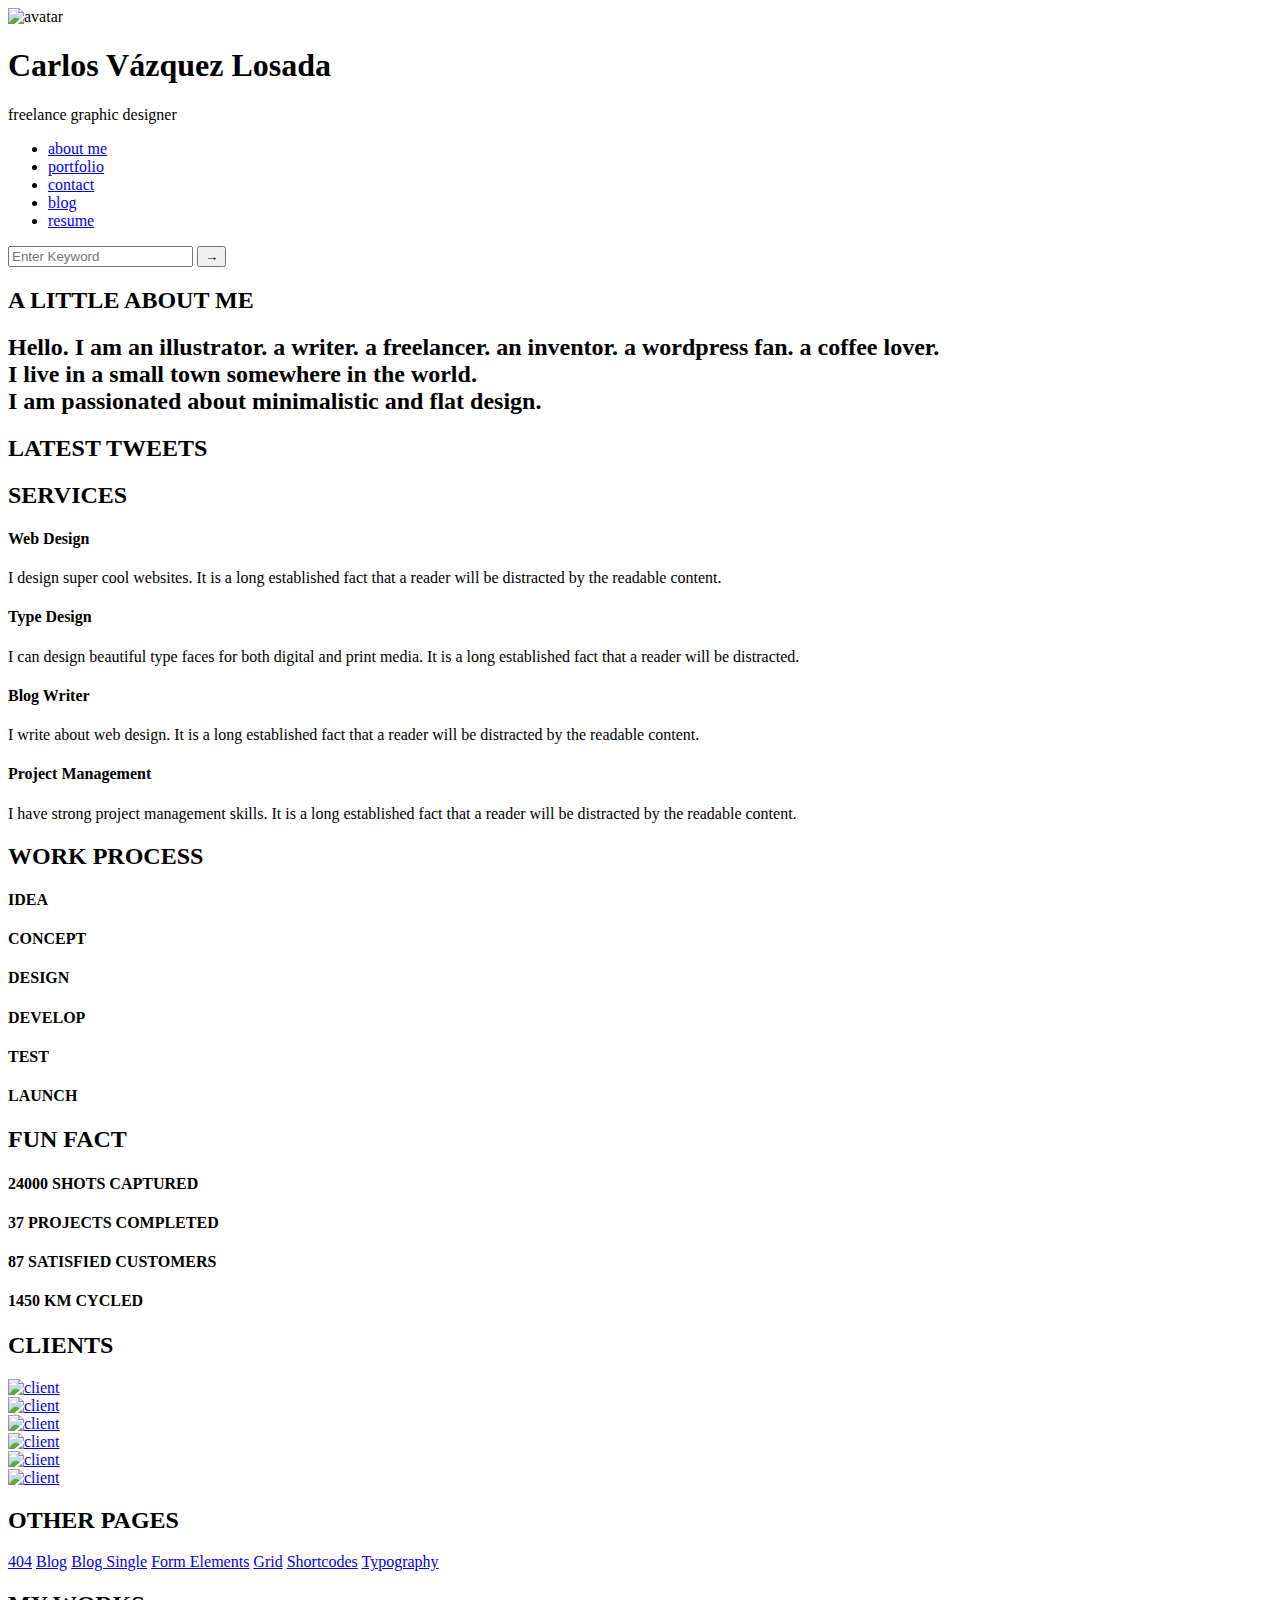
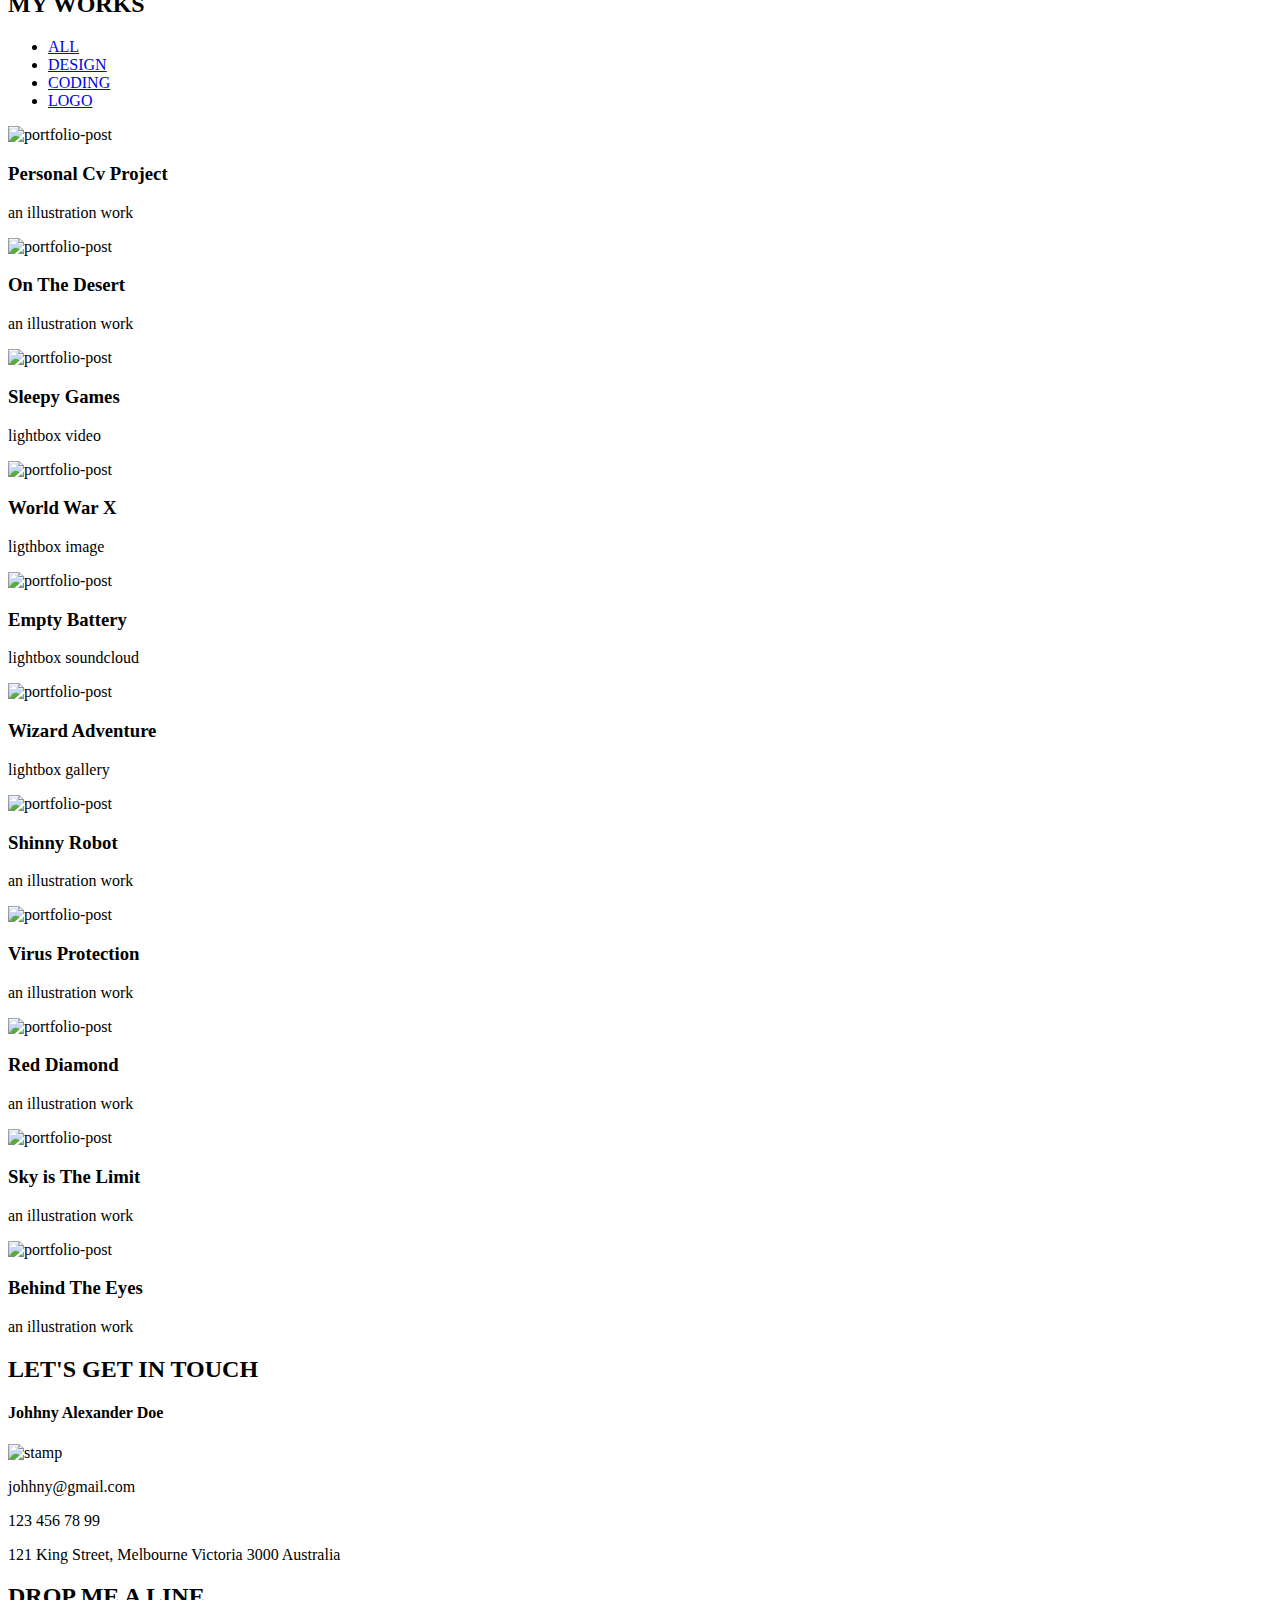
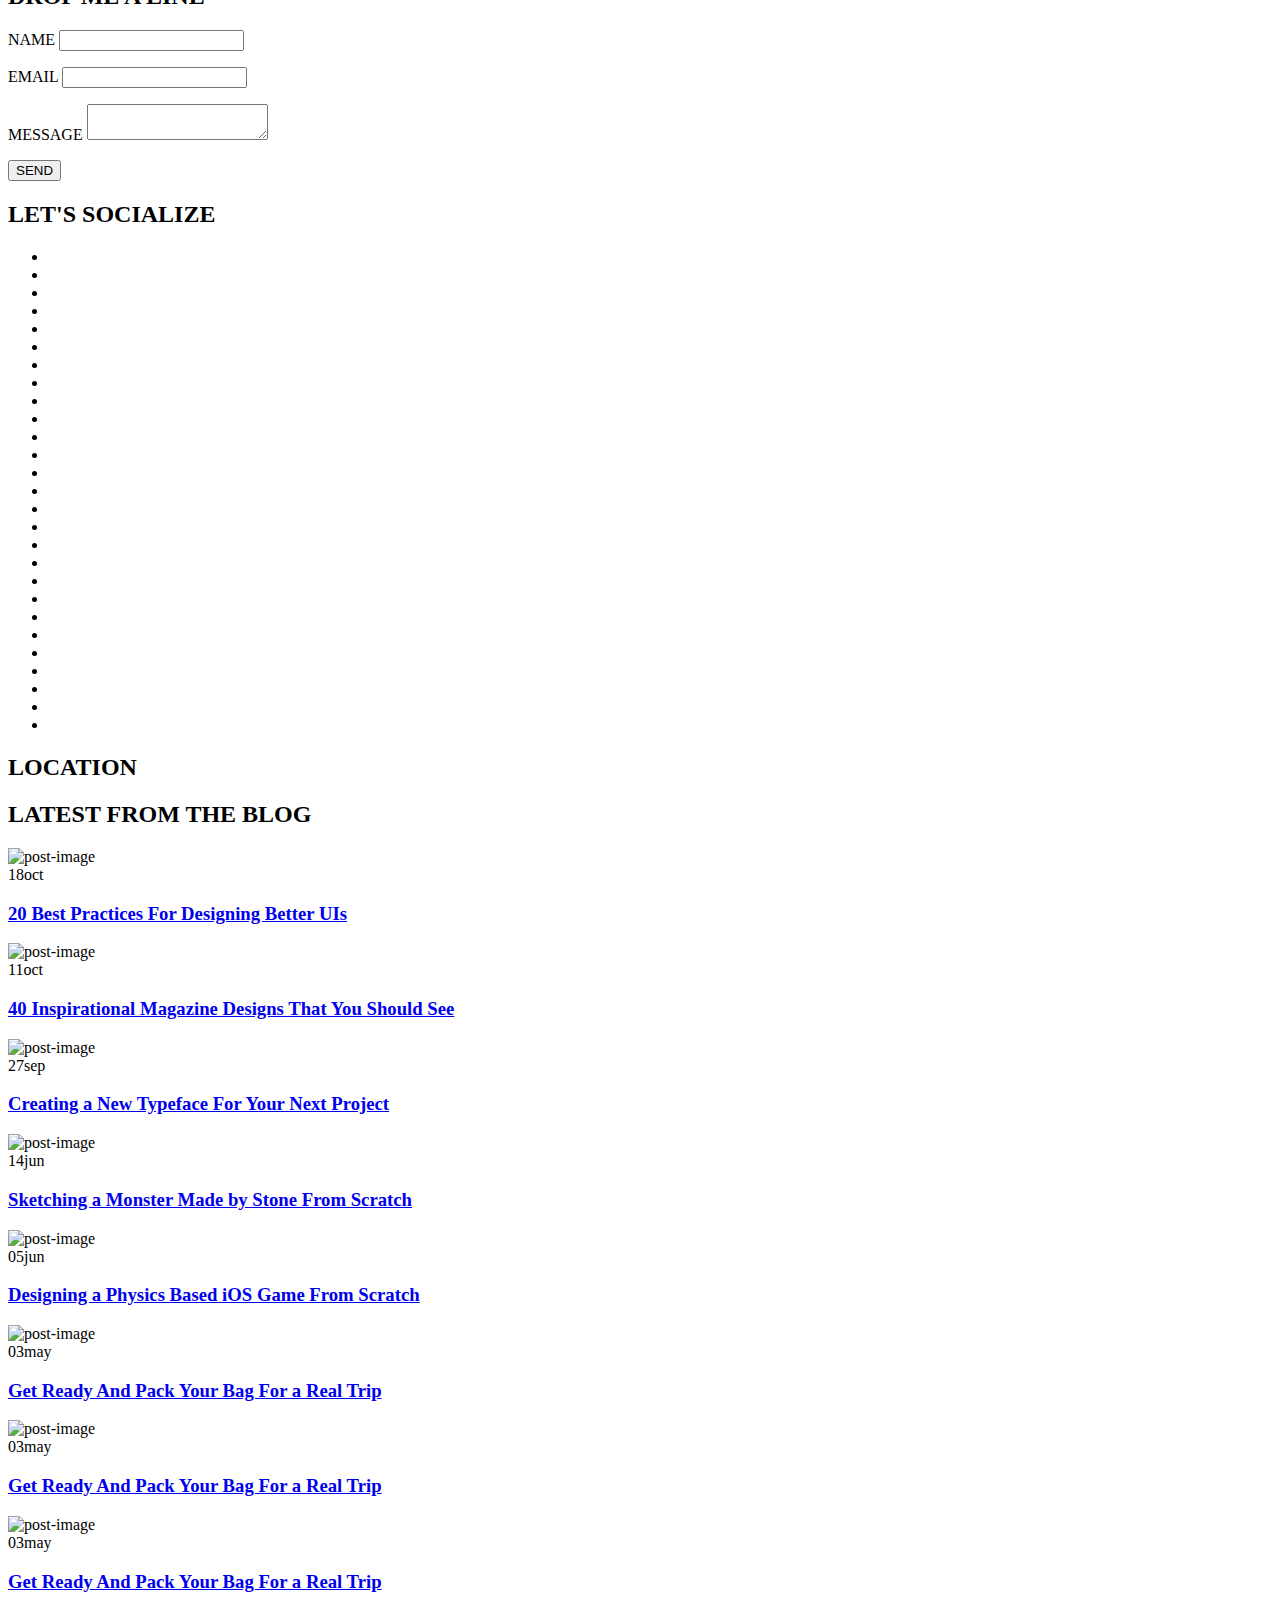
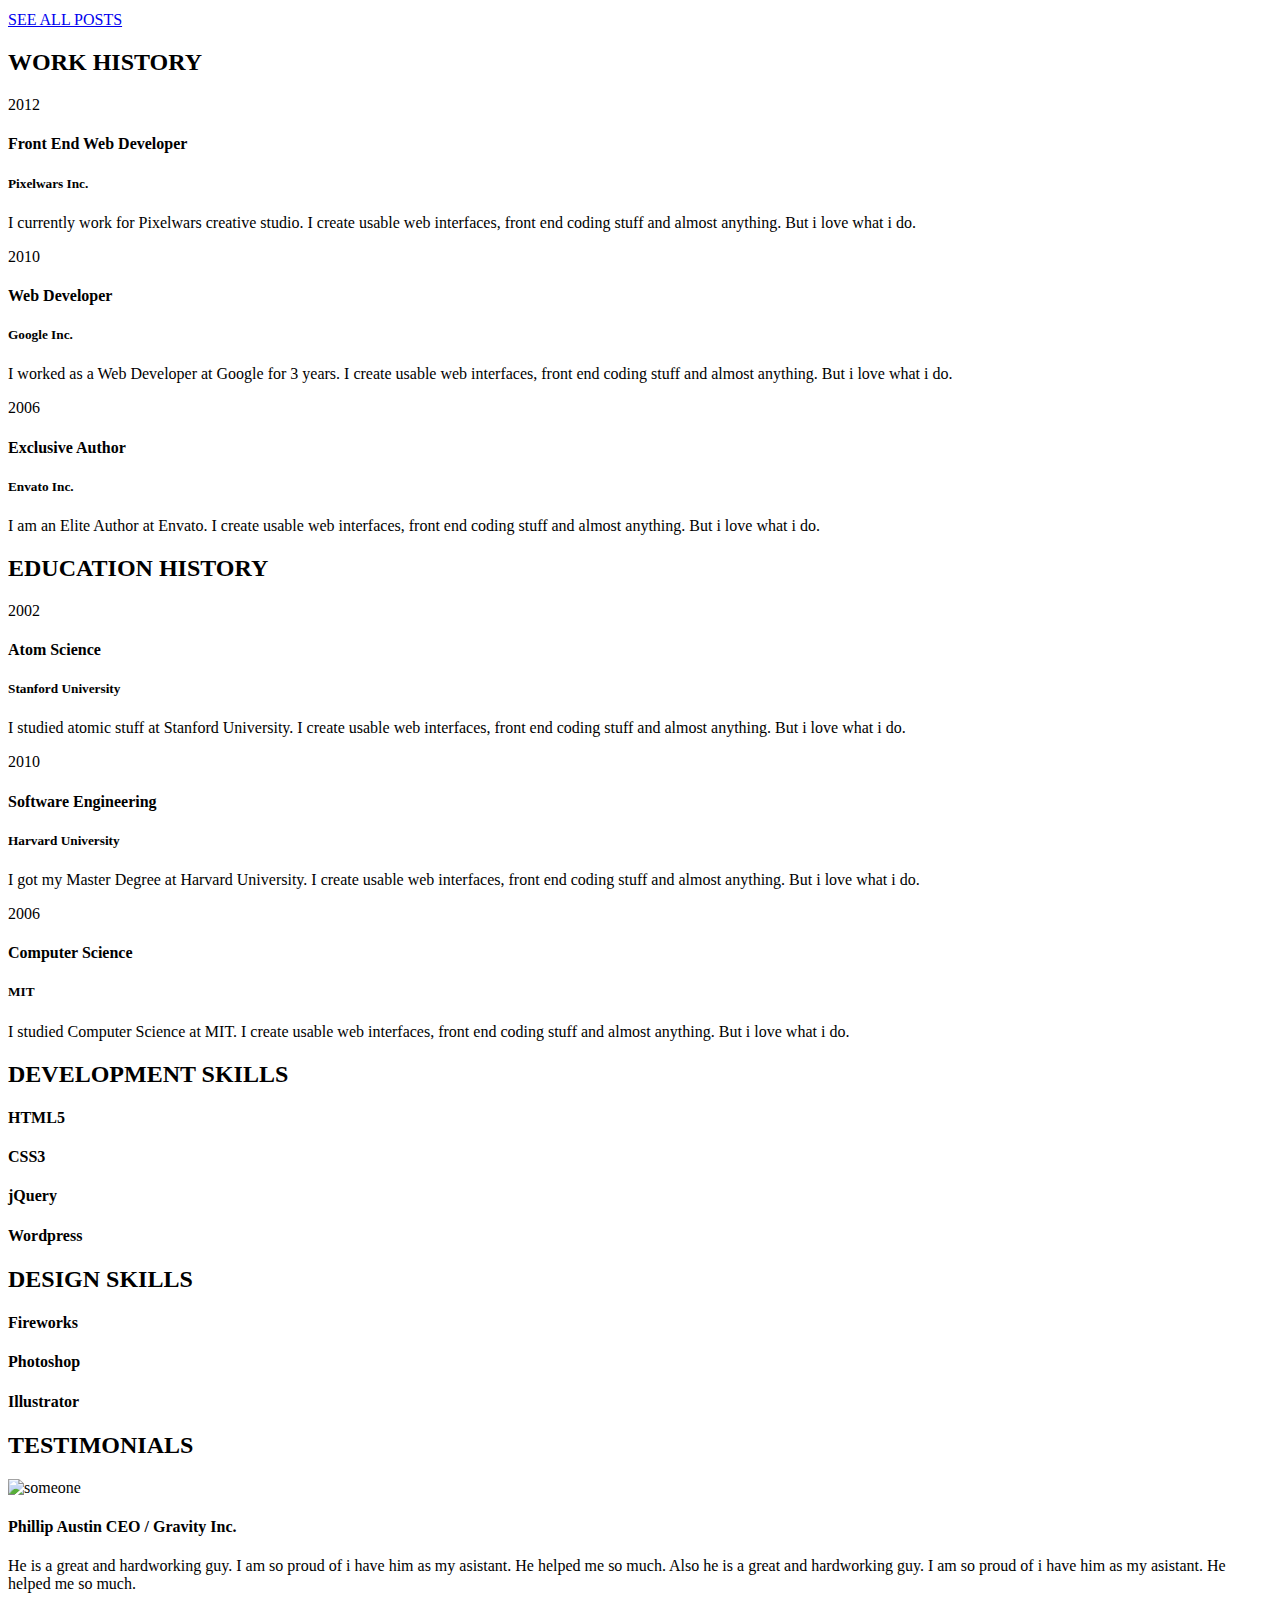
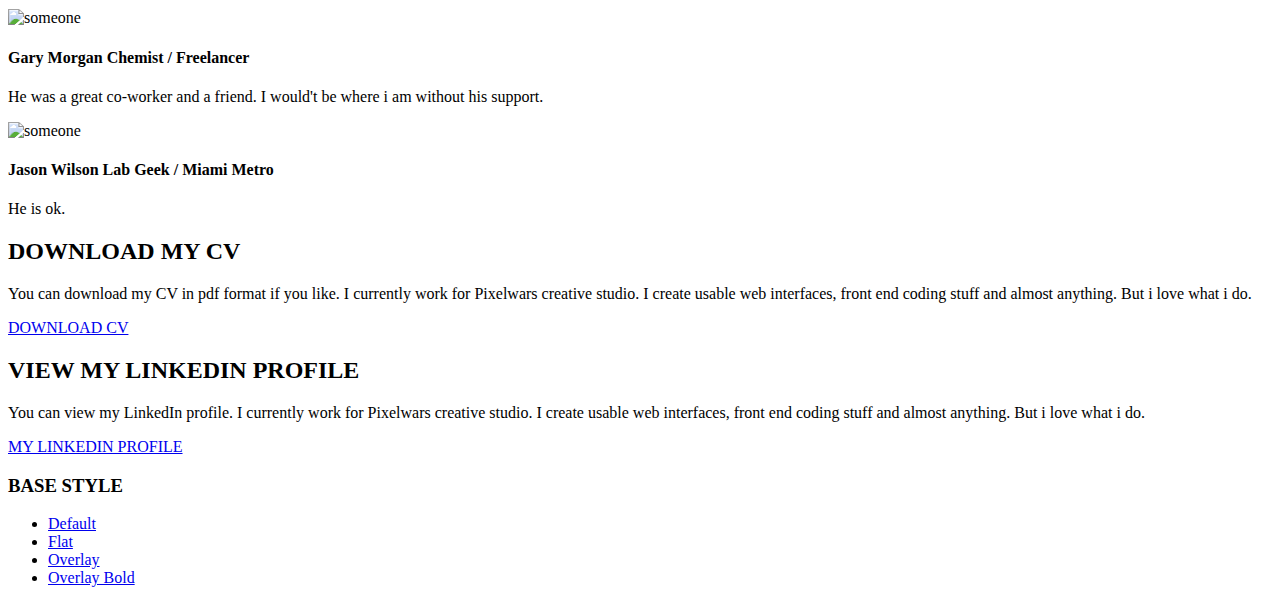
==== main template/index.html @ 18b0e94f "Updated some template values and added main template index." ====
<!DOCTYPE html>
<html lang="en" class="no-js one-page-layout" data-classic-layout="false" data-mobile-only-classic-layout="true" data-inAnimation="fadeInUp" data-outAnimation="fadeOutDownBig">
<!-- InstanceBegin template="/Templates/layout.dwt" codeOutsideHTMLIsLocked="false" -->

<head>

    <meta charset="utf-8" />
    <meta name="viewport" content="width=device-width, initial-scale=1, maximum-scale=1">
    <meta name="description" content="cvCard - Responsive HTML5 vCard Template">
    <meta name="keywords" content="vcard, html5, portfolio">
    <meta name="author" content="Pixelwars">

    <title>cvCard</title>

    <!-- FAV and TOUCH ICONS -->
    <link rel="shortcut icon" href="images/ico/favicon.ico">
    <link rel="apple-touch-icon" href="images/ico/apple-touch-icon.png" />

    <script src="js/modernizr.custom.js"></script>

    <!-- FONTS -->
    <link href='http://fonts.googleapis.com/css?family=Lato:100,300,400,700,900,100italic,300italic,400italic,700italic,900italic' rel='stylesheet' type='text/css'>
    <link href='http://fonts.googleapis.com/css?family=Oswald' rel='stylesheet' type='text/css'>
    <link href='http://fonts.googleapis.com/css?family=Tangerine:400,700' rel='stylesheet' type='text/css'>

    <!-- STYLES -->
    <link rel="stylesheet" type="text/css" media="print" href="css/print.css">
    <link rel="stylesheet" type="text/css" href="css/normalize.css">
    <link rel="stylesheet" type="text/css" href="css/bootstrap.min.css">
    <link rel="stylesheet" type="text/css" href="js/nprogress/nprogress.css">
    <link rel="stylesheet" type="text/css" href="css/animate.css">
    <link rel="stylesheet" type="text/css" href="css/fonts/font-awesome/css/font-awesome.min.css">
    <link rel="stylesheet" type="text/css" href="css/fonts/fontello/css/fontello.css">
    <link rel="stylesheet" type="text/css" href="css/jquery.fancybox-1.3.4.css">
    <link rel="stylesheet" type="text/css" href="js/google-code-prettify/prettify.css">
    <link rel="stylesheet" type="text/css" href="css/uniform.default.css">
    <link rel="stylesheet" type="text/css" href="css/flexslider.css">
    <link rel="stylesheet" type="text/css" href="js/mediaelement/mediaelementplayer.css">
    <link rel="stylesheet" type="text/css" href="css/tooltipster.css">
    <link rel="stylesheet" type="text/css" href="css/style.css">
    <link rel="stylesheet" type="text/css" href="css/main.css">

    <!--[if lte IE 9]>
            <script src="js/html5shiv.js"></script>
            <script src="js/respond.min.js"></script>
            <script src="js/selectivizr-min.js"></script>
        <![endif]-->

    <link rel="stylesheet" type="text/css" href="style-switcher/style.css">
    <link rel="stylesheet" class="base-skin" type="text/css" href="#">


    <!-- InstanceBeginEditable name="head" -->
    <!-- InstanceEndEditable -->

</head>



<body>
    <div class="container" id="container">
        <header class="header">
            <img src="images/site/avatar.png" alt="avatar">
            <h1>Carlos Vázquez Losada</h1>
            <p>freelance graphic designer</p>
            <ul class="vs-nav">
                <!-- InstanceBeginEditable name="Menu-Content" -->
                <li><a href="#/about">about me</a></li>
                <li><a href="#/portfolio">portfolio</a></li>
                <li><a href="#/contact">contact</a></li>
                <li><a href="#/blog">blog</a></li>
                <li><a href="#/resume">resume</a></li>
            </ul>
            <div class="header-search">
                <form role="search" method="get" id="search-form" action="#">
                    <input type="text" value="" name="s" id="search" placeholder="Enter Keyword">
                    <input type="submit" id="search-submit" title="Search" value="→">
                </form>
            </div>
        </header>
        <div class="wrapper">
            <!-- InstanceBeginEditable name="Page-Content" -->
            <!-- PAGE : ABOUT -->
            <section id="about" class="page">
                <div class="content">
                    <!-- row -->
                    <div class="row">
                        <!-- column 8/12 -->
                        <div class="col-md-8">
                            <h2 class="section-title"><span><i class="icon-guest"></i>A LITTLE ABOUT ME</span></h2>
                            <!-- intro -->
                            <div class="intro">
                                <h2>
                                    Hello. I am
                                    <span class="rotate-words">
                                            <span>an illustrator.</span>
                                    <span>a writer.</span>
                                    <span>a freelancer.</span>
                                    <span>an inventor.</span>
                                    <span>a wordpress fan.</span>
                                    <span>a coffee lover.</span>
                                    </span>
                                    <br> I live in a small town somewhere in the world.
                                    <br> I am passionated about <strong>minimalistic</strong> and flat design.
                                </h2>
                            </div>
                            <!-- intro -->
                        </div>
                        <!-- column 8/12 -->
                        <!-- column 4/12 -->
                        <div class="col-md-4">
                            <h2 class="section-title"><span><i class="icon-twitter"></i>LATEST TWEETS</span></h2>
                            <div id="latest-tweets" class="widget-twitter" data-twitter-name="pixelwarsdesign" data-tweet-count="1" data-include-retweets="false"></div>
                        </div>
                        <!-- column 4/12 -->
                    </div>
                    <!-- row -->
                    <h2 class="section-title"><span><i class="fa fa-magic"></i>SERVICES</span></h2>
                    <!-- SERVICES -->
                    <div class="row">
                        <div class="col-sm-6 col-md-3">
                            <!-- service -->
                            <div class="service color1">
                                <i class="fa fa-html5"></i>
                                <h4>Web Design</h4>
                                <p>I design super cool websites. It is a long established fact that a reader will be distracted by the readable content. </p>
                            </div>
                            <!-- service -->
                        </div>
                        <div class="col-sm-6 col-md-3">
                            <!-- service -->
                            <div class="service color2">
                                <i class="fa fa-font"></i>
                                <h4>Type Design</h4>
                                <p>I can design beautiful type faces for both digital and print media. It is a long established fact that a reader will be distracted. </p>
                            </div>
                            <!-- service -->
                        </div>
                        <div class="col-sm-6 col-md-3">
                            <!-- service -->
                            <div class="service color3">
                                <i class="icon-smashmag"></i>
                                <h4>Blog Writer</h4>
                                <p>I write about web design. It is a long established fact that a reader will be distracted by the readable content. </p>
                            </div>
                            <!-- service -->
                        </div>
                        <div class="col-sm-6 col-md-3">
                            <!-- service -->
                            <div class="service color4">
                                <i class="fa fa-rocket"></i>
                                <h4>Project Management</h4>
                                <p>I have strong project management skills. It is a long established fact that a reader will be distracted by the readable content. </p>
                            </div>
                            <!-- service -->
                        </div>
                    </div>
                    <!-- SERVICES -->
                    <h2 class="section-title"><span><i class="icon-layers-alt"></i>WORK PROCESS</span></h2>
                    <!-- PROCESS -->
                    <div class="row">
                        <div class="col-xs-6 col-sm-4 col-md-2">
                            <!-- process -->
                            <div class="process">
                                <div class="process-box">
                                    <i class="icon-lamp"></i>
                                    <h4>IDEA</h4>
                                </div>
                            </div>
                            <!-- process -->
                        </div>
                        <div class="col-xs-6 col-sm-4 col-md-2">
                            <!-- process -->
                            <div class="process">
                                <div class="process-box">
                                    <i class="fa fa-puzzle-piece"></i>
                                    <h4>CONCEPT</h4>
                                </div>
                            </div>
                            <!-- process -->
                        </div>
                        <div class="col-xs-6 col-sm-4 col-md-2">
                            <!-- process -->
                            <div class="process">

                                <div class="process-box">
                                    <i class="icon-brush"></i>
                                    <h4>DESIGN</h4>
                                </div>
                            </div>
                            <!-- process -->
                        </div>
                        <div class="col-xs-6 col-sm-4 col-md-2">
                            <!-- process -->
                            <div class="process">

                                <div class="process-box">
                                    <i class="fa fa-cube"></i>
                                    <h4>DEVELOP</h4>
                                </div>
                            </div>
                            <!-- process -->
                        </div>
                        <div class="col-xs-6 col-sm-4 col-md-2">
                            <!-- process -->
                            <div class="process">

                                <div class="process-box">
                                    <i class="fa fa-bug"></i>
                                    <h4>TEST</h4>
                                </div>
                            </div>
                            <!-- process -->
                        </div>
                        <div class="col-xs-6 col-sm-4 col-md-2">
                            <!-- process -->
                            <div class="process">

                                <div class="process-box">
                                    <i class="fa fa-rocket"></i>
                                    <h4>LAUNCH</h4>
                                </div>
                            </div>
                            <!-- process -->
                        </div>
                    </div>
                    <!-- PROCESS -->
                    <h2 class="section-title"><span>FUN FACT</span></h2>
                    <!-- FUN FACT -->
                    <div class="row">
                        <div class="col-sm-6 col-md-3">
                            <!-- fun-fact -->
                            <div class="fun-fact">
                                <i class="icon-instagram-1"></i>
                                <h4>24000 SHOTS CAPTURED</h4>
                            </div>
                            <!-- fun-fact -->
                        </div>
                        <div class="col-sm-6 col-md-3">
                            <!-- fun-fact -->
                            <div class="fun-fact">
                                <i class="icon-jabber"></i>
                                <h4>37 PROJECTS COMPLETED</h4>
                            </div>
                            <!-- fun-fact -->
                        </div>
                        <div class="col-sm-6 col-md-3">
                            <!-- fun-fact -->
                            <div class="fun-fact">
                                <i class="icon-child"></i>
                                <h4>87 SATISFIED CUSTOMERS</h4>
                            </div>
                            <!-- fun-fact -->
                        </div>
                        <div class="col-sm-6 col-md-3">
                            <!-- fun-fact -->
                            <div class="fun-fact">
                                <i class="icon-bicycle"></i>
                                <h4>1450 KM CYCLED</h4>
                            </div>
                            <!-- fun-fact -->
                        </div>
                    </div>
                    <!-- FUN FACT -->
                    <h2 class="section-title"><span>CLIENTS</span></h2>
                    <!-- CLIENTS -->
                    <div class="row">
                        <div class="col-xs-6 col-sm-4 col-md-2">
                            <!-- client -->
                            <div class="client">
                                <a href="#">
                                    <img src="images/clients/client-01.png" alt="client">
                                </a>
                            </div>
                            <!-- client -->
                        </div>
                        <div class="col-xs-6 col-sm-4 col-md-2">
                            <!-- client -->
                            <div class="client">
                                <a href="#">
                                    <img src="images/clients/client-02.png" alt="client">
                                </a>
                            </div>
                            <!-- client -->
                        </div>
                        <div class="col-xs-6 col-sm-4 col-md-2">
                            <!-- client -->
                            <div class="client">
                                <a href="#">
                                    <img src="images/clients/client-03.png" alt="client">
                                </a>
                            </div>
                            <!-- client -->
                        </div>
                        <div class="col-xs-6 col-sm-4 col-md-2">
                            <!-- client -->
                            <div class="client">
                                <a href="#">
                                    <img src="images/clients/client-04.png" alt="client">
                                </a>
                            </div>
                            <!-- client -->
                        </div>
                        <div class="col-xs-6 col-sm-4 col-md-2">
                            <!-- client -->
                            <div class="client">
                                <a href="#">
                                    <img src="images/clients/client-05.png" alt="client">
                                </a>
                            </div>
                            <!-- client -->
                        </div>
                        <div class="col-xs-6 col-sm-4 col-md-2">
                            <!-- client -->
                            <div class="client">
                                <a href="#">
                                    <img src="images/clients/client-06.png" alt="client">
                                </a>
                            </div>
                            <!-- client -->
                        </div>
                    </div>
                    <!-- CLIENTS -->
                    <h2 class="section-title"><span>OTHER PAGES</span></h2>
                    <p>
                        <a class="button" href="404.html">404</a>
                        <a class="button" href="blog.html">Blog</a>
                        <a class="button" href="blog-single.html">Blog Single</a>
                        <a class="button" href="form-elements.html">Form Elements</a>
                        <a class="button" href="grid.html">Grid</a>
                        <a class="button" href="shortcodes.html">Shortcodes</a>
                        <a class="button" href="typography.html">Typography</a>
                    </p>
                </div>
            </section>
            <!-- PAGE : ABOUT -->
            <!-- PAGE : PORTFOLIO -->
            <section id="portfolio" class="portfolio page">
                <div class="content">
                    <h2 class="section-title center"><span><i class="icon-leaf"></i>MY WORKS</span></h2>
                    <!--FILTERS-->
                    <ul id="filters" class="filters">
                        <li class="current"><a href="#" data-filter="*">ALL</a></li>
                        <li><a href="#" data-filter=".design">DESIGN</a></li>
                        <li><a href="#" data-filter=".coding">CODING</a></li>
                        <li><a href="#" data-filter=".logo">LOGO</a></li>
                    </ul>
                    <!--FILTERS-->
                    <!-- PORTFOLIO -->
                    <div class="portfolio-items media-grid" data-layout="masonry">
                        <!-- portfolio-item -->
                        <div class="media-cell design hentry">
                            <div class="media-box">
                                <img src="images/portfolio/01.jpg" alt="portfolio-post">
                                <div class="mask"></div>
                                <a href="portfolio-item-01.html" class="ajax"></a>
                            </div>
                            <div class="media-cell-desc">
                                <h3>Personal Cv Project</h3>
                                <p class="category">an illustration work</p>
                            </div>
                        </div>
                        <!-- portfolio-item -->
                        <!-- portfolio-item -->
                        <div class="media-cell coding hentry">
                            <div class="media-box">
                                <img src="images/portfolio/02.jpg" alt="portfolio-post">
                                <div class="mask"></div>
                                <a href="portfolio-item-02.html" class="ajax"></a>
                            </div>
                            <div class="media-cell-desc">
                                <h3>On The Desert</h3>
                                <p class="category">an illustration work</p>
                            </div>
                        </div>
                        <!-- portfolio-item -->
                        <!-- portfolio-item - lightbox video -->
                        <div class="media-cell coding video hentry">
                            <div class="media-box">
                                <img src="images/portfolio/03.jpg" alt="portfolio-post">
                                <div class="mask"></div>
                                <!-- lightbox - video -->
                                <a href="http://player.vimeo.com/video/79380715?title=0&amp;byline=0&amp;portrait=0&amp;color=009966" title="Paper by FiftyThree" data-lightbox-gallery="fancybox-item-03" class="lightbox iframe"></a>
                                <!-- lightbox - video -->
                            </div>
                            <div class="media-cell-desc">
                                <h3>Sleepy Games</h3>
                                <p class="category">lightbox video</p>
                            </div>
                        </div>
                        <!-- portfolio-item - lightbox video -->
                        <!-- portfolio-item - lightbox image -->
                        <div class="media-cell design image hentry">
                            <div class="media-box">
                                <img src="images/portfolio/04.jpg" alt="portfolio-post">
                                <div class="mask"></div>
                                <!-- lightbox - image -->
                                <a href="images/portfolio/lightbox-01.jpg" title="an illustration by Vasili Tkach" data-lightbox-gallery="fancybox-item-01" class="lightbox"></a>
                                <!-- lightbox - image -->
                            </div>
                            <div class="media-cell-desc">
                                <h3>World War X</h3>
                                <p class="category">ligthbox image</p>
                            </div>
                        </div>
                        <!-- portfolio-item - lightbox image -->
                        <!-- portfolio-item - lightbox soundcloud -->
                        <div class="media-cell coding audio hentry">
                            <div class="media-box">
                                <img src="images/portfolio/05.jpg" alt="portfolio-post">
                                <div class="mask"></div>
                                <!-- lightbox - soundcloud -->
                                <a href="https://w.soundcloud.com/player/?url=https%3A//api.soundcloud.com/tracks/129829419&amp;color=009966&amp;auto_play=false&amp;show_artwork=true" title="Soundcloud embed" data-lightbox-gallery="fancybox-item-04" class="lightbox iframe"></a>
                                <!-- lightbox - soundcloud -->
                            </div>
                            <div class="media-cell-desc">
                                <h3>Empty Battery</h3>
                                <p class="category">lightbox soundcloud</p>
                            </div>
                        </div>
                        <!-- portfolio-item - lightbox soundcloud -->
                        <!-- portfolio-item - lightbox gallery -->
                        <div class="media-cell logo image hentry">
                            <div class="media-box">
                                <img src="images/portfolio/06.jpg" alt="portfolio-post">
                                <div class="mask"></div>
                                <!-- lightbox - gallery -->
                                <a href="images/portfolio/lightbox-02.jpg" data-lightbox-gallery="fancybox-item-02" class="lightbox" title="Octopus is dangerous!"></a>
                                <a href="images/portfolio/lightbox-03.jpg" data-lightbox-gallery="fancybox-item-02" class="hidden lightbox"></a>
                                <a href="images/portfolio/lightbox-04.jpg" data-lightbox-gallery="fancybox-item-02" class="hidden lightbox" title="Dog have dreams"></a>
                                <!-- lightbox - gallery -->
                            </div>
                            <div class="media-cell-desc">
                                <h3>Wizard Adventure</h3>
                                <p class="category">lightbox gallery</p>
                            </div>
                        </div>
                        <!-- portfolio-item - lightbox gallery -->
                        <!-- portfolio-item - custom url -->
                        <div class="media-cell logo url hentry">
                            <div class="media-box">
                                <img src="images/portfolio/07.jpg" alt="portfolio-post">
                                <div class="mask"></div>
                                <a href="http://themeforest.net/user/pixelwars" target="_blank"></a>
                            </div>
                            <div class="media-cell-desc">
                                <h3>Shinny Robot</h3>
                                <p class="category">an illustration work</p>
                            </div>
                        </div>
                        <!-- portfolio-item - custom url -->
                        <!-- portfolio-item -->
                        <div class="media-cell coding hentry">
                            <div class="media-box">
                                <img src="images/portfolio/08.jpg" alt="portfolio-post">
                                <div class="mask"></div>
                                <a href="portfolio-item-03.html" class="ajax"></a>
                            </div>
                            <div class="media-cell-desc">
                                <h3>Virus Protection</h3>
                                <p class="category">an illustration work</p>
                            </div>
                        </div>
                        <!-- portfolio-item -->
                        <!-- portfolio-item -->
                        <div class="media-cell design hentry">
                            <div class="media-box">
                                <img src="images/portfolio/09.jpg" alt="portfolio-post">
                                <div class="mask"></div>
                                <a href="portfolio-item-01.html" class="ajax"></a>
                            </div>
                            <div class="media-cell-desc">
                                <h3>Red Diamond</h3>
                                <p class="category">an illustration work</p>
                            </div>
                        </div>
                        <!-- portfolio-item -->
                        <!-- portfolio-item -->
                        <div class="media-cell design hentry">
                            <div class="media-box">
                                <img src="images/portfolio/10.jpg" alt="portfolio-post">
                                <div class="mask"></div>
                                <a href="portfolio-item-02.html" class="ajax"></a>
                            </div>
                            <div class="media-cell-desc">
                                <h3>Sky is The Limit</h3>
                                <p class="category">an illustration work</p>
                            </div>
                        </div>
                        <!-- portfolio-item -->
                        <!-- portfolio-item -->
                        <div class="media-cell logo hentry x2">
                            <div class="media-box">
                                <img src="images/portfolio/11.jpg" alt="portfolio-post">
                                <div class="mask"></div>
                                <a href="portfolio-item-03.html" class="ajax"></a>
                            </div>
                            <div class="media-cell-desc">
                                <h3>Behind The Eyes</h3>
                                <p class="category">an illustration work</p>
                            </div>
                        </div>
                        <!-- portfolio-item -->
                    </div>
                    <!-- PORTFOLIO -->
                </div>
                <!-- CONTENT -->
            </section>
            <!-- PAGE : PORTFOLIO -->
            <!-- PAGE : CONTACT -->
            <section id="contact" class="page">
                <div class="content">
                    <!-- row -->
                    <div class="row">
                        <!-- column 6/12 -->
                        <div class="col-md-6">
                            <h2 class="section-title"><span><i class="icon-address-book"></i>LET'S GET IN TOUCH</span></h2>
                            <!-- LETTER -->
                            <div class="letter">
                                <h4 class="letter-title">Johhny Alexander Doe</h4>
                                <div class="stamp">
                                    <img src="images/site/stamp-image.png" alt="stamp">
                                </div>
                                <div class="letter-info">
                                    <p><i class="icon-at"></i>johhny@gmail.com</p>
                                    <p><i class="icon-phone"></i>123 456 78 99</p>
                                    <p><i class="icon-location"></i>121 King Street, Melbourne Victoria 3000 Australia</p>
                                </div>
                            </div>
                            <!-- LETTER -->
                            <h2 class="section-title"><span><i class="icon-paper-plane"></i>DROP ME A LINE</span></h2>
                            <!-- .contact-form -->
                            <div class="contact-form">
                                <form id="contact-form" action="send-mail.php" method="post">
                                    <!-- enter mail subject here -->
                                    <input type="hidden" name="subject" id="subject" value="You have a new message from cvCard!">
                                    <p>
                                        <label for="name">NAME</label>
                                        <input type="text" name="name" id="name" class="required">
                                    </p>
                                    <p>
                                        <label for="email">EMAIL</label>
                                        <input type="text" name="email" id="email" class="required email">
                                    </p>
                                    <p>
                                        <label for="message">MESSAGE</label>
                                        <textarea name="message" id="message" class="required"></textarea>
                                    </p>
                                    <p>
                                        <input type="submit" class="submit button primary" value="SEND">
                                    </p>
                                </form>
                            </div>
                            <!-- .contact-form -->
                        </div>
                        <!-- column 6/12 -->
                        <!-- column 6/12 -->
                        <div class="col-md-6">
                            <h2 class="section-title"><span><i class="icon-chat"></i>LET'S SOCIALIZE</span></h2>
                            <!-- SOCIAL -->
                            <ul class="social">
                                <li>
                                    <a class="facebook" href="#"></a>
                                </li>
                                <li>
                                    <a class="twitter" href="#"></a>
                                </li>
                                <li>
                                    <a class="linkedin" href="#"></a>
                                </li>
                                <li>
                                    <a class="google-plus" href="#"></a>
                                </li>
                                <li>
                                    <a class="pinterest" href="#"></a>
                                </li>
                                <li>
                                    <a class="github" href="#"></a>
                                </li>
                                <li>
                                    <a class="behance" href="#"></a>
                                </li>
                                <li>
                                    <a class="dribbble" href="#"></a>
                                </li>
                                <li>
                                    <a class="instagram" href="#"></a>
                                </li>
                                <li>
                                    <a class="lastfm" href="#"></a>
                                </li>
                                <li>
                                    <a class="rss" href="#"></a>
                                </li>
                                <li>
                                    <a class="vimeo" href="#"></a>
                                </li>
                                <li>
                                    <a class="forrst" href="#"></a>
                                </li>
                                <li>
                                    <a class="skype" href="#"></a>
                                </li>
                                <li>
                                    <a class="picasa" href="#"></a>
                                </li>
                                <li>
                                    <a class="youtube" href="#"></a>
                                </li>
                                <li>
                                    <a class="flickr" href="#"></a>
                                </li>
                                <li>
                                    <a class="tumblr" href="#"></a>
                                </li>
                                <li>
                                    <a class="blogger" href="#"></a>
                                </li>
                                <li>
                                    <a class="delicious" href="#"></a>
                                </li>
                                <li>
                                    <a class="digg" href="#"></a>
                                </li>
                                <li>
                                    <a class="friendfeed" href="#"></a>
                                </li>
                                <li>
                                    <a class="wordpress" href="#"></a>
                                </li>
                                <li>
                                    <a class="stack-overflow" href="#"></a>
                                </li>
                                <li>
                                    <a class="foursquare" href="#"></a>
                                </li>
                                <li>
                                    <a class="xing" href="#"></a>
                                </li>
                                <li>
                                    <a class="weibo" href="#"></a>
                                </li>
                                <!--<li><a class="deviantart" href="#"></a></li>
                                    <li><a class="soundcloud" href="#"></a></li>
                                    <li><a class="fivehundredpx" href="#"></a></li>
                                    <li><a class="slideshare" href="#"></a></li>-->
                            </ul>
                            <!-- SOCIAL -->
                            <h2 class="section-title"><span><i class="icon-location"></i>LOCATION</span></h2>
                            <!-- GOOGLE MAP -->
                            <div class="map">
                                <div data-latitude="-25.363882" data-longitude="131.044922" data-zoom="4" id="map-canvas" class="map-canvas"></div>
                            </div>
                            <!-- GOOGLE MAP -->
                        </div>
                        <!-- column 6/12 -->
                        <!-- column 6/12 -->
                    </div>
                    <!-- row -->
                </div>
            </section>
            <!-- PAGE : CONTACT -->
            <!-- PAGE : BLOG -->
            <section id="blog" class="page">
                <div class="content">
                    <h2 class="section-title center"><span><i class="icon-book-open"></i>LATEST FROM THE BLOG</span></h2>
                    <!-- LATEST POSTS -->
                    <div class="latest-posts media-grid" data-layout="fitRows">
                        <!-- post -->
                        <article class="hentry media-cell">
                            <div class="media-box">
                                <img src="images/blog/blog-01.png" alt="post-image">
                                <div class="mask"></div>
                                <a href="blog-single.html"></a>
                            </div>
                            <header class="media-cell-desc">
                                <span title="2013" class="date"><span class="day">18</span>oct</span>
                                <h3><a href="blog-single.html">20 Best Practices For Designing Better UIs</a></h3>
                            </header>
                        </article>
                        <!-- post -->
                        <!-- post -->
                        <article class="hentry media-cell">
                            <div class="media-box">
                                <img src="images/blog/blog-07.png" alt="post-image">
                                <div class="mask"></div>
                                <a href="blog-single.html"></a>
                            </div>
                            <header class="media-cell-desc">
                                <span title="2013" class="date"><span class="day">11</span>oct</span>
                                <h3><a href="blog-single.html">40 Inspirational Magazine Designs That You Should See</a></h3>
                            </header>
                        </article>
                        <!-- post -->
                        <!-- post -->
                        <article class="hentry media-cell">
                            <div class="media-box">
                                <img src="images/blog/blog-03.png" alt="post-image">
                                <div class="mask"></div>
                                <a href="blog-single.html"></a>
                            </div>
                            <header class="media-cell-desc">
                                <span title="2013" class="date"><span class="day">27</span>sep</span>
                                <h3><a href="blog-single.html">Creating a New Typeface For Your Next Project</a></h3>
                            </header>
                        </article>
                        <!-- post -->
                        <!-- post -->
                        <article class="hentry media-cell">
                            <div class="media-box">
                                <img src="images/blog/blog-04.png" alt="post-image">
                                <div class="mask"></div>
                                <a href="blog-single.html"></a>
                            </div>
                            <header class="media-cell-desc">
                                <span title="2013" class="date"><span class="day">14</span>jun</span>
                                <h3><a href="blog-single.html">Sketching a Monster Made by Stone From Scratch</a></h3>
                            </header>
                        </article>
                        <!-- post -->
                        <!-- post -->
                        <article class="hentry media-cell">
                            <div class="media-box">
                                <img src="images/blog/blog-05.png" alt="post-image">
                                <div class="mask"></div>
                                <a href="blog-single.html"></a>
                            </div>
                            <header class="media-cell-desc">
                                <span title="2013" class="date"><span class="day">05</span>jun</span>
                                <h3><a href="blog-single.html">Designing a Physics Based iOS Game From Scratch</a></h3>
                            </header>
                        </article>
                        <!-- post -->
                        <!-- post -->
                        <article class="hentry media-cell">
                            <div class="media-box">
                                <img src="images/blog/blog-06.png" alt="post-image">
                                <div class="mask"></div>
                                <a href="blog-single.html"></a>
                            </div>
                            <header class="media-cell-desc">
                                <span title="2013" class="date"><span class="day">03</span>may</span>
                                <h3><a href="blog-single.html">Get Ready And Pack Your Bag For a Real Trip</a></h3>
                            </header>
                        </article>
                        <!-- post -->
                        <!-- post -->
                        <article class="hentry media-cell">
                            <div class="media-box">
                                <img src="images/blog/blog-02.png" alt="post-image">
                                <div class="mask"></div>
                                <a href="blog-single.html"></a>
                            </div>
                            <header class="media-cell-desc">
                                <span title="2013" class="date"><span class="day">03</span>may</span>
                                <h3><a href="blog-single.html">Get Ready And Pack Your Bag For a Real Trip</a></h3>
                            </header>
                        </article>
                        <!-- post -->
                        <!-- post -->
                        <article class="hentry media-cell">
                            <div class="media-box">
                                <img src="images/blog/blog-08.png" alt="post-image">
                                <div class="mask"></div>
                                <a href="blog-single.html"></a>
                            </div>
                            <header class="media-cell-desc">
                                <span title="2013" class="date"><span class="day">03</span>may</span>
                                <h3><a href="blog-single.html">Get Ready And Pack Your Bag For a Real Trip</a></h3>
                            </header>
                        </article>
                        <!-- post -->
                    </div>
                    <!-- LATEST POSTS -->
                    <p class="launch"><a class="button primary" href="blog.html">SEE ALL POSTS</a></p>
                </div>
            </section>
            <!-- PAGE : BLOG -->
            <!-- PAGE : RESUME -->
            <section id="resume" class="page">
                <div class="content">
                    <!-- CONTENT -->
                    <!-- row -->
                    <div class="row">
                        <!-- col 6/12 -->
                        <div class="col-md-6">
                            <!-- timeline -->
                            <div class="timeline">
                                <h2><i class="fa fa-flask"></i>WORK HISTORY</h2>
                                <div class="event current">
                                    <span class="date">2012</span>
                                    <h4>Front End Web Developer</h4>
                                    <h5>Pixelwars Inc.</h5>
                                    <p>I currently work for Pixelwars creative studio. I create usable web interfaces, front end coding stuff and almost anything. But i love what i do.</p>
                                </div>
                                <div class="event">
                                    <span class="date">2010</span>
                                    <h4>Web Developer</h4>
                                    <h5>Google Inc.</h5>
                                    <p>I worked as a Web Developer at Google for 3 years. I create usable web interfaces, front end coding stuff and almost anything. But i love what i do.</p>
                                </div>
                                <div class="event">
                                    <span class="date">2006</span>
                                    <h4>Exclusive Author</h4>
                                    <h5>Envato Inc.</h5>
                                    <p>I am an Elite Author at Envato. I create usable web interfaces, front end coding stuff and almost anything. But i love what i do.</p>
                                </div>
                            </div>
                            <!-- timeline -->
                            <!-- timeline -->
                            <div class="timeline">
                                <h2><i class="icon-college"></i>EDUCATION HISTORY</h2>
                                <div class="event">
                                    <span class="date">2002</span>
                                    <h4>Atom Science</h4>
                                    <h5>Stanford University</h5>
                                    <p>I studied atomic stuff at Stanford University. I create usable web interfaces, front end coding stuff and almost anything. But i love what i do.</p>
                                </div>
                                <div class="event">
                                    <span class="date">2010</span>
                                    <h4>Software Engineering</h4>
                                    <h5>Harvard University</h5>
                                    <p>I got my Master Degree at Harvard University. I create usable web interfaces, front end coding stuff and almost anything. But i love what i do.</p>
                                </div>
                                <div class="event">
                                    <span class="date">2006</span>
                                    <h4>Computer Science</h4>
                                    <h5>MIT</h5>
                                    <p>I studied Computer Science at MIT. I create usable web interfaces, front end coding stuff and almost anything. But i love what i do.</p>
                                </div>
                            </div>
                            <!-- timeline -->
                        </div>
                        <!-- col 6/12 -->
                        <!-- col 6/12 -->
                        <div class="col-md-6">
                            <h2 class="section-title"><span><i class="icon-cog-1"></i>DEVELOPMENT SKILLS</span></h2>
                            <!-- DEV SKILLS -->
                            <div class="skillset">
                                <!-- .skill-unit -->
                                <div class="skill-unit">
                                    <h4>HTML5</h4>
                                    <div class="bar" data-percent="100">
                                        <div class="progress"></div>
                                    </div>
                                </div>
                                <!-- .skill-unit -->
                                <!-- .skill-unit -->
                                <div class="skill-unit">
                                    <h4>CSS3</h4>
                                    <div class="bar" data-percent="50">
                                        <div class="progress"></div>
                                    </div>
                                </div>
                                <!-- .skill-unit -->
                                <!-- .skill-unit -->
                                <div class="skill-unit">
                                    <h4>jQuery</h4>
                                    <div class="bar" data-percent="70">
                                        <div class="progress"></div>
                                    </div>
                                </div>
                                <!-- .skill-unit -->
                                <!-- .skill-unit -->
                                <div class="skill-unit">
                                    <h4>Wordpress</h4>
                                    <div class="bar" data-percent="100">
                                        <div class="progress"></div>
                                    </div>
                                </div>
                                <!-- .skill-unit -->
                            </div>
                            <!-- DEV SKILLS -->
                            <h2 class="section-title"><span><i class="icon-brush"></i>DESIGN SKILLS</span></h2>
                            <!-- DESIGN SKILLS -->
                            <div class="skillset">
                                <!-- .skill-unit -->
                                <div class="skill-unit">
                                    <h4>Fireworks</h4>
                                    <div class="bar" data-percent="90">
                                        <div class="progress"></div>
                                    </div>
                                </div>
                                <!-- .skill-unit -->
                                <!-- .skill-unit -->
                                <div class="skill-unit">
                                    <h4>Photoshop</h4>
                                    <div class="bar" data-percent="60">
                                        <div class="progress"></div>
                                    </div>
                                </div>
                                <!-- .skill-unit -->
                                <!-- .skill-unit -->
                                <div class="skill-unit">
                                    <h4>Illustrator</h4>
                                    <div class="bar" data-percent="40">
                                        <div class="progress"></div>
                                    </div>
                                </div>
                                <!-- .skill-unit -->
                            </div>
                            <!-- DESIGN SKILLS -->
                            <h2 class="section-title"><span><i class="icon-comment"></i>TESTIMONIALS</span></h2>
                            <!-- testo-group -->
                            <div class="testo-group">
                                <!-- Testimonial -->
                                <div class="testo">
                                    <img src="images/site/testo-01.jpg" alt="someone">
                                    <h4>Phillip Austin <span>CEO / Gravity Inc.</span></h4>
                                    <p>He is a great and hardworking guy. I am so proud of i have him as my asistant. He helped me so much. Also he is a great and hardworking guy. I am so proud of i have him as my asistant. He helped me so much.</p>
                                </div>
                                <!-- Testimonial -->
                                <!-- Testimonial -->
                                <div class="testo">
                                    <img src="images/site/testo-02.jpg" alt="someone">
                                    <h4>Gary Morgan <span>Chemist / Freelancer</span></h4>
                                    <p>He was a great co-worker and a friend. I would't be where i am without his support.</p>
                                </div>
                                <!-- Testimonial -->
                                <!-- Testimonial -->
                                <div class="testo">
                                    <img src="images/site/testo-03.jpg" alt="someone">
                                    <h4>Jason Wilson <span>Lab Geek / Miami Metro</span></h4>
                                    <p>He is ok.</p>
                                </div>
                                <!-- Testimonial -->
                            </div>
                            <!-- testo-group -->
                            <h2 class="section-title"><span><i class="icon-doc-alt"></i>DOWNLOAD MY CV</span></h2>
                            <p>You can download my CV in pdf format if you like. I currently work for Pixelwars creative studio. I create usable web interfaces, front end coding stuff and almost anything. But i love what i do.</p>
                            <!-- DOWNLOAD BUTTON -->
                            <div class="download-button">
                                <a href="#" class="button primary">DOWNLOAD CV</a>
                            </div>
                            <!-- DOWNLOAD BUTTON -->
                            <h2 class="section-title"><span><i class="icon-linkedin"></i>VIEW MY LINKEDIN PROFILE</span></h2>
                            <p>You can view my LinkedIn profile. I currently work for Pixelwars creative studio. I create usable web interfaces, front end coding stuff and almost anything. But i love what i do.</p>
                            <!-- DOWNLOAD BUTTON -->
                            <div class="download-button">
                                <a href="#" class="button primary">MY LINKEDIN PROFILE</a>
                            </div>
                            <!-- DOWNLOAD BUTTON -->
                        </div>
                        <!-- col 6/12 -->
                    </div>
                    <!-- row -->
                </div>
                <!-- CONTENT -->
            </section>
            <!-- PAGE : RESUME -->
            <!-- InstanceEndEditable -->
        </div>
        <!-- WRAPPER -->
    </div>
    <!-- CONTAINER -->
    <!-- InstanceBeginEditable name="Body-End-Content" -->
    <!-- PORTFOLIO SINGLE AJAX CONTENT CONTAINER -->
    <div class="p-overlay"></div>
    <div class="p-overlay"></div>
    <!-- ALERT : used for contact form mail delivery alert -->
    <div class="site-alert animated"></div>
    <!-- InstanceEndEditable -->
    <!-- SCRIPTS -->
    <script src="js/jquery-1.10.2.min.js"></script>
    <script src="js/jquery-migrate-1.2.1.min.js"></script>
    <script src="js/jquery.address-1.5.min.js"></script>
    <script src="js/triple.layout.js"></script>
    <script src="js/smoothscroll.js"></script>
    <script src="js/nprogress/nprogress.js"></script>
    <script src="js/fastclick.js"></script>
    <script src="js/jquery.imagesloaded.min.js"></script>
    <script src="js/jquery.isotope.min.js"></script>
    <script src="js/jquery.flexslider-min.js"></script>
    <script src="js/jquery.fitvids.js"></script>
    <script src="js/jquery.validate.min.js"></script>
    <script src="js/jquery.uniform.min.js"></script>
    <script src="js/jquery.fancybox-1.3.4.pack.js"></script>
    <script src="js/jquery.tooltipster.min.js"></script>
    <script src="js/google-code-prettify/prettify.js"></script>
    <script src="js/twitterFetcher_v10_min.js"></script>
    <script src="js/mediaelement/mediaelement-and-player.min.js"></script>
    <script src="js/send-mail.js"></script>
    <script src="js/classie.js"></script>
    <script src="https://maps.googleapis.com/maps/api/js?v=3.exp&amp;sensor=false"></script>
    <script src="js/main.js"></script>
    <!--************************** STYLE SWITCHER -->
    <script src="style-switcher/jquery.cookie.js"></script>
    <script src="style-switcher/style.switcher.js"></script>
    <div id="skin-select">
        <a id="toggle"></a>
        <div class="skin-part" data-linkClass="base-skin">
            <h3>BASE STYLE</h3>
            <ul>
                <li><a href="#" class="active">Default</a></li>
                <li><a href="css/skins/flat.css">Flat</a></li>
                <li><a href="css/skins/overlay.css">Overlay</a></li>
                <li><a href="css/skins/overlay-bold.css">Overlay Bold</a></li>
            </ul>
        </div>
    </div>
    <!--************************** STYLE SWITCHER -->
</body>
<!-- InstanceEnd -->
</html>
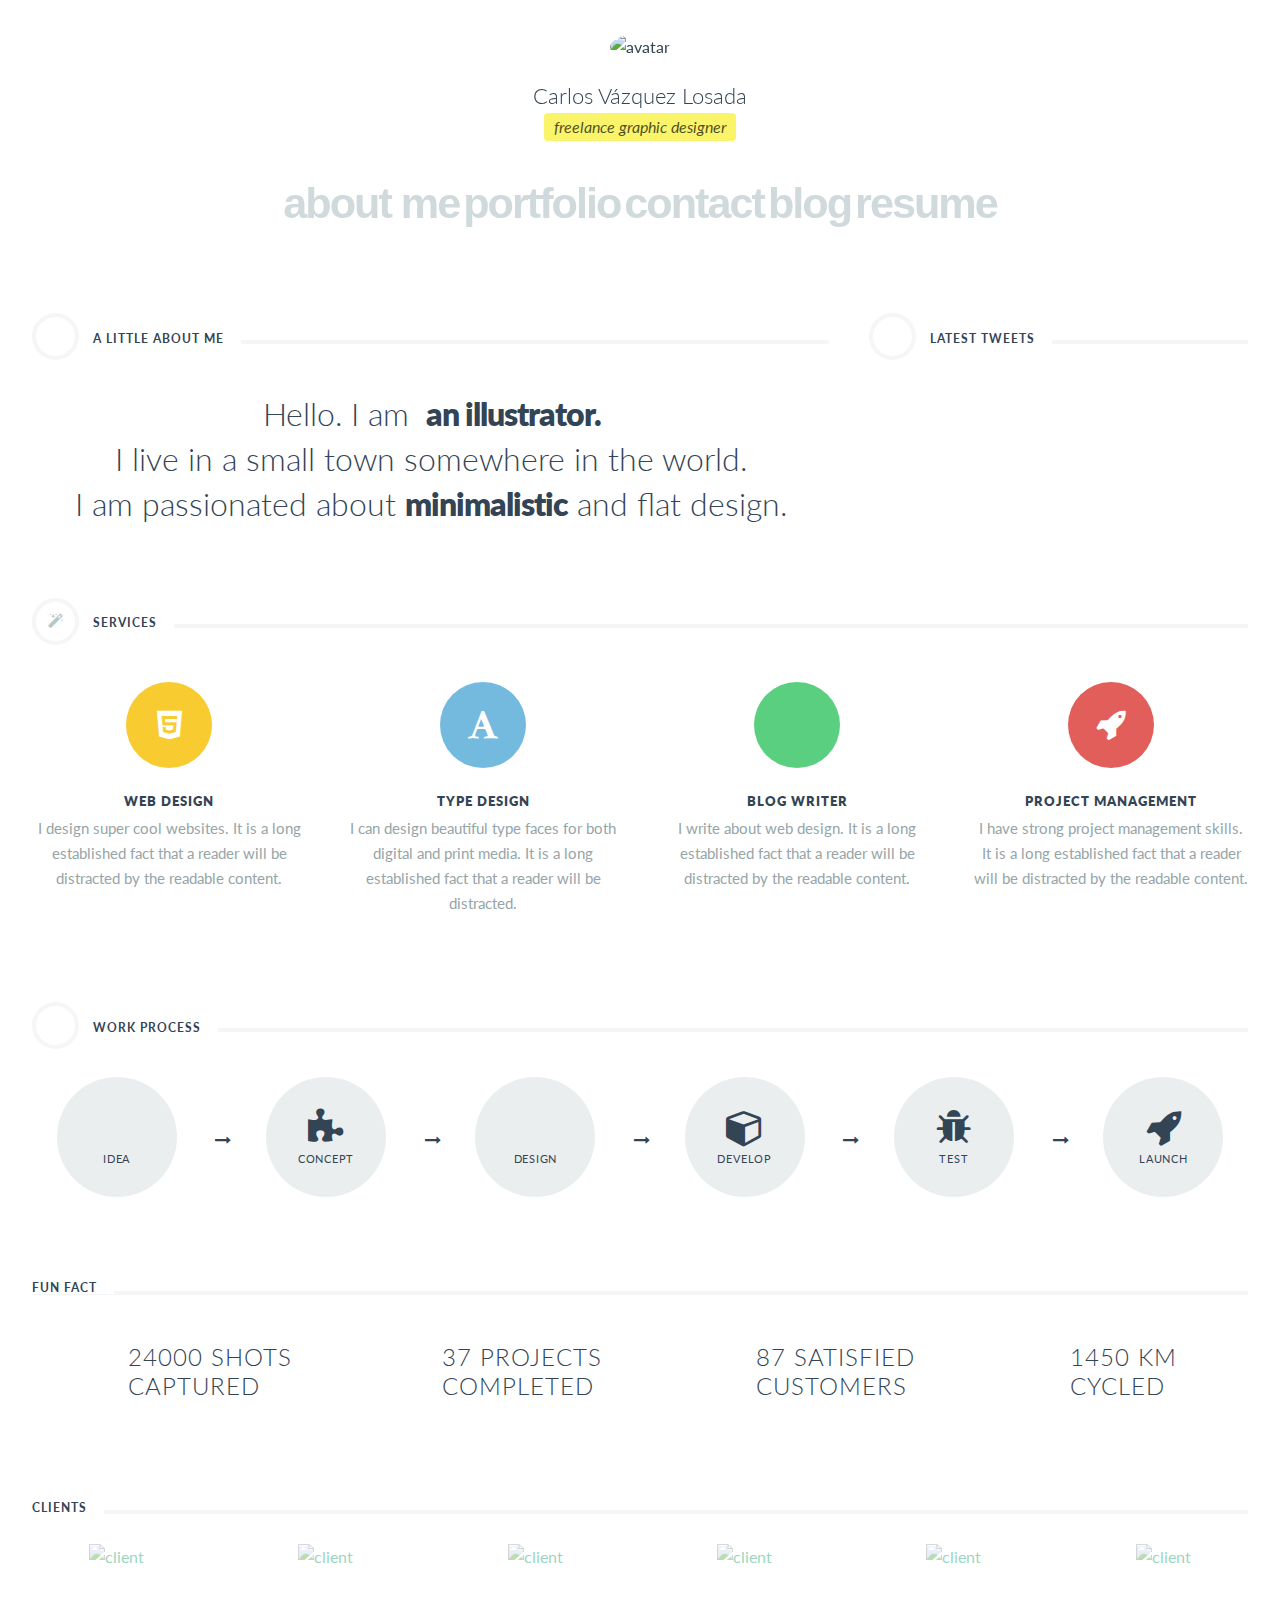
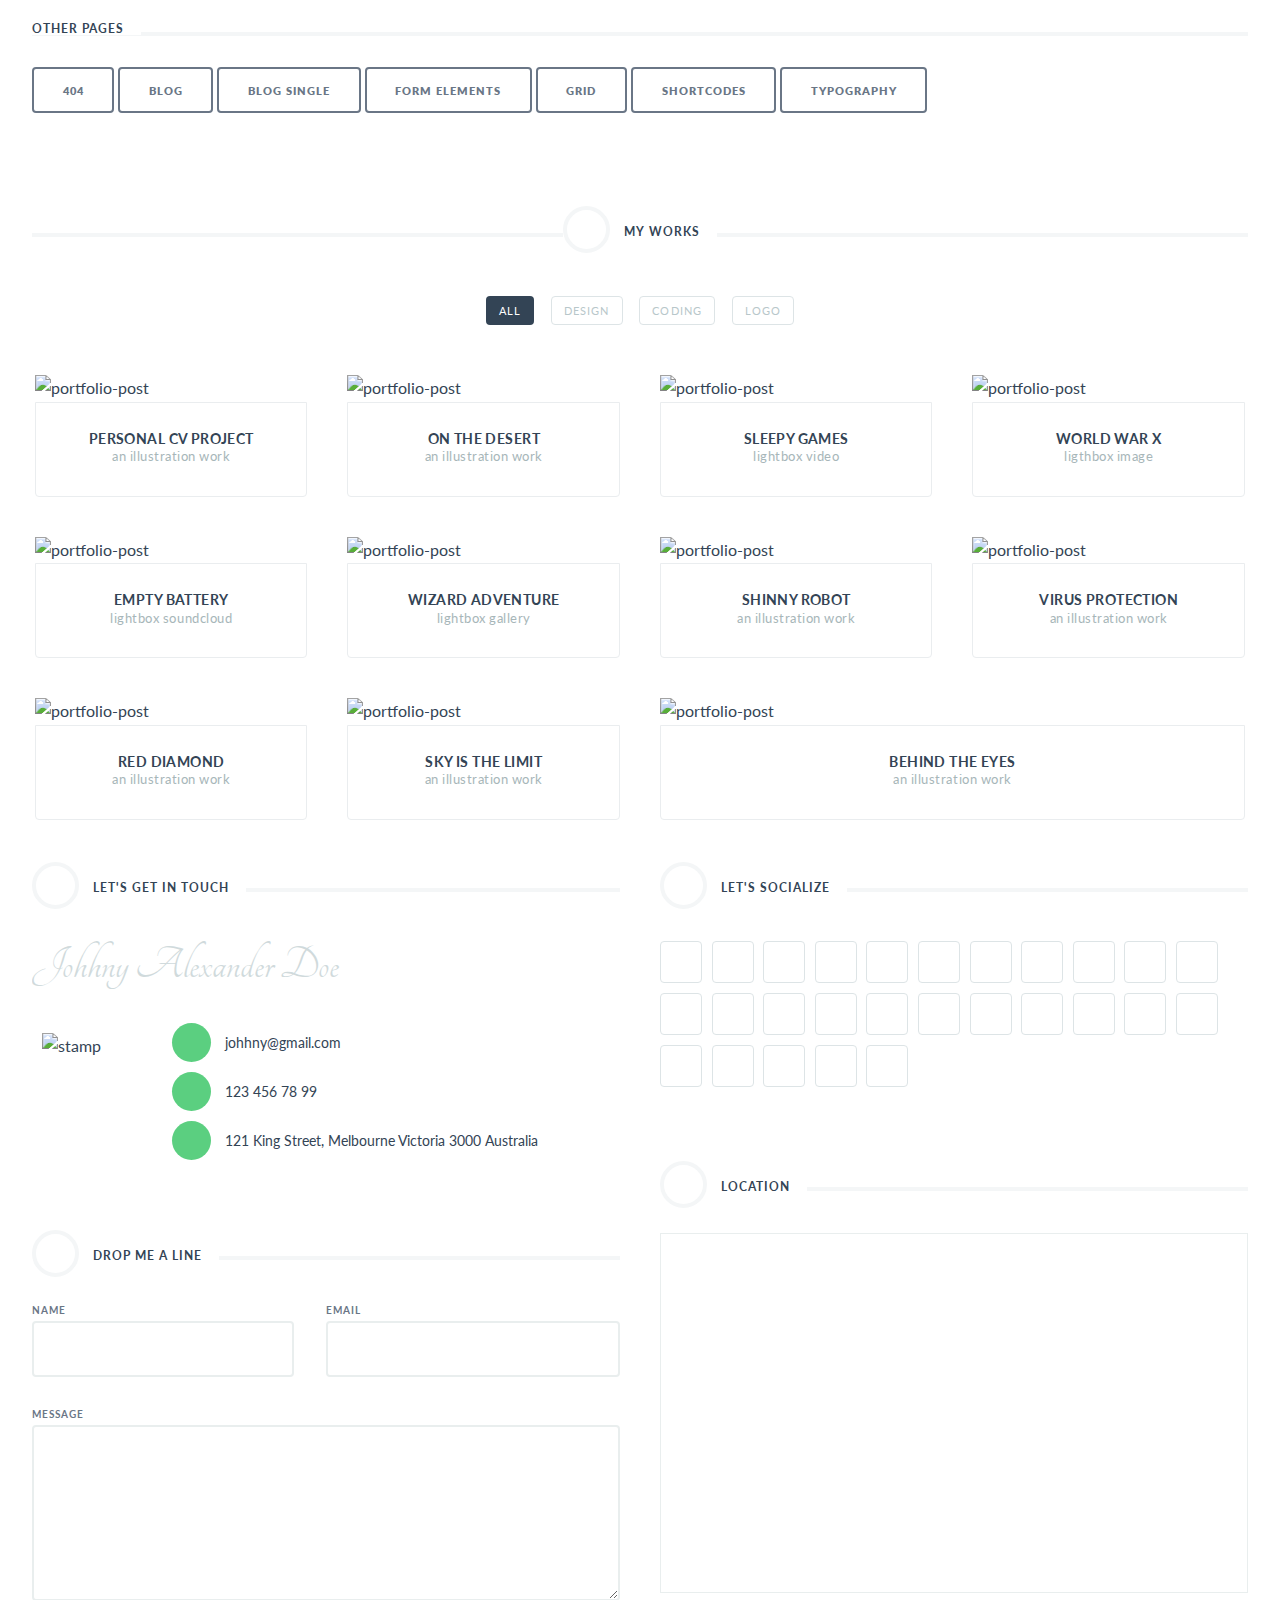
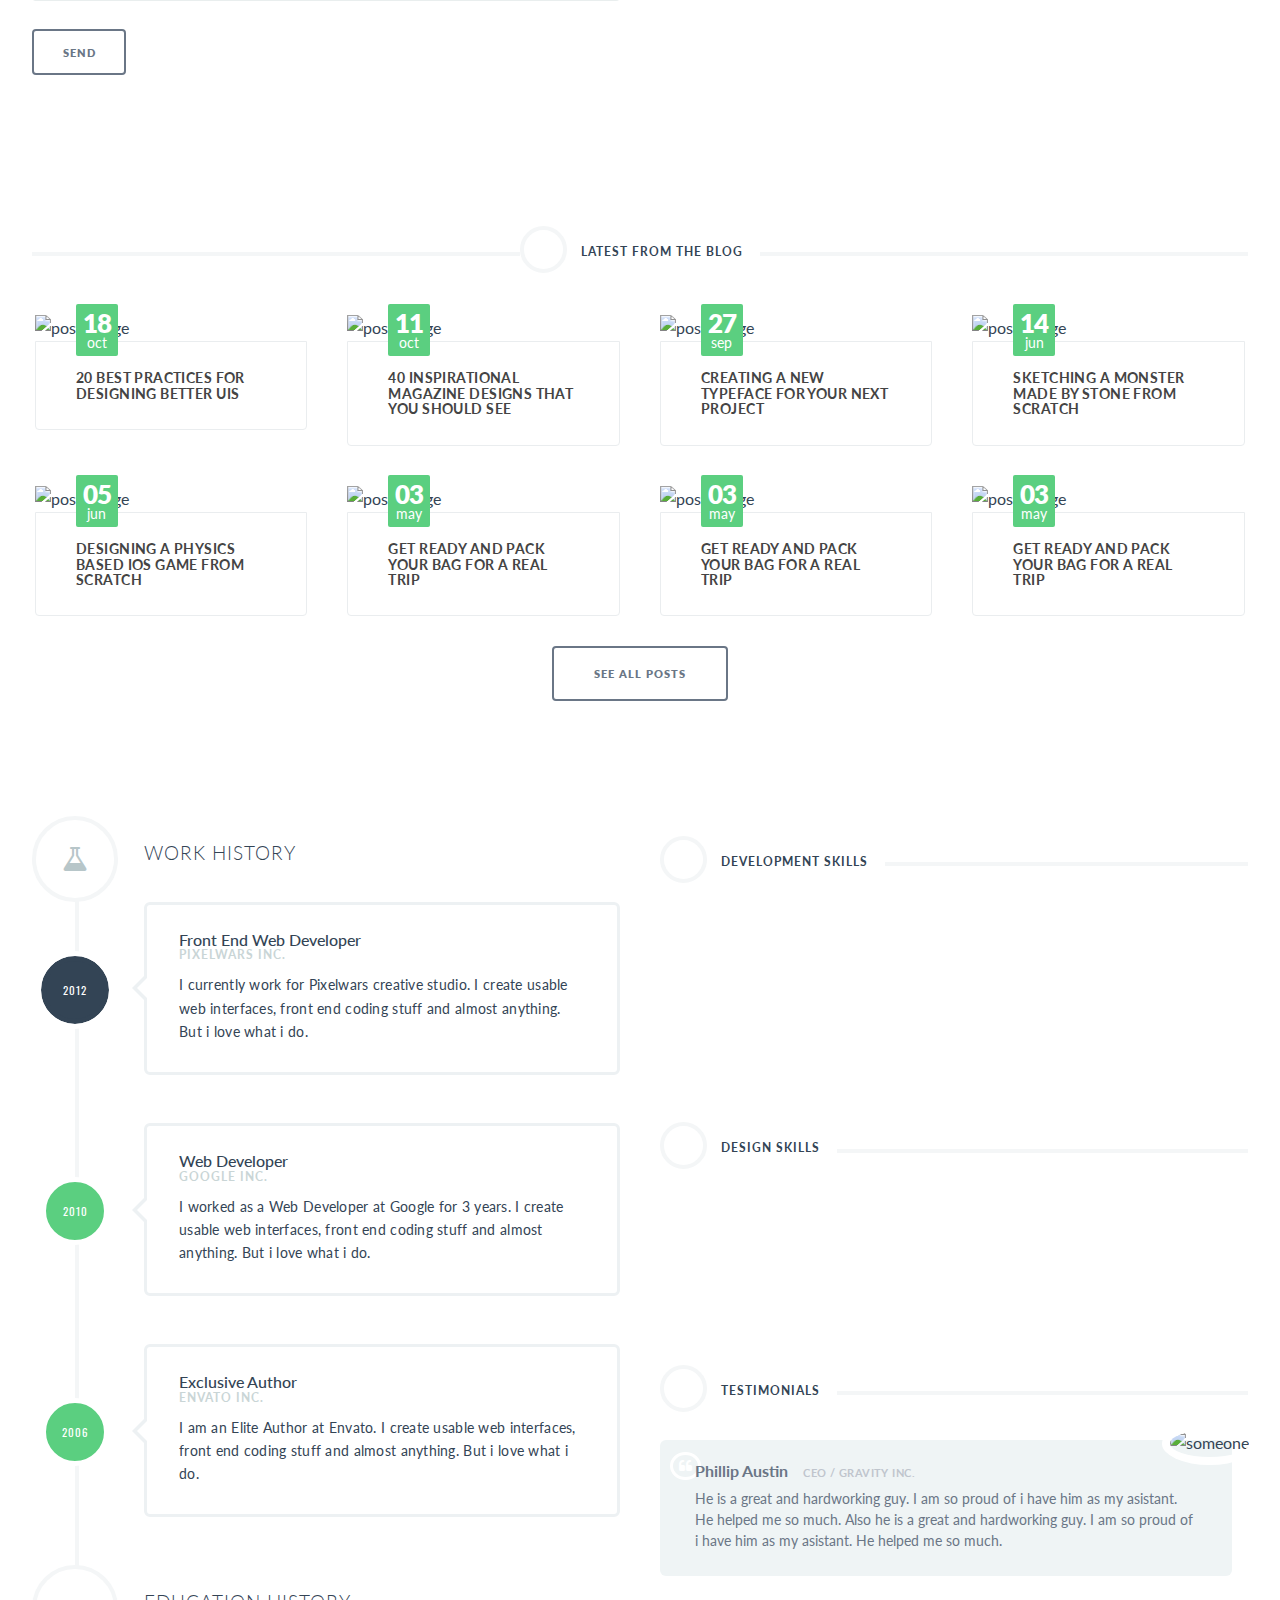
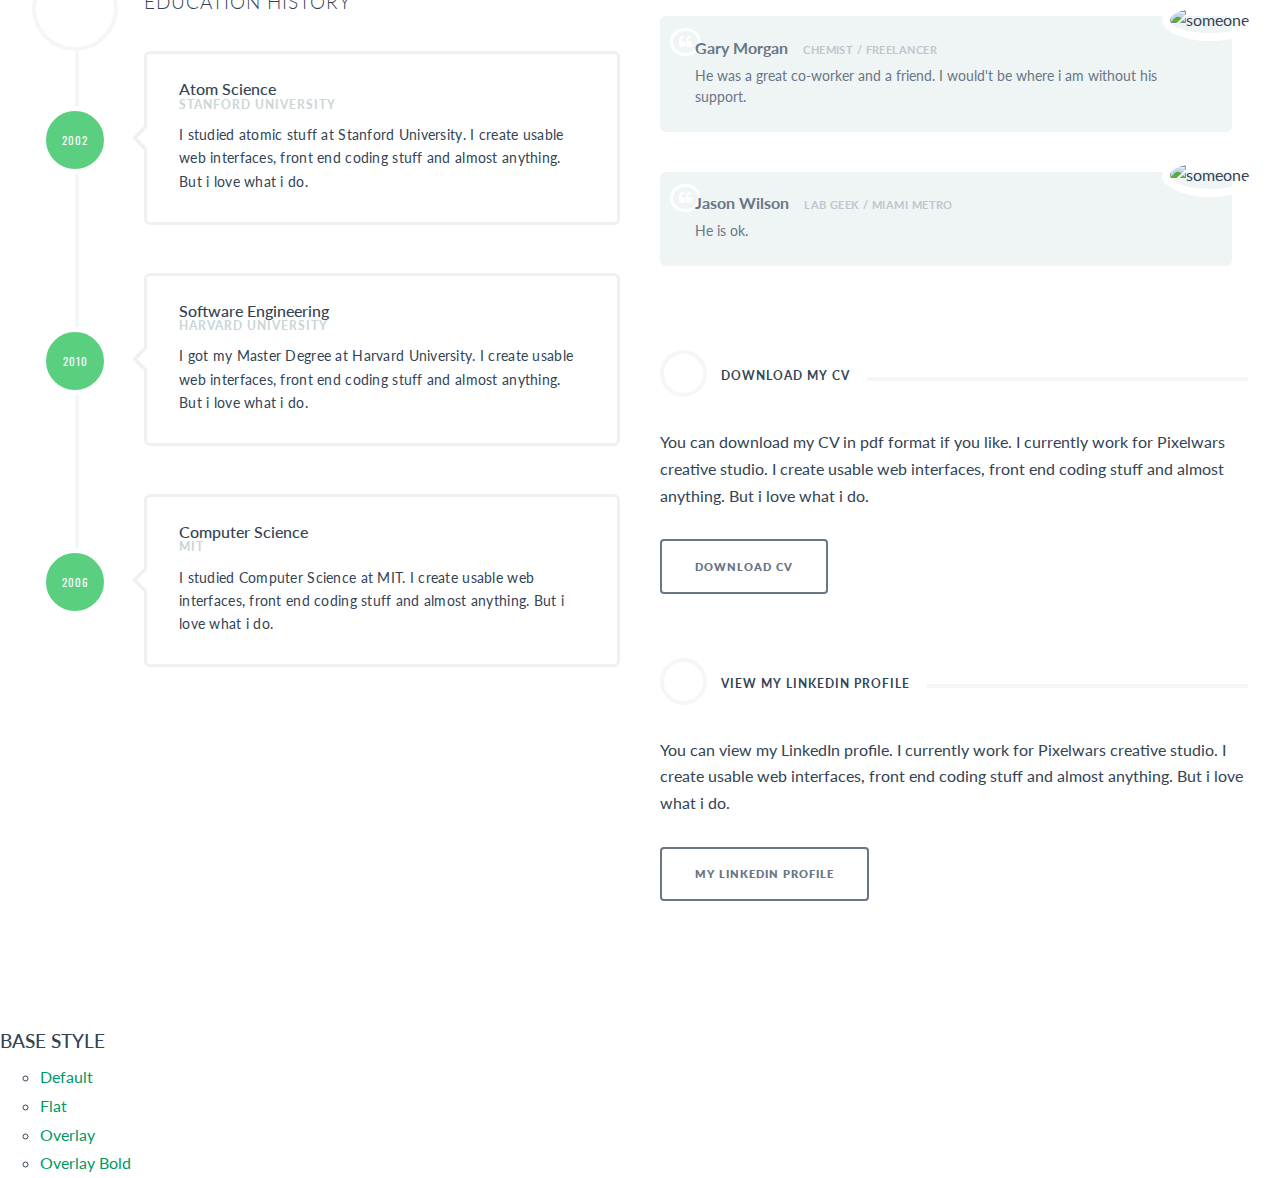
==== commit 6e4f1a1c: "Added some style sheets." ====
--- a/main template/index.html
+++ b/main template/index.html
@@ -25,16 +25,16 @@
 
     <!-- STYLES -->
     <link rel="stylesheet" type="text/css" media="print" href="css/print.css">
-    <link rel="stylesheet" type="text/css" href="css/normalize.css">
-    <link rel="stylesheet" type="text/css" href="css/bootstrap.min.css">
+    <link rel="stylesheet" type="text/css" href="https://cdn.bootcss.com/normalize/2.1.3/normalize.css">
+    <link rel="stylesheet" type="text/css" href="https://maxcdn.bootstrapcdn.com/bootstrap/3.0.3/css/bootstrap.min.css">
     <link rel="stylesheet" type="text/css" href="js/nprogress/nprogress.css">
-    <link rel="stylesheet" type="text/css" href="css/animate.css">
-    <link rel="stylesheet" type="text/css" href="css/fonts/font-awesome/css/font-awesome.min.css">
+    <link rel="stylesheet" type="text/css" href="https://cdnjs.cloudflare.com/ajax/libs/animate.css/3.5.2/animate.css">
+    <link rel="stylesheet" type="text/css" href="https://cdnjs.cloudflare.com/ajax/libs/font-awesome/4.6.1/css/font-awesome.min.css">
     <link rel="stylesheet" type="text/css" href="css/fonts/fontello/css/fontello.css">
-    <link rel="stylesheet" type="text/css" href="css/jquery.fancybox-1.3.4.css">
+    <link rel="stylesheet" type="text/css" href="https://cdnjs.cloudflare.com/ajax/libs/fancybox/1.3.4/jquery.fancybox-1.3.4.css">
     <link rel="stylesheet" type="text/css" href="js/google-code-prettify/prettify.css">
     <link rel="stylesheet" type="text/css" href="css/uniform.default.css">
-    <link rel="stylesheet" type="text/css" href="css/flexslider.css">
+    <link rel="stylesheet" type="text/css" href="https://cdnjs.cloudflare.com/ajax/libs/flexslider/2.1/flexslider.css">
     <link rel="stylesheet" type="text/css" href="js/mediaelement/mediaelementplayer.css">
     <link rel="stylesheet" type="text/css" href="css/tooltipster.css">
     <link rel="stylesheet" type="text/css" href="css/style.css">
--- a/main template/css/print.css
+++ b/main template/css/print.css
@@ -0,0 +1,8 @@
+@media print {
+	body { background:white; font-size:10pt; margin:0 }
+	h1, h2, h3, h4, h5, h6 { page-break-after:avoid; page-break-inside:avoid }
+	blockquote, table, pre { page-break-inside:avoid }
+	ul, ol, dl  { page-break-before:avoid }
+	img { page-break-inside:avoid; page-break-after:avoid; }
+	.vs-triplelayout .vs-nav .vs-nav-left, .vs-triplelayout .vs-nav .vs-nav-right { display: none; }
+}--- a/main template/js/nprogress/nprogress.css
+++ b/main template/js/nprogress/nprogress.css
@@ -0,0 +1,73 @@
+/* Make clicks pass-through */
+
+#nprogress {
+    pointer-events: none;
+    position: relative;
+    z-index: 1000;
+}
+
+#nprogress .bar {
+    background: #5BCF80;
+    position: fixed;
+    z-index: 100;
+    top: 0;
+    left: 0;
+    width: 100%;
+    height: 3px;
+}
+
+
+/* Fancy blur effect */
+
+#nprogress .peg {
+    display: block;
+    position: absolute;
+    right: 0px;
+    width: 100px;
+    height: 100%;
+    opacity: 1.0;
+    -webkit-transform: rotate(3deg) translate(0px, -6px);
+    -ms-transform: rotate(3deg) translate(0px, -6px);
+    transform: rotate(3deg) translate(0px, -6px);
+}
+
+
+/* Remove these to get rid of the spinner */
+
+#nprogress .spinner {
+    display: block;
+    position: fixed;
+    z-index: 10000;
+    top: 15px;
+    left: 15px;
+}
+
+#nprogress .spinner-icon {
+    width: 20px;
+    height: 20px;
+    box-sizing: border-box;
+    border: solid 3px transparent;
+    border-top-color: #5BCF80;
+    border-left-color: #5BCF80;
+    border-radius: 50%;
+    -webkit-animation: nprogress-spinner 400ms linear infinite;
+    animation: nprogress-spinner 400ms linear infinite;
+}
+
+@-webkit-keyframes nprogress-spinner {
+    0% {
+        -webkit-transform: rotate(0deg);
+    }
+    100% {
+        -webkit-transform: rotate(360deg);
+    }
+}
+
+@keyframes nprogress-spinner {
+    0% {
+        transform: rotate(0deg);
+    }
+    100% {
+        transform: rotate(360deg);
+    }
+}--- a/main template/css/fonts/fontello/css/fontello.css
+++ b/main template/css/fonts/fontello/css/fontello.css
@@ -0,0 +1,281 @@
+@font-face {
+    font-family: 'fontello';
+    src: url('../font/fontello.eot?63985987');
+    src: url('../font/fontello.eot?63985987#iefix') format('embedded-opentype'), url('../font/fontello.woff?63985987') format('woff'), url('../font/fontello.ttf?63985987') format('truetype'), url('../font/fontello.svg?63985987#fontello') format('svg');
+    font-weight: normal;
+    font-style: normal;
+}
+
+
+/* Chrome hack: SVG is rendered more smooth in Windozze. 100% magic, uncomment if you need it. */
+
+
+/* Note, that will break hinting! In other OS-es font will be not as sharp as it could be */
+
+
+/*
+@media screen and (-webkit-min-device-pixel-ratio:0) {
+  @font-face {
+    font-family: 'fontello';
+    src: url('../font/fontello.svg?63985987#fontello') format('svg');
+  }
+}
+*/
+
+[class^="icon-"]:before,
+[class*=" icon-"]:before {
+    font-family: "fontello";
+    font-style: normal;
+    font-weight: normal;
+    speak: none;
+    display: inline-block;
+    text-decoration: inherit;
+    width: 1em;
+    margin-right: .2em;
+    text-align: center;
+    /* opacity: .8; */
+    /* For safety - reset parent styles, that can break glyph codes*/
+    font-variant: normal;
+    text-transform: none;
+    /* fix buttons height, for twitter bootstrap */
+    line-height: 1em;
+    /* Animation center compensation - margins should be symmetric */
+    /* remove if not needed */
+    margin-left: .2em;
+    /* you can be more comfortable with increased icons size */
+    /* font-size: 120%; */
+    /* Uncomment for 3D effect */
+    /* text-shadow: 1px 1px 1px rgba(127, 127, 127, 0.3); */
+}
+ 
+.icon-facebook:before { content: '\e800'; } /* 'î €' */
+.icon-twitter:before { content: '\e801'; } /* 'î ' */
+.icon-linkedin:before { content: '\e802'; } /* 'î ‚' */
+.icon-gplus:before { content: '\e803'; } /* 'î ƒ' */
+.icon-pinterest:before { content: '\e804'; } /* 'î „' */
+.icon-github-circled:before { content: '\e805'; } /* 'î …' */
+.icon-dribbble:before { content: '\e806'; } /* 'î †' */
+.icon-digg:before { content: '\e807'; } /* 'î ‡' */
+.icon-instagram:before { content: '\e808'; } /* 'î ˆ' */
+.icon-xing:before { content: '\e809'; } /* 'î ‰' */
+.icon-lastfm:before { content: '\e80a'; } /* 'î Š' */
+.icon-rss:before { content: '\e80b'; } /* 'î ‹' */
+.icon-vimeo:before { content: '\e80c'; } /* 'î Œ' */
+.icon-forrst:before { content: '\e80d'; } /* 'î ' */
+.icon-foursquare:before { content: '\e80e'; } /* 'î Ž' */
+.icon-blogger:before { content: '\e80f'; } /* 'î ' */
+.icon-flickr:before { content: '\e810'; } /* 'î ' */
+.icon-weibo:before { content: '\e811'; } /* 'î ‘' */
+.icon-skype:before { content: '\e812'; } /* 'î ’' */
+.icon-youtube:before { content: '\e813'; } /* 'î “' */
+.icon-soundcloud:before { content: '\e814'; } /* 'î ”' */
+.icon-tumblr:before { content: '\e815'; } /* 'î •' */
+.icon-wordpress:before { content: '\e816'; } /* 'î –' */
+.icon-stackoverflow:before { content: '\e817'; } /* 'î —' */
+.icon-delicious:before { content: '\e818'; } /* 'î ˜' */
+.icon-grooveshark:before { content: '\e819'; } /* 'î ™' */
+.icon-lkdto:before { content: '\e81a'; } /* 'î š' */
+.icon-hackernews:before { content: '\e81b'; } /* 'î ›' */
+.icon-login:before { content: '\e81c'; } /* 'î œ' */
+.icon-lego:before { content: '\e81d'; } /* 'î ' */
+.icon-bitbucket:before { content: '\e81e'; } /* 'î ž' */
+.icon-pocket:before { content: '\e81f'; } /* 'î Ÿ' */
+.icon-buffer:before { content: '\e820'; } /* 'î  ' */
+.icon-acrobat:before { content: '\e821'; } /* 'î ¡' */
+.icon-drupal:before { content: '\e822'; } /* 'î ¢' */
+.icon-statusnet:before { content: '\e823'; } /* 'î £' */
+.icon-appnet:before { content: '\e824'; } /* 'î ¤' */
+.icon-dwolla:before { content: '\e825'; } /* 'î ¥' */
+.icon-angellist:before { content: '\e826'; } /* 'î ¦' */
+.icon-print:before { content: '\e827'; } /* 'î §' */
+.icon-cart:before { content: '\e828'; } /* 'î ¨' */
+.icon-opentable:before { content: '\e829'; } /* 'î ©' */
+.icon-stripe:before { content: '\e82a'; } /* 'î ª' */
+.icon-posterous:before { content: '\e82b'; } /* 'î «' */
+.icon-scribd:before { content: '\e82c'; } /* 'î ¬' */
+.icon-eventbrite:before { content: '\e82d'; } /* 'î ­' */
+.icon-intensedebate:before { content: '\e82e'; } /* 'î ®' */
+.icon-yelp:before { content: '\e82f'; } /* 'î ¯' */
+.icon-eventasaurus:before { content: '\e830'; } /* 'î °' */
+.icon-quora:before { content: '\e831'; } /* 'î ±' */
+.icon-openid:before { content: '\e832'; } /* 'î ²' */
+.icon-pinboard:before { content: '\e833'; } /* 'î ³' */
+.icon-gmail:before { content: '\e834'; } /* 'î ´' */
+.icon-songkick:before { content: '\e835'; } /* 'î µ' */
+.icon-plurk:before { content: '\e836'; } /* 'î ¶' */
+.icon-itunes:before { content: '\e837'; } /* 'î ·' */
+.icon-googleplay:before { content: '\e838'; } /* 'î ¸' */
+.icon-github:before { content: '\e839'; } /* 'î ¹' */
+.icon-ebay:before { content: '\e83a'; } /* 'î º' */
+.icon-dropbox:before { content: '\e83b'; } /* 'î »' */
+.icon-cloudapp:before { content: '\e83c'; } /* 'î ¼' */
+.icon-steam:before { content: '\e83d'; } /* 'î ½' */
+.icon-amazon:before { content: '\e83e'; } /* 'î ¾' */
+.icon-podcast:before { content: '\e83f'; } /* 'î ¿' */
+.icon-myspace:before { content: '\e840'; } /* 'î¡€' */
+.icon-macstore:before { content: '\e841'; } /* 'î¡' */
+.icon-email:before { content: '\e842'; } /* 'î¡‚' */
+.icon-chrome:before { content: '\e843'; } /* 'î¡ƒ' */
+.icon-yahoo:before { content: '\e844'; } /* 'î¡„' */
+.icon-windows:before { content: '\e845'; } /* 'î¡…' */
+.icon-viadeo:before { content: '\e846'; } /* 'î¡†' */
+.icon-instapaper:before { content: '\e847'; } /* 'î¡‡' */
+.icon-meetup:before { content: '\e848'; } /* 'î¡ˆ' */
+.icon-vk:before { content: '\e849'; } /* 'î¡‰' */
+.icon-klout:before { content: '\e84a'; } /* 'î¡Š' */
+.icon-plancast:before { content: '\e84b'; } /* 'î¡‹' */
+.icon-disqus:before { content: '\e84c'; } /* 'î¡Œ' */
+.icon-google:before { content: '\e84d'; } /* 'î¡' */
+.icon-evernote:before { content: '\e84e'; } /* 'î¡Ž' */
+.icon-cc:before { content: '\e84f'; } /* 'î¡' */
+.icon-appstore:before { content: '\e850'; } /* 'î¡' */
+.icon-gowalla:before { content: '\e851'; } /* 'î¡‘' */
+.icon-guest:before { content: '\e852'; } /* 'î¡’' */
+.icon-reddit:before { content: '\e853'; } /* 'î¡“' */
+.icon-spotify:before { content: '\e854'; } /* 'î¡”' */
+.icon-stumbleupon:before { content: '\e855'; } /* 'î¡•' */
+.icon-fivehundredpx:before { content: '\e856'; } /* 'î¡–' */
+.icon-bitcoin:before { content: '\e857'; } /* 'î¡—' */
+.icon-w3c:before { content: '\e858'; } /* 'î¡˜' */
+.icon-html5:before { content: '\e859'; } /* 'î¡™' */
+.icon-ie:before { content: '\e85a'; } /* 'î¡š' */
+.icon-call:before { content: '\e85b'; } /* 'î¡›' */
+.icon-ninetyninedesigns:before { content: '\e85c'; } /* 'î¡œ' */
+.icon-calendar:before { content: '\e85d'; } /* 'î¡' */
+.icon-lanyrd:before { content: '\e85e'; } /* 'î¡ž' */
+.icon-wikipedia:before { content: '\e85f'; } /* 'î¡Ÿ' */
+.icon-smashmag:before { content: '\e860'; } /* 'î¡ ' */
+.icon-eventful:before { content: '\e861'; } /* 'î¡¡' */
+.icon-android:before { content: '\e862'; } /* 'î¡¢' */
+.icon-flattr:before { content: '\e863'; } /* 'î¡£' */
+.icon-paypal:before { content: '\e864'; } /* 'î¡¤' */
+.icon-aim:before { content: '\e865'; } /* 'î¡¥' */
+.icon-duckduckgo:before { content: '\e866'; } /* 'î¡¦' */
+.icon-friendfeed:before { content: '\e867'; } /* 'î¡§' */
+.icon-behance:before { content: '\e868'; } /* 'î¡¨' */
+.icon-picture:before { content: '\e869'; } /* 'î¡©' */
+.icon-camera:before { content: '\e86a'; } /* 'î¡ª' */
+.icon-info:before { content: '\e86b'; } /* 'î¡«' */
+.icon-link:before { content: '\e86c'; } /* 'î¡¬' */
+.icon-attach:before { content: '\e86d'; } /* 'î¡­' */
+.icon-pin:before { content: '\e86e'; } /* 'î¡®' */
+.icon-tag:before { content: '\e86f'; } /* 'î¡¯' */
+.icon-tag-empty:before { content: '\e870'; } /* 'î¡°' */
+.icon-quote-left:before { content: '\e871'; } /* 'î¡±' */
+.icon-quote-right:before { content: '\e872'; } /* 'î¡²' */
+.icon-pencil:before { content: '\e873'; } /* 'î¡³' */
+.icon-pencil-neg:before { content: '\e874'; } /* 'î¡´' */
+.icon-comment:before { content: '\e875'; } /* 'î¡µ' */
+.icon-comment-inv:before { content: '\e876'; } /* 'î¡¶' */
+.icon-comment-alt:before { content: '\e877'; } /* 'î¡·' */
+.icon-comment-inv-alt:before { content: '\e878'; } /* 'î¡¸' */
+.icon-comment-alt2:before { content: '\e879'; } /* 'î¡¹' */
+.icon-comment-inv-alt2:before { content: '\e87a'; } /* 'î¡º' */
+.icon-chat:before { content: '\e87b'; } /* 'î¡»' */
+.icon-chat-inv:before { content: '\e87c'; } /* 'î¡¼' */
+.icon-location:before { content: '\e87d'; } /* 'î¡½' */
+.icon-location-inv:before { content: '\e87e'; } /* 'î¡¾' */
+.icon-location-alt:before { content: '\e87f'; } /* 'î¡¿' */
+.icon-compass:before { content: '\e880'; } /* 'î¢€' */
+.icon-doc:before { content: '\e881'; } /* 'î¢' */
+.icon-doc-inv:before { content: '\e882'; } /* 'î¢‚' */
+.icon-doc-alt:before { content: '\e883'; } /* 'î¢ƒ' */
+.icon-doc-inv-alt:before { content: '\e884'; } /* 'î¢„' */
+.icon-book-open:before { content: '\e885'; } /* 'î¢…' */
+.icon-cog:before { content: '\e886'; } /* 'î¢†' */
+.icon-share:before { content: '\e887'; } /* 'î¢‡' */
+.icon-mic:before { content: '\e888'; } /* 'î¢ˆ' */
+.icon-headphones:before { content: '\e889'; } /* 'î¢‰' */
+.icon-clock:before { content: '\e88a'; } /* 'î¢Š' */
+.icon-lamp:before { content: '\e88b'; } /* 'î¢‹' */
+.icon-resize-full:before { content: '\e88c'; } /* 'î¢Œ' */
+.icon-resize-full-alt:before { content: '\e88d'; } /* 'î¢' */
+.icon-resize-small:before { content: '\e88e'; } /* 'î¢Ž' */
+.icon-resize-small-alt:before { content: '\e88f'; } /* 'î¢' */
+.icon-play:before { content: '\e890'; } /* 'î¢' */
+.icon-play-circle2:before { content: '\e891'; } /* 'î¢‘' */
+.icon-stop:before { content: '\e892'; } /* 'î¢’' */
+.icon-pause:before { content: '\e893'; } /* 'î¢“' */
+.icon-award:before { content: '\e894'; } /* 'î¢”' */
+.icon-award-empty:before { content: '\e895'; } /* 'î¢•' */
+.icon-mobile:before { content: '\e896'; } /* 'î¢–' */
+.icon-cd:before { content: '\e897'; } /* 'î¢—' */
+.icon-equalizer:before { content: '\e898'; } /* 'î¢˜' */
+.icon-aperture:before { content: '\e899'; } /* 'î¢™' */
+.icon-aperture-alt:before { content: '\e89a'; } /* 'î¢š' */
+.icon-book:before { content: '\e89b'; } /* 'î¢›' */
+.icon-book-alt:before { content: '\e89c'; } /* 'î¢œ' */
+.icon-brush:before { content: '\e89d'; } /* 'î¢' */
+.icon-brush-alt:before { content: '\e89e'; } /* 'î¢ž' */
+.icon-layers:before { content: '\e89f'; } /* 'î¢Ÿ' */
+.icon-layers-alt:before { content: '\e8a0'; } /* 'î¢ ' */
+.icon-flash:before { content: '\e8a1'; } /* 'î¢¡' */
+.icon-chart-bar:before { content: '\e8a2'; } /* 'î¢¢' */
+.icon-chart-pie:before { content: '\e8a3'; } /* 'î¢£' */
+.icon-key:before { content: '\e8a4'; } /* 'î¢¤' */
+.icon-key-inv:before { content: '\e8a5'; } /* 'î¢¥' */
+.icon-hash:before { content: '\e8a6'; } /* 'î¢¦' */
+.icon-at:before { content: '\e8a7'; } /* 'î¢§' */
+.icon-pilcrow:before { content: '\e8a8'; } /* 'î¢¨' */
+.icon-article-alt:before { content: '\e8a9'; } /* 'î¢©' */
+.icon-doc-1:before { content: '\e8aa'; } /* 'î¢ª' */
+.icon-award-1:before { content: '\e8ab'; } /* 'î¢«' */
+.icon-tablet:before { content: '\e8ac'; } /* 'î¢¬' */
+.icon-cd-1:before { content: '\e8ad'; } /* 'î¢­' */
+.icon-book-1:before { content: '\e8ae'; } /* 'î¢®' */
+.icon-easel:before { content: '\e8af'; } /* 'î¢¯' */
+.icon-globe:before { content: '\e8b0'; } /* 'î¢°' */
+.icon-dollar:before { content: '\e8b1'; } /* 'î¢±' */
+.icon-cloud:before { content: '\e8b2'; } /* 'î¢²' */
+.icon-camera-1:before { content: '\e8b3'; } /* 'î¢³' */
+.icon-trophy:before { content: '\e8b4'; } /* 'î¢´' */
+.icon-flash-1:before { content: '\e8b5'; } /* 'î¢µ' */
+.icon-paper-plane:before { content: '\e8b6'; } /* 'î¢¶' */
+.icon-fontsize:before { content: '\e8b7'; } /* 'î¢·' */
+.icon-color-adjust:before { content: '\e8b8'; } /* 'î¢¸' */
+.icon-vector-pencil:before { content: '\e8b9'; } /* 'î¢¹' */
+.icon-spread:before { content: '\e8ba'; } /* 'î¢º' */
+.icon-art-gallery:before { content: '\e8bb'; } /* 'î¢»' */
+.icon-bicycle:before { content: '\e8bc'; } /* 'î¢¼' */
+.icon-cafe:before { content: '\e8bd'; } /* 'î¢½' */
+.icon-college:before { content: '\e8be'; } /* 'î¢¾' */
+.icon-embassy:before { content: '\e8bf'; } /* 'î¢¿' */
+.icon-fast-food:before { content: '\e8c0'; } /* 'î£€' */
+.icon-jabber:before { content: '\e8c1'; } /* 'î£' */
+.icon-instagram-1:before { content: '\e8c2'; } /* 'î£‚' */
+.icon-instagram-filled:before { content: '\e8c3'; } /* 'î£ƒ' */
+.icon-camera-2:before { content: '\e8c4'; } /* 'î£„' */
+.icon-phone:before { content: '\e8c5'; } /* 'î£…' */
+.icon-cog-1:before { content: '\e8c6'; } /* 'î£†' */
+.icon-lightbulb:before { content: '\e8c7'; } /* 'î£‡' */
+.icon-play-1:before { content: '\e8c8'; } /* 'î£ˆ' */
+.icon-pause-1:before { content: '\e8c9'; } /* 'î£‰' */
+.icon-stop-1:before { content: '\e8ca'; } /* 'î£Š' */
+.icon-play-circled:before { content: '\e8cb'; } /* 'î£‹' */
+.icon-play-circled2:before { content: '\e8cc'; } /* 'î£Œ' */
+.icon-stop-circled:before { content: '\e8cd'; } /* 'î£' */
+.icon-pause-circled:before { content: '\e8ce'; } /* 'î£Ž' */
+.icon-desktop:before { content: '\e8cf'; } /* 'î£' */
+.icon-laptop:before { content: '\e8d0'; } /* 'î£' */
+.icon-globe-1:before { content: '\e8d1'; } /* 'î£‘' */
+.icon-leaf:before { content: '\e8d2'; } /* 'î£’' */
+.icon-qrcode:before { content: '\e8d3'; } /* 'î£“' */
+.icon-book-2:before { content: '\e8d4'; } /* 'î£”' */
+.icon-gauge:before { content: '\e8d5'; } /* 'î£•' */
+.icon-address-book:before { content: '\e8d6'; } /* 'î£–' */
+.icon-person:before { content: '\e8d7'; } /* 'î£—' */
+.icon-adult:before { content: '\e8d8'; } /* 'î£˜' */
+.icon-child:before { content: '\e8d9'; } /* 'î£™' */
+.icon-css:before { content: '\e8da'; } /* 'î£š' */
+.icon-slideshare:before { content: '\e8db'; } /* 'î£›' */
+.icon-paper-plane-1:before { content: '\e8dc'; } /* 'î£œ' */
+.icon-volume-off:before { content: '\e8dd'; } /* 'î£' */
+.icon-volume-down:before { content: '\e8de'; } /* 'î£ž' */
+.icon-volume-up:before { content: '\e8df'; } /* 'î£Ÿ' */
+.icon-picasa:before { content: '\e8e0'; } /* 'î£ ' */
+.icon-left-open:before { content: '\e8e1'; } /* 'î£¡' */
+.icon-right-open:before { content: '\e8e2'; } /* 'î£¢' */
+.icon-home:before { content: '\e8e3'; } /* 'î££' */
+.icon-home-1:before { content: '\e8e4'; } /* 'î£¤' */
+.icon-home-2:before { content: '\e8e5'; } /* 'î£¥' */
+.icon-deviantart:before { content: '\e8e6'; } /* 'î£¦' */--- a/main template/js/google-code-prettify/prettify.css
+++ b/main template/js/google-code-prettify/prettify.css
@@ -0,0 +1,71 @@
+.com {
+    color: #93a1a1;
+}
+
+.lit {
+    color: #195f91;
+}
+
+.pun,
+.opn,
+.clo {
+    color: #93a1a1;
+}
+
+.fun {
+    color: #dc322f;
+}
+
+.str,
+.atv {
+    color: #D14;
+}
+
+.kwd,
+.prettyprint .tag {
+    color: #1e347b;
+}
+
+.typ,
+.atn,
+.dec,
+.var {
+    color: teal;
+}
+
+.pln {
+    color: #48484c;
+}
+
+.prettyprint {
+    padding: 22px;
+    border: 1px solid #DDE4E6;
+    box-shadow: inset 0 1px 0 #fff, 1px 1px 0 #fff, 2px 2px 0 #DDE4E6, 3px 3px 0 #fff, 4px 4px 0 #DDE4E6;
+    background-color: #fff;
+    background-image: -webkit-linear-gradient(#EAEEEF .1em, transparent .1em);
+    background-image: -o-linear-gradient(#EAEEEF .1em, transparent .1em);
+    background-image: linear-gradient(#EAEEEF .1em, transparent .1em);
+    background-size: 100% 1.6em;
+}
+
+.prettyprint.linenums {
+    padding: 22px 8px;
+    background-size: 100% 1.7em;
+    box-shadow: inset 40px 0 0 #fbfbfc, inset 41px 0 0 #ececf0, inset 0 1px 0 #fff, 1px 1px 0 #fff, 2px 2px 0 #ddd, 3px 3px 0 #fff, 4px 4px 0 #ddd;
+}
+
+
+/* Specify class=linenums on a pre to get line numbering */
+
+ol.linenums {
+    margin: 0 0 0 33px;
+    /* IE indents via margin-left */
+    padding-left: 0;
+}
+
+ol.linenums li {
+    padding-left: 16px;
+    color: #bebec5;
+    line-height: 20px;
+    text-shadow: 0 1px 0 #fff;
+}--- a/main template/css/uniform.default.css
+++ b/main template/css/uniform.default.css
@@ -0,0 +1,625 @@
+/* Global Declaration */
+
+div.selector, 
+div.selector span, 
+div.checker span,
+div.radio span, 
+div.uploader, 
+div.uploader span.action,
+div.button,
+div.button span {
+  /*background-image: url(images/sprite.png);*/
+  background-repeat: no-repeat;
+  -webkit-font-smoothing: antialiased;
+}
+
+.selector, 
+.radio, 
+.checker, 
+.uploader,
+.button, 
+.selector *, 
+.radio *, 
+.checker *, 
+.uploader *,
+.button *{
+  margin: 0;
+  padding: 0;
+}
+
+/* INPUT & TEXTAREA */
+
+input.text,
+input.email,
+input.search,
+input.tel,
+input.url,
+input.datetime,
+input.date,
+input.month,
+input.week,
+input.time,
+input.datetime-local,
+input.number,
+input.color,
+input.password,
+select.uniform-multiselect,
+textarea.uniform {
+  font-size: 12px;
+  font-weight: normal;
+  padding: 3px;
+  color: #777;
+  /*background: url('images/bg-input.png') repeat-x 0px 0px;*/
+  border-top: solid 1px #aaa;
+  border-left: solid 1px #aaa;
+  border-bottom: solid 1px #ccc;
+  border-right: solid 1px #ccc;
+  -webkit-border-radius: 3px;
+  -moz-border-radius: 3px;
+  border-radius: 3px;
+  outline: 0;
+}
+
+/* remove default webkit and possible mozilla .search styles */
+input.search, input.search:active  {
+  -moz-appearance: none;
+  -webkit-appearance: none;
+}
+
+/*input.text:focus,
+input.email:focus,
+input.search:focus,
+input.tel:focus,
+input.url:focus,
+input.datetime:focus,
+input.date:focus,
+input.month:focus,
+input.week:focus,
+input.time:focus,
+input.datetime-local:focus,
+input.number:focus,
+input.color:focus,
+input.password:focus,
+select.uniform-multiselect:focus,
+textarea.uniform:focus {
+  -webkit-box-shadow: 0px 0px 4px rgba(0,0,0,0.3);
+  -moz-box-shadow: 0px 0px 4px rgba(0,0,0,0.3);
+  box-shadow: 0px 0px 4px rgba(0,0,0,0.3);
+  border-color: #999;
+  background: url('images/bg-input-focus.png') repeat-x 0px 0px;
+}*/
+
+/* SPRITES */
+
+/* Select */
+
+div.selector {
+  background-position: -483px -130px;
+  line-height: 45px;
+  height: 45px;
+}
+
+div.selector span {
+  background-position: right 0px;
+  height: 26px;
+  line-height: 26px;
+}
+
+div.selector select {
+  /* change these to adjust positioning of select element */
+  top: 0px;
+  left: 0px;
+}
+
+div.selector:active, 
+div.selector.active {
+  background-position: -483px -156px;
+}
+
+div.selector:active span, 
+div.selector.active span {
+  background-position: right -26px;
+}
+
+div.selector.focus, div.selector.hover, div.selector:hover {
+  background-position: -483px -182px;
+}
+
+div.selector.focus span, div.selector.hover span, div.selector:hover span {
+  background-position: right -52px;
+}
+
+div.selector.focus:active,
+div.selector.focus.active,
+div.selector:hover:active,
+div.selector.active:hover {
+  background-position: -483px -208px;
+}
+
+div.selector.focus:active span,
+div.selector:hover:active span,
+div.selector.active:hover span,
+div.selector.focus.active span {
+  background-position: right -78px;
+}
+
+div.selector.disabled {
+  background-position: -483px -234px;
+}
+
+div.selector.disabled span {
+  background-position: right -104px;
+}
+
+/* Checkbox */
+
+div.checker {
+  width: 19px;
+  height: 19px;
+}
+
+div.checker input {
+  width: 19px;
+  height: 19px;
+}
+
+div.checker span {
+  background-position: 0px -260px;
+  height: 19px;
+  width: 19px;
+}
+
+div.checker:active span, 
+div.checker.active span {
+  background-position: -19px -260px;
+}
+
+div.checker.focus span,
+div.checker:hover span {
+  background-position: -38px -260px;
+}
+
+div.checker.focus:active span,
+div.checker:active:hover span,
+div.checker.active:hover span,
+div.checker.focus.active span {
+  background-position: -57px -260px;
+}
+
+div.checker span.checked {
+  background-position: -76px -260px;
+}
+
+div.checker:active span.checked, 
+div.checker.active span.checked {
+  background-position: -95px -260px;
+}
+
+div.checker.focus span.checked,
+div.checker:hover span.checked {
+  background-position: -114px -260px;
+}
+
+div.checker.focus:active span.checked,
+div.checker:hover:active span.checked,
+div.checker.active:hover span.checked,
+div.checker.active.focus span.checked {
+  background-position: -133px -260px;
+}
+
+div.checker.disabled span,
+div.checker.disabled:active span,
+div.checker.disabled.active span {
+  background-position: -152px -260px;
+}
+
+div.checker.disabled span.checked,
+div.checker.disabled:active span.checked,
+div.checker.disabled.active span.checked {
+  background-position: -171px -260px;
+}
+
+/* Radio */
+
+div.radio {
+  width: 18px;
+  height: 18px;
+}
+
+div.radio input {
+  width: 18px;
+  height: 18px;
+}
+
+div.radio span {
+  height: 18px;
+  width: 18px;
+  background-position: 0px -279px;
+}
+
+div.radio:active span, 
+div.radio.active span {
+  background-position: -18px -279px;
+}
+
+div.radio.focus span, 
+div.radio:hover span {
+  background-position: -36px -279px;
+}
+
+div.radio.focus:active span,
+div.radio:active:hover span,
+div.radio.active:hover span,
+div.radio.active.focus span {
+  background-position: -54px -279px;
+}
+
+div.radio span.checked {
+  background-position: -72px -279px;
+}
+
+div.radio:active span.checked,
+div.radio.active span.checked {
+  background-position: -90px -279px;
+}
+
+div.radio.focus span.checked, div.radio:hover span.checked {
+  background-position: -108px -279px;
+}
+
+div.radio.focus:active span.checked, 
+div.radio:hover:active span.checked,
+div.radio.focus.active span.checked,
+div.radio.active:hover span.checked {
+  background-position: -126px -279px;
+}
+
+div.radio.disabled span,
+div.radio.disabled:active span,
+div.radio.disabled.active span {
+  background-position: -144px -279px;
+}
+
+div.radio.disabled span.checked,
+div.radio.disabled:active span.checked,
+div.radio.disabled.active span.checked {
+  background-position: -162px -279px;
+}
+
+/* Uploader */
+
+div.uploader {
+  background-position: 0px -297px;
+  height: 28px;
+}
+
+div.uploader span.action {
+  background-position: right -409px;
+  height: 24px;
+  line-height: 24px;
+}
+
+div.uploader span.filename {
+  height: 24px;
+  /* change this line to adjust positioning of filename area */
+  margin: 2px 0px 2px 2px;
+  line-height: 24px;
+}
+
+div.uploader.focus,
+div.uploader.hover,
+div.uploader:hover {
+  background-position: 0px -353px;
+}
+
+div.uploader.focus span.action,
+div.uploader.hover span.action,
+div.uploader:hover span.action {
+  background-position: right -437px;
+}
+
+div.uploader.active span.action,
+div.uploader:active span.action {
+  background-position: right -465px;
+}
+
+div.uploader.focus.active span.action,
+div.uploader:focus.active span.action,
+div.uploader.focus:active span.action,
+div.uploader:focus:active span.action {
+  background-position: right -493px;
+}
+
+div.uploader.disabled {
+  background-position: 0px -325px;
+}
+
+div.uploader.disabled span.action {
+  background-position: right -381px;
+}
+
+div.button {
+  background-position: 0px -523px;
+}
+
+div.button span {
+  background-position: right -643px;
+}
+
+div.button.focus,
+div.button:focus,
+div.button:hover,
+div.button.hover {
+  background-position: 0px -553px;
+}
+
+div.button.focus span,
+div.button:focus span,
+div.button:hover span,
+div.button.hover span {
+  background-position: right -673px; 
+}
+
+div.button.active,
+div.button:active {
+  background-position: 0px -583px;
+}
+
+div.button.active span,
+div.button:active span {
+  background-position: right -703px;
+  color: #555;
+}
+
+div.button.disabled,
+div.button:disabled {
+  background-position: 0px -613px;
+}
+
+div.button.disabled span,
+div.button:disabled span {
+  background-position: right -733px;
+  color: #bbb;
+  cursor: default;
+}
+
+/* PRESENTATION */
+
+/* Button */
+
+div.button {
+  height: 30px;
+}
+
+div.button span {
+  margin-left: 13px;
+  height: 22px;
+  padding-top: 8px;
+  font-weight: bold;
+  font-size: 12px;
+  letter-spacing: 1px;
+  text-transform: uppercase;
+  padding-left: 2px;
+  padding-right: 15px;
+}
+
+/* Select */
+div.selector {
+  width: 190px;
+  font-size: 12px;
+}
+
+div.selector select {
+  min-width: 190px;
+  font-size: 12px;
+  border: solid 1px #fff;
+}
+
+div.selector span {
+  padding: 0px 25px 0px 2px;
+  cursor: pointer;
+}
+
+div.selector span {
+  color: #666;
+  width: 158px;
+  text-shadow: 0 1px 0 #fff;
+}
+
+div.selector.disabled span {
+  color: #bbb;
+}
+
+/* Checker */
+div.checker {
+  margin-right: 5px;
+}
+
+/* Radio */
+div.radio {
+  margin-right: 3px;
+}
+
+/* Uploader */
+div.uploader {
+  width: 190px;
+  cursor: pointer;
+}
+
+div.uploader span.action {
+  width: 85px;
+  text-align: center;
+  text-shadow: #fff 0px 1px 0px;
+  background-color: #fff;
+  font-size: 11px;
+  font-weight: bold;
+}
+
+div.uploader span.filename {
+  color: #777;
+  width: 82px;
+  border-right: solid 1px #bbb;
+  font-size: 11px;
+}
+
+div.uploader input {
+  width: 190px;
+}
+
+div.uploader.disabled span.action {
+  color: #aaa;
+}
+
+div.uploader.disabled span.filename {
+  border-color: #ddd;
+  color: #aaa;
+}
+/*
+
+CORE FUNCTIONALITY 
+
+Not advised to edit stuff below this line
+-----------------------------------------------------
+*/
+
+.selector, 
+.checker, 
+.button, 
+.radio, 
+.uploader {
+  display: -moz-inline-box;
+  display: inline-block;
+  vertical-align: middle;
+  zoom: 1;
+  *display: inline;
+}
+
+.selector select:focus, .radio input:focus, .checker input:focus, .uploader input:focus {
+  outline: 0;
+}
+
+/* Button */
+
+div.button a,
+div.button button,
+div.button input {
+  position: absolute;
+}
+
+div.button {
+  cursor: pointer;
+  position: relative;
+}
+
+div.button span {
+  display: -moz-inline-box;
+  display: inline-block;
+  line-height: 1;
+  text-align: center;
+}
+
+/* Select */
+
+div.selector {
+  position: relative;
+  padding-left: 10px;
+  overflow: hidden;
+}
+
+div.selector span {
+  display: block;
+  overflow: hidden;
+  text-overflow: ellipsis;
+  white-space: nowrap;
+}
+
+div.selector select {
+  position: absolute;
+  opacity: 0;
+  filter: alpha(opacity=0);
+  -moz-opacity: 0;
+  height: 25px;
+  border: none;
+  background: none;
+}
+
+/* Checker */
+
+div.checker {
+  position: relative;
+}
+
+div.checker span {
+  display: -moz-inline-box;
+  display: inline-block;
+  text-align: center;
+}
+
+div.checker input {
+  opacity: 0;
+  filter: alpha(opacity=0);
+  -moz-opacity: 0;
+  display: inline-block;
+  background: none;
+}
+
+/* Radio */
+
+div.radio {
+  position: relative;
+}
+
+div.radio span {
+  display: -moz-inline-box;
+  display: inline-block;
+  text-align: center;
+}
+
+div.radio input {
+  opacity: 0;
+  filter: alpha(opacity=0);
+  -moz-opacity: 0;
+  text-align: center;
+  display: inline-block;
+  background: none;
+}
+
+/* Uploader */
+
+div.uploader {
+  position: relative;
+  overflow: hidden;
+  cursor: default;
+}
+
+div.uploader span.action {
+  float: left;
+  display: inline;
+  padding: 2px 0px;
+  overflow: hidden;
+  cursor: pointer;
+}
+
+div.uploader span.filename {
+  padding: 0px 10px;
+  float: left;
+  display: block;
+  overflow: hidden;
+  text-overflow: ellipsis;
+  white-space: nowrap;
+  cursor: default;
+}
+
+div.uploader input {
+  opacity: 0;
+  filter: alpha(opacity=0);
+  -moz-opacity: 0;
+  position: absolute;
+  top: 0;
+  right: 0;
+  bottom: 0;
+  float: right;
+  height: 25px;
+  border: none;
+  cursor: default;
+}--- a/main template/js/mediaelement/mediaelementplayer.css
+++ b/main template/js/mediaelement/mediaelementplayer.css
@@ -0,0 +1 @@
+.mejs-container{position:relative;background:#000;font-family:Helvetica,Arial;text-align:left;vertical-align:top;text-indent:0;}.me-plugin{position:absolute;}.mejs-embed,.mejs-embed body{width:100%;height:100%;margin:0;padding:0;background:#000;overflow:hidden;}.mejs-fullscreen{overflow:hidden!important;}.mejs-container-fullscreen{position:fixed;left:0;top:0;right:0;bottom:0;overflow:hidden;z-index:1000;}.mejs-container-fullscreen .mejs-mediaelement,.mejs-container-fullscreen video{width:100%;height:100%;}.mejs-clear{clear:both;}.mejs-background{position:absolute;top:0;left:0;}.mejs-mediaelement{position:absolute;top:0;left:0;width:100%;height:100%;}.mejs-poster{position:absolute;top:0;left:0;background-size:contain;background-position:50% 50%;background-repeat:no-repeat;}:root .mejs-poster img{display:none;}.mejs-poster img{border:0;padding:0;border:0;}.mejs-overlay{position:absolute;top:0;left:0;}.mejs-overlay-play{cursor:pointer;}.mejs-overlay-button{position:absolute;top:50%;left:50%;width:100px;height:100px;margin:-50px 0 0 -50px;background:url(images/bigplay.svg) no-repeat;}.no-svg .mejs-overlay-button{background-image:url(images/bigplay.png);}.mejs-overlay:hover .mejs-overlay-button{background-position:0 -100px;}.mejs-overlay-loading{position:absolute;top:50%;left:50%;width:80px;height:80px;margin:-40px 0 0 -40px;background:#333;background:url(images/background.png);background:rgba(0,0,0,0.9);background:-webkit-gradient(linear,0% 0,0% 100%,from(rgba(50,50,50,0.9)),to(rgba(0,0,0,0.9)));background:-webkit-linear-gradient(top,rgba(50,50,50,0.9),rgba(0,0,0,0.9));background:-moz-linear-gradient(top,rgba(50,50,50,0.9),rgba(0,0,0,0.9));background:-o-linear-gradient(top,rgba(50,50,50,0.9),rgba(0,0,0,0.9));background:-ms-linear-gradient(top,rgba(50,50,50,0.9),rgba(0,0,0,0.9));background:linear-gradient(rgba(50,50,50,0.9),rgba(0,0,0,0.9));}.mejs-overlay-loading span{display:block;width:80px;height:80px;background:transparent url(images/loading.gif) 50% 50% no-repeat;}.mejs-container .mejs-controls{position:absolute;list-style-type:none;margin:0;padding:0;bottom:0;left:0;background:url(images/background.png);background:rgba(0,0,0,0.7);background:-webkit-gradient(linear,0% 0,0% 100%,from(rgba(50,50,50,0.7)),to(rgba(0,0,0,0.7)));background:-webkit-linear-gradient(top,rgba(50,50,50,0.7),rgba(0,0,0,0.7));background:-moz-linear-gradient(top,rgba(50,50,50,0.7),rgba(0,0,0,0.7));background:-o-linear-gradient(top,rgba(50,50,50,0.7),rgba(0,0,0,0.7));background:-ms-linear-gradient(top,rgba(50,50,50,0.7),rgba(0,0,0,0.7));background:linear-gradient(rgba(50,50,50,0.7),rgba(0,0,0,0.7));height:30px;width:100%;}.mejs-container .mejs-controls div{list-style-type:none;background-image:none;display:block;float:left;margin:0;padding:0;width:26px;height:26px;font-size:11px;line-height:11px;font-family:Helvetica,Arial;border:0;}.mejs-controls .mejs-button button{cursor:pointer;display:block;font-size:0;line-height:0;text-decoration:none;margin:7px 5px;padding:0;position:absolute;height:16px;width:16px;border:0;background:transparent url(images/controls.svg) no-repeat;}.no-svg .mejs-controls .mejs-button button{background-image:url(images/controls.png);}.mejs-controls .mejs-button button:focus{outline:solid 1px yellow;}.mejs-container .mejs-controls .mejs-time{color:#fff;display:block;height:17px;width:auto;padding:8px 3px 0 3px;overflow:hidden;text-align:center;-moz-box-sizing:content-box;-webkit-box-sizing:content-box;box-sizing:content-box;}.mejs-container .mejs-controls .mejs-time span{color:#fff;font-size:11px;line-height:12px;display:block;float:left;margin:1px 2px 0 0;width:auto;}.mejs-controls .mejs-play button{background-position:0 0;}.mejs-controls .mejs-pause button{background-position:0 -16px;}.mejs-controls .mejs-stop button{background-position:-112px 0;}.mejs-controls div.mejs-time-rail{direction:ltr;width:200px;padding-top:5px;}.mejs-controls .mejs-time-rail span{display:block;position:absolute;width:180px;height:10px;-webkit-border-radius:2px;-moz-border-radius:2px;border-radius:2px;cursor:pointer;}.mejs-controls .mejs-time-rail .mejs-time-total{margin:5px;background:#333;background:rgba(50,50,50,0.8);background:-webkit-gradient(linear,0% 0,0% 100%,from(rgba(30,30,30,0.8)),to(rgba(60,60,60,0.8)));background:-webkit-linear-gradient(top,rgba(30,30,30,0.8),rgba(60,60,60,0.8));background:-moz-linear-gradient(top,rgba(30,30,30,0.8),rgba(60,60,60,0.8));background:-o-linear-gradient(top,rgba(30,30,30,0.8),rgba(60,60,60,0.8));background:-ms-linear-gradient(top,rgba(30,30,30,0.8),rgba(60,60,60,0.8));background:linear-gradient(rgba(30,30,30,0.8),rgba(60,60,60,0.8));}.mejs-controls .mejs-time-rail .mejs-time-buffering{width:100%;background-image:-o-linear-gradient(-45deg,rgba(255,255,255,0.15) 25%,transparent 25%,transparent 50%,rgba(255,255,255,0.15) 50%,rgba(255,255,255,0.15) 75%,transparent 75%,transparent);background-image:-webkit-gradient(linear,0 100%,100% 0,color-stop(0.25,rgba(255,255,255,0.15)),color-stop(0.25,transparent),color-stop(0.5,transparent),color-stop(0.5,rgba(255,255,255,0.15)),color-stop(0.75,rgba(255,255,255,0.15)),color-stop(0.75,transparent),to(transparent));background-image:-webkit-linear-gradient(-45deg,rgba(255,255,255,0.15) 25%,transparent 25%,transparent 50%,rgba(255,255,255,0.15) 50%,rgba(255,255,255,0.15) 75%,transparent 75%,transparent);background-image:-moz-linear-gradient(-45deg,rgba(255,255,255,0.15) 25%,transparent 25%,transparent 50%,rgba(255,255,255,0.15) 50%,rgba(255,255,255,0.15) 75%,transparent 75%,transparent);background-image:-ms-linear-gradient(-45deg,rgba(255,255,255,0.15) 25%,transparent 25%,transparent 50%,rgba(255,255,255,0.15) 50%,rgba(255,255,255,0.15) 75%,transparent 75%,transparent);background-image:linear-gradient(-45deg,rgba(255,255,255,0.15) 25%,transparent 25%,transparent 50%,rgba(255,255,255,0.15) 50%,rgba(255,255,255,0.15) 75%,transparent 75%,transparent);-webkit-background-size:15px 15px;-moz-background-size:15px 15px;-o-background-size:15px 15px;background-size:15px 15px;-webkit-animation:buffering-stripes 2s linear infinite;-moz-animation:buffering-stripes 2s linear infinite;-ms-animation:buffering-stripes 2s linear infinite;-o-animation:buffering-stripes 2s linear infinite;animation:buffering-stripes 2s linear infinite;}@-webkit-keyframes buffering-stripes{from{background-position:0 0;}to{background-position:30px 0;}}@-moz-keyframes buffering-stripes{from{background-position:0 0;}to{background-position:30px 0;}}@-ms-keyframes buffering-stripes{from{background-position:0 0;}to{background-position:30px 0;}}@-o-keyframes buffering-stripes{from{background-position:0 0;}to{background-position:30px 0;}}@keyframes buffering-stripes{from{background-position:0 0;}to{background-position:30px 0;}}.mejs-controls .mejs-time-rail .mejs-time-loaded{background:#3caac8;background:rgba(60,170,200,0.8);background:-webkit-gradient(linear,0% 0,0% 100%,from(rgba(44,124,145,0.8)),to(rgba(78,183,212,0.8)));background:-webkit-linear-gradient(top,rgba(44,124,145,0.8),rgba(78,183,212,0.8));background:-moz-linear-gradient(top,rgba(44,124,145,0.8),rgba(78,183,212,0.8));background:-o-linear-gradient(top,rgba(44,124,145,0.8),rgba(78,183,212,0.8));background:-ms-linear-gradient(top,rgba(44,124,145,0.8),rgba(78,183,212,0.8));background:linear-gradient(rgba(44,124,145,0.8),rgba(78,183,212,0.8));width:0;}.mejs-controls .mejs-time-rail .mejs-time-current{background:#fff;background:rgba(255,255,255,0.8);background:-webkit-gradient(linear,0% 0,0% 100%,from(rgba(255,255,255,0.9)),to(rgba(200,200,200,0.8)));background:-webkit-linear-gradient(top,rgba(255,255,255,0.9),rgba(200,200,200,0.8));background:-moz-linear-gradient(top,rgba(255,255,255,0.9),rgba(200,200,200,0.8));background:-o-linear-gradient(top,rgba(255,255,255,0.9),rgba(200,200,200,0.8));background:-ms-linear-gradient(top,rgba(255,255,255,0.9),rgba(200,200,200,0.8));background:linear-gradient(rgba(255,255,255,0.9),rgba(200,200,200,0.8));width:0;}.mejs-controls .mejs-time-rail .mejs-time-handle{display:none;position:absolute;margin:0;width:10px;background:#fff;-webkit-border-radius:5px;-moz-border-radius:5px;border-radius:5px;cursor:pointer;border:solid 2px #333;top:-2px;text-align:center;}.mejs-controls .mejs-time-rail .mejs-time-float{position:absolute;display:none;background:#eee;width:36px;height:17px;border:solid 1px #333;top:-26px;margin-left:-18px;text-align:center;color:#111;}.mejs-controls .mejs-time-rail .mejs-time-float-current{margin:2px;width:30px;display:block;text-align:center;left:0;}.mejs-controls .mejs-time-rail .mejs-time-float-corner{position:absolute;display:block;width:0;height:0;line-height:0;border:solid 5px #eee;border-color:#eee transparent transparent transparent;-webkit-border-radius:0;-moz-border-radius:0;border-radius:0;top:15px;left:13px;}.mejs-long-video .mejs-controls .mejs-time-rail .mejs-time-float{width:48px;}.mejs-long-video .mejs-controls .mejs-time-rail .mejs-time-float-current{width:44px;}.mejs-long-video .mejs-controls .mejs-time-rail .mejs-time-float-corner{left:18px;}.mejs-controls .mejs-fullscreen-button button{background-position:-32px 0;}.mejs-controls .mejs-unfullscreen button{background-position:-32px -16px;}.mejs-controls .mejs-mute button{background-position:-16px -16px;}.mejs-controls .mejs-unmute button{background-position:-16px 0;}.mejs-controls .mejs-volume-button{position:relative;}.mejs-controls .mejs-volume-button .mejs-volume-slider{display:none;height:115px;width:25px;background:url(images/background.png);background:rgba(50,50,50,0.7);-webkit-border-radius:0;-moz-border-radius:0;border-radius:0;top:-115px;left:0;z-index:1;position:absolute;margin:0;}.mejs-controls .mejs-volume-button:hover{-webkit-border-radius:0 0 4px 4px;-moz-border-radius:0 0 4px 4px;border-radius:0 0 4px 4px;}.mejs-controls .mejs-volume-button .mejs-volume-slider .mejs-volume-total{position:absolute;left:11px;top:8px;width:2px;height:100px;background:#ddd;background:rgba(255,255,255,0.5);margin:0;}.mejs-controls .mejs-volume-button .mejs-volume-slider .mejs-volume-current{position:absolute;left:11px;top:8px;width:2px;height:100px;background:#ddd;background:rgba(255,255,255,0.9);margin:0;}.mejs-controls .mejs-volume-button .mejs-volume-slider .mejs-volume-handle{position:absolute;left:4px;top:-3px;width:16px;height:6px;background:#ddd;background:rgba(255,255,255,0.9);cursor:N-resize;-webkit-border-radius:1px;-moz-border-radius:1px;border-radius:1px;margin:0;}.mejs-controls div.mejs-horizontal-volume-slider{height:26px;width:60px;position:relative;}.mejs-controls .mejs-horizontal-volume-slider .mejs-horizontal-volume-total{position:absolute;left:0;top:11px;width:50px;height:8px;margin:0;padding:0;font-size:1px;-webkit-border-radius:2px;-moz-border-radius:2px;border-radius:2px;background:#333;background:rgba(50,50,50,0.8);background:-webkit-gradient(linear,0% 0,0% 100%,from(rgba(30,30,30,0.8)),to(rgba(60,60,60,0.8)));background:-webkit-linear-gradient(top,rgba(30,30,30,0.8),rgba(60,60,60,0.8));background:-moz-linear-gradient(top,rgba(30,30,30,0.8),rgba(60,60,60,0.8));background:-o-linear-gradient(top,rgba(30,30,30,0.8),rgba(60,60,60,0.8));background:-ms-linear-gradient(top,rgba(30,30,30,0.8),rgba(60,60,60,0.8));background:linear-gradient(rgba(30,30,30,0.8),rgba(60,60,60,0.8));}.mejs-controls .mejs-horizontal-volume-slider .mejs-horizontal-volume-current{position:absolute;left:0;top:11px;width:50px;height:8px;margin:0;padding:0;font-size:1px;-webkit-border-radius:2px;-moz-border-radius:2px;border-radius:2px;background:#fff;background:rgba(255,255,255,0.8);background:-webkit-gradient(linear,0% 0,0% 100%,from(rgba(255,255,255,0.9)),to(rgba(200,200,200,0.8)));background:-webkit-linear-gradient(top,rgba(255,255,255,0.9),rgba(200,200,200,0.8));background:-moz-linear-gradient(top,rgba(255,255,255,0.9),rgba(200,200,200,0.8));background:-o-linear-gradient(top,rgba(255,255,255,0.9),rgba(200,200,200,0.8));background:-ms-linear-gradient(top,rgba(255,255,255,0.9),rgba(200,200,200,0.8));background:linear-gradient(rgba(255,255,255,0.9),rgba(200,200,200,0.8));}.mejs-controls .mejs-horizontal-volume-slider .mejs-horizontal-volume-handle{display:none;}.mejs-controls .mejs-captions-button{position:relative;}.mejs-controls .mejs-captions-button button{background-position:-48px 0;}.mejs-controls .mejs-captions-button .mejs-captions-selector{visibility:hidden;position:absolute;bottom:26px;right:-10px;width:130px;height:100px;background:url(images/background.png);background:rgba(50,50,50,0.7);border:solid 1px transparent;padding:10px;overflow:hidden;-webkit-border-radius:0;-moz-border-radius:0;border-radius:0;}.mejs-controls .mejs-captions-button .mejs-captions-selector ul{margin:0;padding:0;display:block;list-style-type:none!important;overflow:hidden;}.mejs-controls .mejs-captions-button .mejs-captions-selector ul li{margin:0 0 6px 0;padding:0;list-style-type:none!important;display:block;color:#fff;overflow:hidden;}.mejs-controls .mejs-captions-button .mejs-captions-selector ul li input{clear:both;float:left;margin:3px 3px 0 5px;}.mejs-controls .mejs-captions-button .mejs-captions-selector ul li label{width:100px;float:left;padding:4px 0 0 0;line-height:15px;font-family:helvetica,arial;font-size:10px;}.mejs-controls .mejs-captions-button .mejs-captions-translations{font-size:10px;margin:0 0 5px 0;}.mejs-chapters{position:absolute;top:0;left:0;-xborder-right:solid 1px #fff;width:10000px;z-index:1;}.mejs-chapters .mejs-chapter{position:absolute;float:left;background:#222;background:rgba(0,0,0,0.7);background:-webkit-gradient(linear,0% 0,0% 100%,from(rgba(50,50,50,0.7)),to(rgba(0,0,0,0.7)));background:-webkit-linear-gradient(top,rgba(50,50,50,0.7),rgba(0,0,0,0.7));background:-moz-linear-gradient(top,rgba(50,50,50,0.7),rgba(0,0,0,0.7));background:-o-linear-gradient(top,rgba(50,50,50,0.7),rgba(0,0,0,0.7));background:-ms-linear-gradient(top,rgba(50,50,50,0.7),rgba(0,0,0,0.7));background:linear-gradient(rgba(50,50,50,0.7),rgba(0,0,0,0.7));filter:progid:DXImageTransform.Microsoft.Gradient(GradientType=0,startColorstr=#323232,endColorstr=#000000);overflow:hidden;border:0;}.mejs-chapters .mejs-chapter .mejs-chapter-block{font-size:11px;color:#fff;padding:5px;display:block;border-right:solid 1px #333;border-bottom:solid 1px #333;cursor:pointer;}.mejs-chapters .mejs-chapter .mejs-chapter-block-last{border-right:none;}.mejs-chapters .mejs-chapter .mejs-chapter-block:hover{background:#666;background:rgba(102,102,102,0.7);background:-webkit-gradient(linear,0% 0,0% 100%,from(rgba(102,102,102,0.7)),to(rgba(50,50,50,0.6)));background:-webkit-linear-gradient(top,rgba(102,102,102,0.7),rgba(50,50,50,0.6));background:-moz-linear-gradient(top,rgba(102,102,102,0.7),rgba(50,50,50,0.6));background:-o-linear-gradient(top,rgba(102,102,102,0.7),rgba(50,50,50,0.6));background:-ms-linear-gradient(top,rgba(102,102,102,0.7),rgba(50,50,50,0.6));background:linear-gradient(rgba(102,102,102,0.7),rgba(50,50,50,0.6));filter:progid:DXImageTransform.Microsoft.Gradient(GradientType=0,startColorstr=#666666,endColorstr=#323232);}.mejs-chapters .mejs-chapter .mejs-chapter-block .ch-title{font-size:12px;font-weight:bold;display:block;white-space:nowrap;text-overflow:ellipsis;margin:0 0 3px 0;line-height:12px;}.mejs-chapters .mejs-chapter .mejs-chapter-block .ch-timespan{font-size:12px;line-height:12px;margin:3px 0 4px 0;display:block;white-space:nowrap;text-overflow:ellipsis;}.mejs-captions-layer{position:absolute;bottom:0;left:0;text-align:center;line-height:22px;font-size:12px;color:#fff;}.mejs-captions-layer a{color:#fff;text-decoration:underline;}.mejs-captions-layer[lang=ar]{font-size:20px;font-weight:normal;}.mejs-captions-position{position:absolute;width:100%;bottom:15px;left:0;}.mejs-captions-position-hover{bottom:45px;}.mejs-captions-text{padding:3px 5px;background:url(images/background.png);background:rgba(20,20,20,0.8);}.me-cannotplay a{color:#fff;font-weight:bold;}.me-cannotplay span{padding:15px;display:block;}.mejs-controls .mejs-loop-off button{background-position:-64px -16px;}.mejs-controls .mejs-loop-on button{background-position:-64px 0;}.mejs-controls .mejs-backlight-off button{background-position:-80px -16px;}.mejs-controls .mejs-backlight-on button{background-position:-80px 0;}.mejs-controls .mejs-picturecontrols-button{background-position:-96px 0;}.mejs-contextmenu{position:absolute;width:150px;padding:10px;border-radius:4px;top:0;left:0;background:#fff;border:solid 1px #999;z-index:1001;}.mejs-contextmenu .mejs-contextmenu-separator{height:1px;font-size:0;margin:5px 6px;background:#333;}.mejs-contextmenu .mejs-contextmenu-item{font-family:Helvetica,Arial;font-size:12px;padding:4px 6px;cursor:pointer;color:#333;}.mejs-contextmenu .mejs-contextmenu-item:hover{background:#2C7C91;color:#fff;}.mejs-controls .mejs-sourcechooser-button{position:relative;}.mejs-controls .mejs-sourcechooser-button button{background-position:-128px 0;}.mejs-controls .mejs-sourcechooser-button .mejs-sourcechooser-selector{visibility:hidden;position:absolute;bottom:26px;right:-10px;width:130px;height:100px;background:url(images/background.png);background:rgba(50,50,50,0.7);border:solid 1px transparent;padding:10px;overflow:hidden;-webkit-border-radius:0;-moz-border-radius:0;border-radius:0;}.mejs-controls .mejs-sourcechooser-button .mejs-sourcechooser-selector ul{margin:0;padding:0;display:block;list-style-type:none!important;overflow:hidden;}.mejs-controls .mejs-sourcechooser-button .mejs-sourcechooser-selector ul li{margin:0 0 6px 0;padding:0;list-style-type:none!important;display:block;color:#fff;overflow:hidden;}.mejs-controls .mejs-sourcechooser-button .mejs-sourcechooser-selector ul li input{clear:both;float:left;margin:3px 3px 0 5px;}.mejs-controls .mejs-sourcechooser-button .mejs-sourcechooser-selector ul li label{width:100px;float:left;padding:4px 0 0 0;line-height:15px;font-family:helvetica,arial;font-size:10px;}.mejs-postroll-layer{position:absolute;bottom:0;left:0;width:100%;height:100%;background:url(images/background.png);background:rgba(50,50,50,0.7);z-index:1000;overflow:hidden;}.mejs-postroll-layer-content{width:100%;height:100%;}.mejs-postroll-close{position:absolute;right:0;top:0;background:url(images/background.png);background:rgba(50,50,50,0.7);color:#fff;padding:4px;z-index:100;cursor:pointer;}--- a/main template/css/tooltipster.css
+++ b/main template/css/tooltipster.css
@@ -0,0 +1,266 @@
+/* This is the default Tooltipster theme (feel free to modify or duplicate and create multiple themes!): */
+.tooltipster-default {
+	border-radius: 4px; 
+	background: #356;
+	color: #fff;
+}
+
+/* Use this next selector to style things like font-size and line-height: */
+.tooltipster-default .tooltipster-content {
+	font-size: 10px;
+	letter-spacing: .1em;
+	text-transform: uppercase;
+	line-height: 14px;
+	padding: 10px;
+	overflow: hidden;
+}
+
+/* This next selector defines the color of the border on the outside of the arrow. This will automatically match the color and size of the border set on the main tooltip styles. Set display: none; if you would like a border around the tooltip but no border around the arrow */
+.tooltipster-default .tooltipster-arrow .tooltipster-arrow-border {
+	/* border-color: ... !important; */
+}
+
+
+/* If you're using the icon option, use this next selector to style them */
+.tooltipster-icon {
+	cursor: help;
+	margin-left: 4px;
+}
+
+/* This is the base styling required to make all Tooltipsters work */
+.tooltipster-base {
+	padding: 0;
+	font-size: 0;
+	line-height: 0;
+	position: absolute;
+	z-index: 9999999;
+	pointer-events: none;
+	width: auto;
+	overflow: visible;
+}
+.tooltipster-base .tooltipster-content {
+	overflow: hidden;
+}
+
+
+/* These next classes handle the styles for the little arrow attached to the tooltip. By default, the arrow will inherit the same colors and border as what is set on the main tooltip itself. */
+.tooltipster-arrow {
+	display: block;
+	text-align: center;
+	width: 100%;
+	height: 100%;
+	position: absolute;
+	top: 0;
+	left: 0;
+	z-index: -1;
+}
+.tooltipster-arrow span, .tooltipster-arrow-border {
+	display: block;
+	width: 0; 
+	height: 0;
+	position: absolute;
+}
+.tooltipster-arrow-top span, .tooltipster-arrow-top-right span, .tooltipster-arrow-top-left span {
+	border-left: 8px solid transparent !important;
+	border-right: 8px solid transparent !important;
+	border-top: 8px solid;
+	bottom: -7px;
+}
+.tooltipster-arrow-top .tooltipster-arrow-border, .tooltipster-arrow-top-right .tooltipster-arrow-border, .tooltipster-arrow-top-left .tooltipster-arrow-border {
+	border-left: 9px solid transparent !important;
+	border-right: 9px solid transparent !important;
+	border-top: 9px solid;
+	bottom: -7px;
+}
+
+.tooltipster-arrow-bottom span, .tooltipster-arrow-bottom-right span, .tooltipster-arrow-bottom-left span {
+	border-left: 8px solid transparent !important;
+	border-right: 8px solid transparent !important;
+	border-bottom: 8px solid;
+	top: -7px;
+}
+.tooltipster-arrow-bottom .tooltipster-arrow-border, .tooltipster-arrow-bottom-right .tooltipster-arrow-border, .tooltipster-arrow-bottom-left .tooltipster-arrow-border {
+	border-left: 9px solid transparent !important;
+	border-right: 9px solid transparent !important;
+	border-bottom: 9px solid;
+	top: -7px;
+}
+.tooltipster-arrow-top span, .tooltipster-arrow-top .tooltipster-arrow-border, .tooltipster-arrow-bottom span, .tooltipster-arrow-bottom .tooltipster-arrow-border {
+	left: 0;
+	right: 0;
+	margin: 0 auto;
+}
+.tooltipster-arrow-top-left span, .tooltipster-arrow-bottom-left span {
+	left: 6px;
+}
+.tooltipster-arrow-top-left .tooltipster-arrow-border, .tooltipster-arrow-bottom-left .tooltipster-arrow-border {
+	left: 5px;
+}
+.tooltipster-arrow-top-right span,  .tooltipster-arrow-bottom-right span {
+	right: 6px;
+}
+.tooltipster-arrow-top-right .tooltipster-arrow-border, .tooltipster-arrow-bottom-right .tooltipster-arrow-border {
+	right: 5px;
+}
+.tooltipster-arrow-left span, .tooltipster-arrow-left .tooltipster-arrow-border {
+	border-top: 8px solid transparent !important;
+	border-bottom: 8px solid transparent !important; 
+	border-left: 8px solid;
+	top: 50%;
+	margin-top: -7px;
+	right: -8px;
+}
+.tooltipster-arrow-left .tooltipster-arrow-border {
+	border-top: 9px solid transparent !important;
+	border-bottom: 9px solid transparent !important; 
+	border-left: 9px solid;
+	margin-top: -8px;
+}
+.tooltipster-arrow-right span, .tooltipster-arrow-right .tooltipster-arrow-border {
+	border-top: 8px solid transparent !important;
+	border-bottom: 8px solid transparent !important; 
+	border-right: 8px solid;
+	top: 50%;
+	margin-top: -7px;
+	left: -7px;
+}
+.tooltipster-arrow-right .tooltipster-arrow-border {
+	border-top: 9px solid transparent !important;
+	border-bottom: 9px solid transparent !important; 
+	border-right: 9px solid;
+	margin-top: -8px;
+}
+
+
+/* Some CSS magic for the awesome animations - feel free to make your own custom animations and reference it in your Tooltipster settings! */
+
+.tooltipster-fade {
+	opacity: 0;
+	-webkit-transition-property: opacity;
+	-moz-transition-property: opacity;
+	-o-transition-property: opacity;
+	-ms-transition-property: opacity;
+	transition-property: opacity;
+}
+.tooltipster-fade-show {
+	opacity: 1;
+}
+
+.tooltipster-grow {
+	-webkit-transform: scale(0,0);
+	-moz-transform: scale(0,0);
+	-o-transform: scale(0,0);
+	-ms-transform: scale(0,0);
+	transform: scale(0,0);
+	-webkit-transition-property: -webkit-transform;
+	-moz-transition-property: -moz-transform;
+	-o-transition-property: -o-transform;
+	-ms-transition-property: -ms-transform;
+	transition-property: transform;
+	-webkit-backface-visibility: hidden;
+}
+.tooltipster-grow-show {
+	-webkit-transform: scale(1,1);
+	-moz-transform: scale(1,1);
+	-o-transform: scale(1,1);
+	-ms-transform: scale(1,1);
+	transform: scale(1,1);
+	-webkit-transition-timing-function: cubic-bezier(0.175, 0.885, 0.320, 1);
+	-webkit-transition-timing-function: cubic-bezier(0.175, 0.885, 0.320, 1.15); 
+	-moz-transition-timing-function: cubic-bezier(0.175, 0.885, 0.320, 1.15); 
+	-ms-transition-timing-function: cubic-bezier(0.175, 0.885, 0.320, 1.15); 
+	-o-transition-timing-function: cubic-bezier(0.175, 0.885, 0.320, 1.15); 
+	transition-timing-function: cubic-bezier(0.175, 0.885, 0.320, 1.15);
+}
+
+.tooltipster-swing {
+	opacity: 0;
+	-webkit-transform: rotateZ(4deg);
+	-moz-transform: rotateZ(4deg);
+	-o-transform: rotateZ(4deg);
+	-ms-transform: rotateZ(4deg);
+	transform: rotateZ(4deg);
+	-webkit-transition-property: -webkit-transform, opacity;
+	-moz-transition-property: -moz-transform;
+	-o-transition-property: -o-transform;
+	-ms-transition-property: -ms-transform;
+	transition-property: transform;
+}
+.tooltipster-swing-show {
+	opacity: 1;
+	-webkit-transform: rotateZ(0deg);
+	-moz-transform: rotateZ(0deg);
+	-o-transform: rotateZ(0deg);
+	-ms-transform: rotateZ(0deg);
+	transform: rotateZ(0deg);
+	-webkit-transition-timing-function: cubic-bezier(0.230, 0.635, 0.495, 1);
+	-webkit-transition-timing-function: cubic-bezier(0.230, 0.635, 0.495, 2.4); 
+	-moz-transition-timing-function: cubic-bezier(0.230, 0.635, 0.495, 2.4); 
+	-ms-transition-timing-function: cubic-bezier(0.230, 0.635, 0.495, 2.4); 
+	-o-transition-timing-function: cubic-bezier(0.230, 0.635, 0.495, 2.4); 
+	transition-timing-function: cubic-bezier(0.230, 0.635, 0.495, 2.4);
+}
+
+.tooltipster-fall {
+	top: 0;
+	-webkit-transition-property: top;
+	-moz-transition-property: top;
+	-o-transition-property: top;
+	-ms-transition-property: top;
+	transition-property: top;
+	-webkit-transition-timing-function: cubic-bezier(0.175, 0.885, 0.320, 1);
+	-webkit-transition-timing-function: cubic-bezier(0.175, 0.885, 0.320, 1.15); 
+	-moz-transition-timing-function: cubic-bezier(0.175, 0.885, 0.320, 1.15); 
+	-ms-transition-timing-function: cubic-bezier(0.175, 0.885, 0.320, 1.15); 
+	-o-transition-timing-function: cubic-bezier(0.175, 0.885, 0.320, 1.15); 
+	transition-timing-function: cubic-bezier(0.175, 0.885, 0.320, 1.15); 
+}
+.tooltipster-fall-show {
+}
+.tooltipster-fall.tooltipster-dying {
+	-webkit-transition-property: all;
+	-moz-transition-property: all;
+	-o-transition-property: all;
+	-ms-transition-property: all;
+	transition-property: all;
+	top: 0px !important;
+	opacity: 0;
+}
+
+.tooltipster-slide {
+	left: -40px;
+	-webkit-transition-property: left;
+	-moz-transition-property: left;
+	-o-transition-property: left;
+	-ms-transition-property: left;
+	transition-property: left;
+	-webkit-transition-timing-function: cubic-bezier(0.175, 0.885, 0.320, 1);
+	-webkit-transition-timing-function: cubic-bezier(0.175, 0.885, 0.320, 1.15); 
+	-moz-transition-timing-function: cubic-bezier(0.175, 0.885, 0.320, 1.15); 
+	-ms-transition-timing-function: cubic-bezier(0.175, 0.885, 0.320, 1.15); 
+	-o-transition-timing-function: cubic-bezier(0.175, 0.885, 0.320, 1.15); 
+	transition-timing-function: cubic-bezier(0.175, 0.885, 0.320, 1.15);
+}
+.tooltipster-slide.tooltipster-slide-show {
+}
+.tooltipster-slide.tooltipster-dying {
+	-webkit-transition-property: all;
+	-moz-transition-property: all;
+	-o-transition-property: all;
+	-ms-transition-property: all;
+	transition-property: all;
+	left: 0px !important;
+	opacity: 0;
+}
+
+
+/* CSS transition for when contenting is changing in a tooltip that is still open. The only properties that will NOT transition are: width, height, top, and left */
+.tooltipster-content-changing {
+	opacity: 0.5;
+	-webkit-transform: scale(1.1, 1.1);
+	-moz-transform: scale(1.1, 1.1);
+	-o-transform: scale(1.1, 1.1);
+	-ms-transform: scale(1.1, 1.1);
+	transform: scale(1.1, 1.1);
+}
+
--- a/main template/css/style.css
+++ b/main template/css/style.css
@@ -0,0 +1,84 @@
+/* =WordPress Core
+-------------------------------------------------------------- */
+.alignnone {
+    margin: .4em 0 1.4em 0;
+}
+
+.aligncenter,
+div.aligncenter {
+    display: block;
+    margin: 1.8em auto;
+}
+
+.alignright {
+    float:right;
+    margin: .3em 0 2em 2em;
+}
+
+.alignleft {
+    float: left;
+    margin: .3em 2em 2em 0;
+}
+
+.aligncenter {
+    display: block;
+    margin: 1.8em auto;
+	clear: both;
+}
+
+a img.alignright {
+    float: right;
+    margin: .3em 0 2em 2em;
+}
+
+a img.alignnone {
+    margin: 1em 0;
+}
+
+a img.alignleft {
+    float: left;
+    margin: .3em 2em 2em 0;
+}
+
+a img.aligncenter {
+    display: block;
+    margin-left: auto;
+    margin-right: auto
+}
+
+.wp-caption {
+	color:#6A7686;
+    background: #fff;
+	border: 1px solid #DDE4E6;
+    max-width: 96%; /* Image does not overflow the content area */
+	padding: 6px 4px 10px;
+    text-align: center;
+	border-radius: 4px;
+}
+
+.wp-caption.alignnone {
+    margin: 1.4em 0;
+}
+
+.wp-caption.alignleft {
+    margin: .3em 1.6em 1em 0;
+}
+
+.wp-caption.alignright {
+    margin: .3em 0 1em 1.5em;
+}
+
+.wp-caption img {
+    border: 0 none;
+    height: auto;
+    margin: 0;
+    max-width: 98.5%;
+    padding: 0;
+}
+
+.wp-caption p.wp-caption-text {
+    font-size: .925em;
+    margin: 0;
+    padding: .4em .4em .2em;
+}
+.alignleft:first-child, .alignright:first-child { margin-top:1.2em; }--- a/main template/css/main.css
+++ b/main template/css/main.css
@@ -0,0 +1,2845 @@
+/* --------------------------------------------
+	
+	main.css : main style file
+	Project : cvCard
+	version : 1.2.1
+	Author : pixelwars 
+	
+	---
+	
+	CONTEXT:
+	
+	1. BASE
+		1.1 ELEMENTS
+		1.2 FONTS
+		1.3 TYPOGRAPHY
+	2. FORMS
+	3. COMMON
+	4. LAYOUT
+	5. MODULES
+	7. MEDIA QUERIES
+	8. THEME
+	
+   -------------------------------------------- */
+   
+   
+   
+/*  --------------------------------------------
+
+	1. BASE (@base) - base html elements
+	
+    -------------------------------------------- */
+
+/* ----- 1.1 ELEMENTS ----- */   
+*,
+*:after,
+*::before {
+	-webkit-box-sizing: border-box; -moz-box-sizing: border-box; box-sizing: border-box;
+	}
+html {
+	font-size: 100%; -webkit-font-smoothing: antialiased;
+	}
+html,
+body {
+ 	position: relative; width: 100%; height: 100%;
+	}
+body {
+ 	 font-size: 1em; line-height: 1.66; -webkit-text-size-adjust: none;
+	}
+a {
+ 	color: #096; text-decoration: none; outline: none;
+	}
+a:hover,
+a:focus {
+	text-decoration: none; outline: none;
+	}
+a:hover {
+ 	color: #5BCF80
+	}
+iframe {
+ 	border: none
+	}
+ul {
+ 	list-style: square
+	}
+img {
+ 	max-width: 100%; height: auto;
+	}
+
+/* ----- 1.2 FONTS ----- */ 
+/* BODY */
+body,
+input,
+textarea,
+select,
+button {
+ 	font-family: Lato, Arial, serif
+	}
+/* FONT AWESOME chrome svg hack for smooth icons : 
+   http://www.adtrak.co.uk/blog/font-face-chrome-rendering/#fix */
+@media screen and (-webkit-min-device-pixel-ratio:0) { 
+	@font-face {
+		font-family: 'FontAwesome'; src: url('fonts/font-awesome/fonts/fontawesome-webfont.svg') format('svg');
+		}
+	}
+/* FONT AWESOME ICONS */
+.fancy-ico:before,
+#fancybox-close:before,
+.icon,
+.icon:before,
+.mask:before,
+.widget-twitter ul:before,
+.widget-twitter ul li:before,
+.alert:before,
+.site-alert:before,
+blockquote:before,
+.testo:before,
+.post-format:before,
+.flex-direction-nav a:before,
+.toggle h4:before,
+dd:before,
+.portfolio-nav .back:before,
+.process:before {
+ 	font-family: FontAwesome; font-weight: normal; text-align: left; font-style: normal; display: inline-block; text-decoration: inherit;
+	}
+	
+/* ----- 1.3 TYPOGRAPHY ----- */
+/* headings and paragraphs  */
+h1 {
+ 	font-size: 2.20em; margin: 0.8em 0 0.4em 0;
+	}
+h2 {
+ 	font-size: 1.50em; margin: 1.0em 0 0.6em 0; font-weight: 800;
+	}
+h3 {
+ 	font-size: 1.20em; margin: 1.0em 0 .6em 0;
+	}
+h4 {
+ 	font-size: 1.00em; margin: 2.0em 0 .6em 0;
+	}
+h5 {
+ 	font-size: 1.00em; margin: 1.0em 0 .8em 0;
+	}
+h6 {
+ 	font-size: 0.90em; margin: 1.0em 0 .8em 0;
+	}
+p {
+ 	margin: 1.2em 0
+	}
+/* blockquote  */
+blockquote {
+ 	position: relative; margin: 2em 0; padding: .3em 2em 1em 2.0em; font-size: 1.6em; font-family: Georgia, "Times New Roman", Times, serif; font-weight: 300; font-style: italic;
+	}
+blockquote:before {
+ 	display: block; content: "\f10d"; line-height: 1; font-size: 1.2em; position: absolute; left: 0; top: -0.1em; color: #DDE4E6;
+	}
+blockquote cite {
+ 	display: block; font-size: 14px; letter-spacing: .04em; text-align: right; padding-right: 1em; margin-top: 12px; font-style: normal; font-weight: 400; color: #B7C6C9;
+	}
+blockquote cite:before {
+ 	content: "\2014 \2009"
+	}
+hr {
+ 	padding: .6em 0 1em 0; margin-bottom: 3em; outline: 0; border-width: 0 0 1px 0; border-style: solid; border-color: #eee;
+	}
+/* tables  */
+table {
+ 	font-size: .9em; margin-bottom: 3em; text-align: center;
+	}
+tr th {
+ 	padding: .8em 2em .8em 2em; font-weight: 800; border-bottom: 2px solid #DDE4E6; text-transform: uppercase;
+	}
+tr td {
+ 	color: #6A7686; padding: .8em 1em .6em 1em; border-bottom: 1px solid #eee;
+	}
+tfoot tr td {
+ 	border-bottom: 0
+	}
+tr:nth-child(odd) td {
+ 	background: #FAFCFD;
+	}
+/* code and pre  */
+code,
+pre {
+ 	padding: 0 3px 2px; margin-bottom: 4em; font-family: Monaco, Menlo, Consolas, "Courier New", monospace; font-size: 12px; color: #333333; white-space: pre; overflow: auto;
+	}
+code {
+ 	display: inline-block; margin: 0 .4em; padding: 1px 6px; background: #fff; border: 1px solid #DDE4E6; box-shadow: 1px 1px 0 #fff, 2px 2px 0 #DDE4E6;
+	}
+/* lists  */
+ol,
+ul {
+ 	margin: .2em 0 1em 0; line-height: 1.8;
+	}
+ul {
+ 	list-style: circle
+	}
+dt {
+ 	margin-bottom: .4em;
+	}
+dd {
+	padding-bottom: 1em; margin-left: 1.4em;
+	}
+dd:before {
+ 	content: "\f0a4"; font-size: 14px; margin-right: 12px; color: #B7C6C9;
+	}
+
+
+/*  --------------------------------------------
+
+	2. FORMS (@forms) - form elements
+	
+    -------------------------------------------- */
+form p {
+ 	position: relative; margin: 1.6em 0;
+	}
+label {
+ 	display: block; font-size: 10px; margin-bottom: .2em; letter-spacing: 1px; color: #6A7686; text-transform: uppercase;
+	}
+::-webkit-input-placeholder { 
+	color: rgba(106, 118, 134, 0.4);
+	}
+::-moz-placeholder { 
+	color: rgba(106, 118, 134, 0.4);
+	} 
+:-ms-input-placeholder { 
+	color: rgba(106, 118, 134, 0.4);
+	}
+input:not([type=submit]):not([type=button]):not([type=file]):not([type=radio]):not([type=checkbox]),
+textarea,
+select {
+ 	padding: .8em; width: 262px; max-width: 100%; font-size: 1em; color: #6A7686; border: 2px solid #e9eeee; border-radius: 4px; background: #fff; -webkit-appearance: none; -webkit-tap-highlight-color: transparent; -moz-box-sizing: border-box; -webkit-box-sizing: border-box; -ms-box-sizing: border-box; box-sizing: border-box;
+	}
+input:not([type=submit]):not([type=button]):not([type=file]):not([type=radio]):not([type=checkbox]):focus,
+textarea:focus,
+input:focus,
+select:focus,
+div.uploader:hover {
+ 	border-color: #b7c6c9; outline: 0;
+	}
+select {
+ 	min-width: 262px
+	}
+textarea {
+ 	width: 50%; min-width: 262px; min-height: 11em;
+	}
+.inline-label {
+ 	display: inline-block; margin-right: 2em; font-weight: 400; color: #6A7686; letter-spacing: 0;
+	}
+/* uniform  */
+div.selector.disabled,
+div.checker.disabled,
+div.radio.disabled {
+ 	opacity: .4
+	}
+div.selector {
+ 	font-size: .9em; padding: .4em; width: 262px !important; line-height: 55px; height: 55px; padding-left: 1em; background: #fff; border: 2px solid #e9eeee; border-radius: 4px;
+	}
+div.selector:before,
+div.checker span:before,
+div.radio span:before,
+div.uploader 
+span.action:before {
+ 	font-family: FontAwesome; font-weight: normal; font-size: 9px; width: 1.8em; text-align: right; font-style: normal; display: inline-block; text-decoration: inherit;
+	}
+div.selector:before {
+ 	position: absolute; top: 0; right: 15px; font-size: 26px; color: #b7c6c9; content: "\f107";
+	}
+div.selector.focus {
+ 	border-color: #b7c6c9
+	}
+div.selector.focus:before {
+ 	color: #6A7686
+	}
+div.selector.focus,
+div.selector.hover,
+div.selector:hover {
+ 	border-color: #b7c6c9
+	}
+div.selector span {
+ 	padding-top: 8px; padding-left: 0; color: #6A7686; background: none;
+	}
+div.selector select {
+ 	width: 98% !important; left: 1% !important; height: auto; min-height: 53px; line-height: 53px; font-size: 1em; -webkit-tap-highlight-color: transparent;
+	}
+.android div.selector select {
+ 	font-size: 2em
+	}
+/* checkboxes  */
+div.checker,
+div.radio {
+ 	width: 20px; height: 29px; margin-right: 7px;
+	}
+	div.checker span,
+	div.radio span {
+ 	background: none
+		}
+	div.checker span:before,
+	div.radio span:before {
+ 	text-align: left; position: absolute; top: 0; left: 0; font-size: 22px; line-height: 120%; color: #6A7686; content: "\f096";
+		}
+	div.checker span.checked:before,
+	div.radio span.checked:before {
+ 	content: "\f046"
+		}
+	div.radio span:before {
+ 	content: "\f10c"
+		}
+	div.radio span.checked:before {
+ 	content: "\f111"
+		}
+/* file upload  */
+div.uploader {
+ 	width: 262px; height: 55px; background: #fff; border: 2px solid #e9eeee; border-radius: 4px;
+	}
+	div.uploader input {
+ 	width: 100%; z-index: 100; line-height: 55px; min-height: 55px;
+		}
+	div.uploader span.filename {
+ 	padding: 0 12px; width: 100%; 100; line-height: 50px; min-height: 55px; border-left: 0; font-size: 13px; color: #6A7686;
+		}
+	div.uploader span.action {
+ 	width: 10px; text-indent: -999em; background: #fff; padding: 8px 16px 8px 36px; position: absolute; top: 0; right: 0; font-size: 13px; border-left: 2px solid #e9eeee; height: 100%;
+		}
+	div.uploader:hover span.action {
+ 		border-left-color: #b7c6c9;
+		}
+	div.uploader span.action:before {
+ 	text-indent: 0; content: "\f0ee"; color: #b7c6c9; font-size: 22px; text-align: center; position: absolute; top: 15px; left: 7px;
+		}
+/* contact form 7 compatibility  */
+.wpcf7 {
+ 	padding: 0
+	}
+	.wpcf7 input[type=submit] {
+ 	margin-top: 1.4em
+		}
+	.wpcf7 label {
+ 	display: inline-block; margin-right: 2em;
+		}
+	.wpcf7 div.checker,
+	.wpcf7 div.radio {
+ 	margin-right: 0px
+		}
+/* validation  */
+label.error {
+ 	position: absolute; bottom: -20px; left: 0; min-width: 180px; font-size: 13px; font-weight: 800; text-transform: uppercase; padding: .2em .8em; border-radius: 3px; background-color: #DA4842; color: #fff; letter-spacing: 0;
+	}
+label.error:after {
+ 	content: " "; position: absolute; left: 1.6em; bottom: 100%; pointer-events: none; width: 0; height: 0; border-bottom: 8px solid #DA4842; border-right: 8px solid transparent;
+	}
+
+
+
+/*  --------------------------------------------
+
+	3. COMMON (@common) - common and helper classes
+	
+    -------------------------------------------- */
+.cf:before,
+.cf:after {
+ 	content: " "; display: table;
+	}
+.cf:after {
+ 	clear: both
+	}
+.center {
+ 	text-align: center
+	}
+.easing,
+.media-box .mask,
+.client img {
+ 	-webkit-transition: all 0.3s ease-out; transition: all 0.3s ease-out;
+	}
+.easing-short,
+input,
+textarea,
+.social li a,
+#fancybox-close,
+.classic-layout .vs-nav li a,
+.latest-posts article header a,
+.button,
+.portfolio-nav a.button,
+.fancy-ico,
+.single-page-layout .vs-nav li i,
+.entry-title a,
+a.more-link,
+.format-link .link-content > a:first-child,
+.flex-control-paging li a,
+.navigation a,
+.pagination a,
+.entry-meta a,
+.nav-single a,
+.comment a,
+.filters li a,
+.entry-title a {
+ 	-webkit-transition: color 0.1s, background-color .2s, border-color .2s; transition: color 0.1s, background-color .2s, border-color .2s;
+	}
+.no-csstransitions #nprogress .spinner {
+	display: none !important;
+	}
+
+/*  --------------------------------------------
+
+	4. LAYOUT (@layout) : layout styles
+	
+    -------------------------------------------- */
+.container {
+	position: relative; width: 100%; padding-left: 0; padding-right: 0;
+	}
+.container:before,
+.container:after {
+	display: none;
+	}
+.no-touch .container {
+	overflow-x: hidden
+	}
+.content {
+	position: relative; padding: 1em 2em; margin: auto; width: 100%; text-align: left;
+	}
+.readable-content {
+	width: 90%; max-width: 740px; margin-left: auto; margin-right: auto;
+	}
+.full-width-content {
+	max-width: 90%; margin-left: auto; margin-right: auto;
+	}
+.hentry {
+ 	padding: 0.25em 0 2.5em 0
+	}
+.entry-title {
+ 	margin-top: 0; font-size: 3.0em; line-height: 1.2; font-weight: 800; text-align: center;
+	}
+.entry-content {
+	padding: 0.25em 0 1.250em 0
+	}
+
+/* ----- 4.1 HEADER ----- */
+.header {
+ 	z-index: 200; margin: 0 auto; padding: 2em; width: 100%; text-align: center; -webkit-backface-visibility: hidden;
+	}
+	.header h1 {
+ 	margin: .9em 0 0 0; padding: 0; font-weight: 300; font-size: 1.4em; line-height: 1.4; -webkit-backface-visibility: hidden;
+		}
+	.header img {
+ 	max-height: 160px; border-radius: 50%;
+		}
+	.header p {
+ 	font-size: 1em; margin: .1em 0 .6em; display: inline-block; font-style: italic; padding: 6px 10px; background: #FAF46A; color: #345; color: rgba(0,0,0,.7); border-radius: 4px; line-height: 1;
+		}
+/* single page menu  */
+.single-page-layout .vs-nav li a {
+ 	letter-spacing: -1px; margin: 0 4px; padding: 0;
+	}
+.single-page-layout .vs-nav li i {
+ 	font-size: 17px; display: inline-block; width: 58px; line-height: 53px; text-align: center; border-radius: 50%; color: #6A7686; border: 2px solid #ECF0F1; background: #fff;
+	}
+.single-page-layout .vs-nav li i:hover,
+.single-page-layout .vs-nav li i.active {
+ 	color: #fff; border-color: transparent;
+	}
+	
+/* TRIPLE LAYOUT */
+.vs-nav {
+ 	position: relative; display: block; margin: .9em auto 0 auto; padding: 0; list-style: none;
+	}
+.vs-triplelayout .vs-nav {
+ 	width: 33.33%; max-width: 360px; height: 60px;
+	}
+.vs-nav li {
+ 	display: inline-block; margin-bottom: 10px; text-align: center; text-decoration: none;
+	}
+.vs-triplelayout .vs-nav li {
+ 	position: absolute; visibility: hidden; width: 100%;
+	}
+.vs-nav li a {
+ 	font-family: Arial, Helvetica, sans-serif; position: relative; color: #D0DADC; letter-spacing: -2px; text-decoration: none; font-weight: 700; font-size: 2.7em;
+	}
+.vs-nav li a:hover {
+	color: #BECACC;
+	}
+.vs-nav li a:focus,
+.vs-triplelayout .vs-nav .vs-nav-current a,
+.vs-nav li.current_page_item a,
+.container.vs-move-left .vs-nav-right a,
+.container.vs-move-right .vs-nav-left a {
+ 	color: #345;
+	}
+.container.vs-move-left .vs-nav-current a,
+.container.vs-move-right .vs-nav-current a {
+ 	color : #D0DADC
+	}
+.vs-triplelayout .vs-nav .vs-nav-left,
+.vs-triplelayout .vs-nav .vs-nav-right,
+.vs-triplelayout .vs-nav .vs-nav-left-outer,
+.vs-triplelayout .vs-nav .vs-nav-right-outer,
+.vs-triplelayout .vs-nav .vs-nav-current {
+ 	visibility: visible
+	}
+.vs-triplelayout .vs-nav .vs-nav-current {
+ 	left: 0%
+	}
+	.vs-triplelayout .vs-nav .vs-nav-current a {
+ 		cursor: default
+		}
+.vs-triplelayout .vs-nav .vs-nav-left {
+ 	left: -100%
+	}
+.vs-triplelayout .vs-nav .vs-nav-right {
+ 	left: 100%
+	}
+.vs-triplelayout .vs-nav .vs-nav-right-outer {
+ 	left: 200%
+	}
+.vs-triplelayout .vs-nav .vs-nav-left-outer {
+ 	left: -200%
+	}
+.container.vs-move-left .vs-nav-left,
+.container.vs-move-left .vs-nav-left-outer,
+.container.vs-move-left .vs-nav-current,
+.container.vs-move-left .vs-nav-right,
+.container.vs-move-left .vs-nav-right-outer {
+ 	-webkit-transition: -webkit-transform 0.5s, opacity 0.5s; transition: transform 0.5s, opacity 0.5s; -webkit-transform: translate3d(-100%,0,0); transform: translate3d(-100%,0,0);
+	}
+.container.vs-move-right .vs-nav-left,
+.container.vs-move-right .vs-nav-left-outer,
+.container.vs-move-right .vs-nav-current,
+.container.vs-move-right .vs-nav-right,
+.container.vs-move-right .vs-nav-right-outer {
+ 	-webkit-transition: -webkit-transform 0.5s, opacity 0.5s; transition: transform 0.5s, opacity 0.5s; -webkit-transform: translate3d(100%,0,0); transform: translate3d(100%,0,0);
+	}
+.container.vs-move-left .vs-nav-left,
+.container.vs-move-right .vs-nav-right {
+ 	opacity: 0
+	}
+.wrapper {
+ 	position: relative; display: block; overflow: hidden; width: 100%;
+	}
+.vs-triplelayout .wrapper {
+ 	min-height: 100%
+	}
+.wrapper > section {
+ 	z-index: 1; min-height: 100%; margin: 0 auto; padding: 0 0 30px; width: 100%; background: #fff;
+	}
+.vs-triplelayout .wrapper > section {
+ 	position: absolute; top: 0; left: 0%; margin: 0; visibility: hidden; -webkit-backface-visibility: hidden;
+	}
+.vs-triplelayout .wrapper > section:not(.vs-current) {
+ 	overflow: hidden; height: 100%;
+	}
+.vs-triplelayout .wrapper .vs-left,
+.vs-triplelayout .wrapper .vs-left-outer,
+.vs-triplelayout .wrapper .vs-current,
+.vs-triplelayout .wrapper .vs-right,
+.vs-triplelayout .wrapper .vs-right-outer {
+ 	visibility: visible
+	}
+.vs-triplelayout .wrapper .vs-left {
+ 	left: -100%;
+	}
+.vs-triplelayout .wrapper .vs-left-outer {
+ 	left: -200%;
+	}
+.vs-triplelayout .wrapper .vs-current {
+ 	position: relative; z-index: 100;
+	}
+.vs-triplelayout .wrapper .vs-right {
+ 	left: 100%;
+	}
+.vs-triplelayout .wrapper .vs-right-outer {
+ 	left: 200%;
+	}
+	
+.container.vs-move-left .vs-left,
+.container.vs-move-left .vs-current,
+.container.vs-move-left .vs-right,
+.container.vs-move-left .vs-right-outer {
+ 	-webkit-transition: -webkit-transform 0.5s; transition: transform 0.5s; -webkit-transform: translate3d(-100%,0,0); transform: translate3d(-100%,0,0);
+	}
+.container.vs-move-right .vs-left,
+.container.vs-move-right .vs-left-outer,
+.container.vs-move-right .vs-current,
+.container.vs-move-right .vs-right {
+ 	-webkit-transition: -webkit-transform 0.5s; transition: transform 0.5s; -webkit-transform: translate3d(100%,0,0); transform: translate3d(100%,0,0);
+	}
+/* FAST NAVIGATE MODE */
+.fast-navigate .container.vs-move-left .vs-left,
+.fast-navigate .container.vs-move-left .vs-current,
+.fast-navigate .container.vs-move-left .vs-right,
+.fast-navigate .container.vs-move-left .vs-right-outer {
+ 	-webkit-transition: -webkit-transform 0.1s; transition: transform 0.1s; -webkit-transform: translate3d(-100%,0,0); transform: translate3d(-100%,0,0);
+	}
+.fast-navigate .container.vs-move-right .vs-left,
+.fast-navigate .container.vs-move-right .vs-left-outer,
+.fast-navigate .container.vs-move-right .vs-current,
+.fast-navigate .container.vs-move-right .vs-right {
+ 	-webkit-transition: -webkit-transform 0.1s; transition: transform 0.1s; -webkit-transform: translate3d(100%,0,0); transform: translate3d(100%,0,0);
+	}
+.fast-navigate .container.vs-move-left .vs-nav-left,
+.fast-navigate .container.vs-move-left .vs-nav-left-outer,
+.fast-navigate .container.vs-move-left .vs-nav-current,
+.fast-navigate .container.vs-move-left .vs-nav-right,
+.fast-navigate .container.vs-move-left .vs-nav-right-outer {
+ 	-webkit-transition: -webkit-transform 0.1s, opacity 0.1s; transition: transform 0.1s, opacity 0.1s; -webkit-transform: translate3d(-100%,0,0); transform: translate3d(-100%,0,0);
+	}
+.fast-navigate .container.vs-move-right .vs-nav-left,
+.fast-navigate .container.vs-move-right .vs-nav-left-outer,
+.fast-navigate .container.vs-move-right .vs-nav-current,
+.fast-navigate .container.vs-move-right .vs-nav-right,
+.fast-navigate .container.vs-move-right .vs-nav-right-outer {
+ 	-webkit-transition: -webkit-transform 0.1s, opacity 0.1s; transition: transform 0.1s, opacity 0.1s; -webkit-transform: translate3d(100%,0,0); transform: translate3d(100%,0,0);
+	}
+/* Page Opacity Effect */
+.vs-triplelayout .vs-right,
+.vs-triplelayout .vs-left,
+.vs-triplelayout .vs-left-outer,
+.vs-triplelayout .vs-right-outer,
+.container.vs-triplelayout.vs-move-left .vs-current,
+.container.vs-triplelayout.vs-move-right .vs-current {
+ 	opacity: .3
+	}
+.container.vs-triplelayout.vs-move-left .vs-right,
+.container.vs-triplelayout.vs-move-right .vs-left {
+ 	opacity: 1
+	}
+.vs-sidenav {
+	display: none;
+	}
+.vs-sidenav div {
+ 	position: fixed; top: 0; z-index: 500; width: 10%; height: 100%; cursor: pointer;
+	}
+.vs-sidenav .vs-sidenav-left {
+ 	left: 0px
+	}
+.vs-sidenav .vs-sidenav-right {
+ 	right: 0px
+	}
+/* classic layout : for mobile and non supported browsers */
+.classic-layout .wrapper {
+	max-width: 1440px; margin-left: auto; margin-right: auto;
+	}
+	.classic-layout .vs-nav {
+		margin-top: 2em; 
+		}
+	.classic-layout .vs-nav li a {
+		font-size: 13px; font-weight: 400; display: inline-block; margin: 0 4px; padding: 6px 8px; color: #6A7686; letter-spacing: 0; border: 2px solid #DDE4E6; border-radius: 4px; line-height: 1;
+		}
+	/* Classic Layout Nav Active Item */
+	.classic-layout .vs-nav li a:hover,
+	.classic-layout .vs-nav li.current_page_item a {
+	 	color: #fff; background: #345; border-color: transparent;
+		}
+	
+/* SEARCH */
+.header-search { 
+	display: none; padding: 1.4em 0;
+	}
+.search-link { 
+	cursor: pointer; 
+	} 
+.search-link:hover, 
+.search-link.active { 
+	border-color: rgba(0, 0, 0, 0) !important; background: #456 !important; 
+	} 
+#search-form { 
+	position:relative; margin-left: -14px; 
+	}
+#search-form #search { 
+	width: 280px; padding-right: 36px; outline: 0; 
+	}
+#search-form #search:focus { 
+	color:#333; 
+	}
+#search-submit { 
+	margin: 0 0 0 -40px; font-size:17px; text-shadow:none; color:#444; border:0; outline:0; padding:0; background:none; 
+	}
+
+
+/*  --------------------------------------------
+
+	5. MODULES @modules : reusable styles
+	
+    -------------------------------------------- */
+
+/* HEADING WITH ICON */
+h2 i[class^="icon-"], h2 i[class*=" icon-"], h2 i.fa {
+	font-size: 16px; margin-right: 14px; line-height: 39px; text-align: center; color: #B7C6C9; background: #fff; border-radius: 50%; border: 4px solid #F4F6F7; display: inline-block; width: 47px;
+	}
+	h2 i[class^="icon-"]:before, h2 i[class*=" icon-"]:before, h2 i.fa:before {
+		display: inline; margin-left: 0; margin-right: 0;
+		}
+
+/* SECTION-TITLE */
+.section-title { 
+	position: relative; margin-bottom: 1em; font-size: 12px; letter-spacing: 1px; font-weight: 700; 
+	}
+.section-title:before { 
+	content: ""; position:absolute; top: 50%; left: 0; margin-top: 3px; width: 100%; border-bottom: 4px solid #F4F6F7; 
+	}
+.section-title span { 
+	position:relative; display: inline-block; padding-right: 1.4em; background: #fff; 
+	}
+.row + .section-title {
+	margin-top: 3em;
+	}
+.section-title + p {
+	margin-top: 2em;
+	}
+
+/* INTRO */
+.intro {
+	text-align: center; padding: 0 0 1em 0;
+	}
+	.intro h2 {
+	    font-size: 2.0em; font-weight: 300; line-height: 1.4;
+		}
+	.intro h2 strong {
+		letter-spacing: -1px; font-weight: 800;
+		}
+
+/* ROTATE WORDS */
+.rotate-words {
+	display: inline-block; min-width: 180px; min-height: 34px; text-align: left; text-indent: 4px;
+	}
+.rotate-words span {
+	position: absolute; opacity: 0; font-weight: 800; letter-spacing: -1px;
+	}
+.rotate-words span.rotate-in {
+	animation: rotateInWord .5s linear forwards;
+	-webkit-animation: rotateInWord .5s linear forwards;
+	}
+.rotate-words span.rotate-out {
+	animation: rotateOutWord .5s linear forwards;
+	-webkit-animation: rotateOutWord .5s linear forwards;
+	}
+.rotate-words span:first-child {
+	opacity: 1; 
+	}
+.no-csstransforms .rotate-words span {
+	display: none; opacity: 1;
+	}
+
+@-webkit-keyframes rotateInWord {
+    0% { opacity: 0; -webkit-transform: translateY(-30px); }
+	100% { opacity: 1; -webkit-transform: translateY(0px); }
+}
+@-webkit-keyframes rotateOutWord {
+    0% { opacity: 1; -webkit-transform: translateY(0px); }
+	100% { opacity: 0; -webkit-transform: translateY(30px); }
+}
+@keyframes rotateInWord {
+    0% { opacity: 0; transform: translateY(-30px); }
+	100% { opacity: 1; transform: translateY(0px); }
+}
+@keyframes rotateOutWord {
+    0% { opacity: 1; transform: translateY(0px); }
+	100% { opacity: 0; transform: translateY(30px); }
+}
+
+/* TWITTER WIDGET */
+.widget-twitter ul {
+ 	list-style: none; padding: 0;
+	}
+	.widget-twitter li {
+ 		position: relative; margin-bottom: .2em; padding-top: .1em; font-size: 14px;
+		}
+	.widget-twitter li:before {
+ 		content: "\f099"; position: absolute; top: -12px; left: 50%; font-size: 36px; color: #567; margin-left: -16px;
+		}
+	.widget-twitter .tweet {
+		padding: 1.5em 2.4em; color: #6A7686; background: #E4F1F6; border-radius: 4px;
+	}
+	.widget-twitter .timePosted {
+ 		font-size: 10px; color: #B7C6C9; margin-top: -12px; text-align: center; letter-spacing: 1px; text-transform: uppercase;
+		}
+	.widget-twitter .timePosted a {
+		color: #ccc;
+		}
+	.widget-twitter .interact {
+		display: none; 
+		}
+	.widget-twitter ul li span + a {
+ 		float: right; margin-top: .4em; color: #aaa;
+		}
+
+/* SERVICE */
+.service {
+ text-align: center; padding: 1.6em 0 2em 0;
+	}
+.service:last-child:after {
+ display: none;
+	}
+	.service i { 
+		display: inline-block; width: 86px; line-height: 86px; font-size: 32px; color: #fff; border-radius: 50%; text-align: center; background: #5BCF80;
+		}
+	.service i:before { 
+		margin: 0 .2em; display: inline-block; 
+		}
+	.service p {
+		font-size: 15px; margin-top: .4em; color: #96A5A8;
+		}
+	.service h4 {
+	 	font-size: 13px; letter-spacing: 1px; text-transform: uppercase; font-weight: 800;
+		}
+@media (min-width: 768px) and (max-width: 991px) {
+   .col-sm-6:nth-child(2n+1) {
+       clear: left;
+   }
+}
+
+/* PROCESS */
+.process { 
+	position: relative; text-align: center; 
+	}
+.process:before { 
+	content: "\f178"; position:absolute; top: 50%; margin-top: -10px; right: -30px; 
+	}
+.process .process-box { 
+	width: 120px; height: 120px; padding: 24px 10px; margin: 1em auto 3em; background: #EAEEEF; border-radius: 50%; 
+	}
+.process-box i { 
+	font-size: 38px; width: 52px; line-height: 52px; 
+	}
+.process-box h4 { 
+	margin: 0; font-weight: 400; font-size: 11px; letter-spacing: .07em;
+	}
+.row [class^="col-"]:last-child .process:before { 
+	display: none; 
+	}
+		
+/* FUN FACT */
+.fun-fact { 
+	padding: 2em .2em 4em 0; 
+	}
+	.fun-fact i { 
+		display: block; float: left; margin-bottom: 12px; width: 82px; line-height: 64px; font-size: 61px; border-radius: 50%; text-align: center; 
+		}
+	.fun-fact i:before { 
+		margin: 0 .2em; display: inline-block; 
+		}
+	.fun-fact h4 { 
+		margin: 5px 0 0 96px; font-size: 24px; letter-spacing: 1px; line-height: 1.2; font-weight: 300; 
+		}
+
+/* CLIENT */
+.client { 
+	margin: 1em 0; text-align: center; 
+	}
+.client img { 
+	max-width:90%; max-height: 64px; opacity: .4; 
+	}
+.client a:hover img { 
+	opacity: 1; 
+	}
+
+/* TIMELINE */
+.timeline {
+ 	position: relative; padding-left: 112px; padding-bottom: 8px;
+	}
+	.timeline h2 {
+ 		position: relative; margin-bottom: 2em; font-size: 19px; font-weight: 300; letter-spacing: 1px;
+		}
+		.timeline h2 [class^="icon-"], .timeline h2 [class*=" icon-"], .timeline h2 .fa {
+			display: block; font-size: 28px; position: absolute; top: -27px; left: -112px; width: 86px; line-height: 78px; margin: 0;  z-index: 120;
+			}
+		.timeline h2 [class^="icon-"]:before, .timeline h2 [class*=" icon-"]:before, .timeline h2 i.fa:before {
+			margin:0; 
+			}		
+.event {
+	position: relative; padding: 26px 32px; margin-bottom: 3em; background: #ffffff; border: 3px solid #EDF1F3; border-radius: 6px;
+	}
+.event:after,
+.event:before {
+ 	right: 100%; top: 50%; border: solid transparent; content: " "; height: 0; width: 0; position: absolute; pointer-events: none;
+	}
+.event:after {
+ 	border-right-color: #ffffff; border-width: 10px; margin-top: -10px;
+	}
+.event:before {
+ 	border-right-color: #EDF1F3; border-width: 15px; margin-top: -15px;
+	}
+	.event .date {
+		position: absolute; top: 45%; margin-top: -24px; left: -106px; width: 68px; line-height: 58px; text-align: center; background: #5BCF80; display: block; z-index: 120; color: #fff; border-radius: 50%; border: 5px solid #FFF; font-family: Oswald; font-weight: 400; font-size: 11px; letter-spacing: 1px;
+		}
+	.event.current .date {
+		border-color: #345; outline: 5px solid #FFF; background-color: #345;
+		}
+	.timeline + .timeline .event:last-child p:before {
+		height: 76%
+		}
+	.event h4 {
+		margin: 0; padding: 0;
+		}
+	.event h5 {
+		margin: 0; padding: 0 0 .3em 0; font-size: 12px; letter-spacing: 1px; text-transform: uppercase; font-weight: 700; color: #C9D5D6;
+		}
+	.event p {
+		margin: .6em 0 .2em 0; font-size: 14px; letter-spacing: .02em;
+		}
+	.event p:before {
+		display: block; content: ""; position: absolute; top: -30px; left: -72px; height: 160%; width: 4px; background: #F4F6F7;
+		}
+
+/* SKILLS */
+.skillset {
+ 	padding: 0 0 3.2em 0
+	}
+.skill-unit {
+ 	padding-bottom: 0
+	}
+	.skill-unit h4 {
+ 		margin-bottom: -26px; font-weight: 800; font-size: 11px; letter-spacing: 1px; color: #fff; position: relative; z-index: 100; padding-left: 14px; text-transform: uppercase;
+		}
+	.skill-unit .bar {
+		position: relative; width: 100%; height: 36px;
+		}
+		.skill-unit .bar .progress {
+	 		position: absolute; top: 0; left: 0; width: 0; height: 100%; border-radius: 4px; background : #5BCF80; /*box-shadow: 4px 4px 0 #e7e7e7;*/
+			}
+
+/* TESTIMONIAL */
+.testo-group {
+	padding: 1em 0 2em 0;
+	}
+.testo {
+ position: relative; padding: 1.4em 2.2em; margin: 0 16px 40px 0; background: #EFF4F5; border-radius: 6px;
+	}
+.testo:before {
+ 	display: block; content: "\f10d"; line-height: 1; font-size: 14px; position: absolute; left: 10px; top: 12px; color: #fff; border: 3px solid #FFF; padding: 4px 6px; border-radius: 50%;
+	}
+	.testo img {
+ 		display: block; float: right; max-width: 100px; border-radius: 50%; margin: -40px -60px 10px 20px; border: 8px solid #fff;
+		}
+	.testo h4 {
+		position: relative; margin: 0; font-weight: 700; color: #6A7686; font-size: 16px;
+		}
+		.testo h4 span {
+			display: inline-block; font-size: 11px; letter-spacing: .04em; font-weight: 700; margin-left: 1em; color: #BFC5CD; text-transform: uppercase; 
+			}
+	.testo p {
+		position: relative; margin: .6em 0 0.2em 0; font-size: 14px; line-height: 150%; color: #6A7686;
+		}
+		
+/* DOWNLOAD BUTTON */		
+.download-button { 
+	margin-bottom: 4em; 
+	}
+	.download-button .button { 
+		padding: 1.7em 3em; margin-top: 1em;
+		}
+		
+/* STAMP */
+.stamp {
+ 	position: relative; float: left; margin-right: 1.6em; width: 114px; height: 134px; background: url(../images/bckg/stamp.png) 0 0 no-repeat;
+	}
+.stamp:after {
+ 	content: ""; position: absolute; top: 0; left: 0; width: 100%; height: 100%; background: url(../images/bckg/stamp-mask.png) 0 0 no-repeat;
+	}
+	.stamp img {
+		display: block; width: 94px; height: 114px; position: absolute; top: 10px; left: 10px;
+		}
+		
+/* LETTER */		
+.letter {
+ 	padding: 1.0em 0 3em 0; overflow: auto;
+	}
+.letter-title {
+ 	margin: 0 0 .6em 0; font-size: 3em; font-weight: 400; line-height: 120%; font-family: 'Tangerine', serif; color: #D0DADC;
+	}
+.letter-info {
+ 	margin-left: 130px;
+	}
+	.letter-info p i {
+ 		display: inline-block; padding: 7px 9px; font-size: 15px; color: #fff; background: #5BCF80; margin: 0 14px 10px 0; border-radius: 50%;
+		}
+.letter-info p {
+ 	margin: 0; font-size: 14px;
+	}
+
+/* SOCIAL LINKS */
+.social {
+ 	padding: 0; margin: 2em 0 4em 0; list-style: none;
+	}
+	.social li {
+ 		display: inline-block; padding: 0; margin-bottom: -3px;
+		}
+		.social li a {
+ 			display: block; float: left; margin: 0 .4em .3em 0; text-align: center; font-size: 14px; font-family: "fontello"; width: 42px; line-height: 40px; color: #516075; border-radius: 4px; border: 1px solid #dde4e6;
+			}
+		.social li a.facebook:before {
+ 			content: '\e800'
+			}
+		.social li a.twitter:before {
+ 			content: '\e801'
+			}
+		.social li a.flickr:before {
+ 			content: '\e810'
+			}
+		.social li a.rss:before {
+ 			content: '\e80b'
+			}
+		.social li a.dribbble:before {
+ 			content: '\e806'
+			}
+		.social li a.lastfm:before {
+ 			content: '\e80a'
+			}
+		.social li a.linkedin:before {
+ 			content: '\e802'
+			}
+		.social li a.vimeo:before {
+ 			content: '\e80c'
+			}
+		.social li a.forrst:before {
+ 			content: '\e80d'
+			}
+		.social li a.skype:before {
+ 			content: '\e812'
+			}
+		.social li a.picasa:before {
+ 			content: '\e8e0'
+			}
+		.social li a.tumblr:before {
+ 			content: '\e815'
+			}
+		.social li a.behance:before {
+ 			content: '\e868'
+			}
+		.social li a.blogger:before {
+ 			content: '\e80f'
+			}
+		.social li a.delicious:before {
+ 			content: '\e818'
+			}
+		.social li a.digg:before {
+ 			content: '\e807'
+			}
+		.social li a.friendfeed:before {
+ 			content: '\e867'
+			}
+		.social li a.github:before {
+ 			content: '\e805'
+			}
+		.social li a.wordpress:before {
+ 			content: '\e816'
+			}
+		.social li a.google-plus:before {
+ 			content: '\e803'
+			}
+		.social li a.youtube:before {
+ 			content: "\e813"
+			}
+		.social li a.pinterest:before {
+ 			content: "\e804"
+			}
+		.social li a.instagram:before {
+ 			content: "\e8c2"
+			}
+		.social li a.stack-overflow:before {
+ 			content: "\e817"
+			}
+		.social li a.foursquare:before {
+ 			content: "\e80e"
+			}
+		.social li a.xing:before {
+ 			content: "\e809"
+			}
+		.social li a.weibo:before {
+ 			content: "\e811"
+			}
+		.social li a.soundcloud:before {
+ 			content: "\e814"
+			}
+		.social li a.fivehundredpx:before {
+ 			content: "\e856"
+			}
+		.social li a.slideshare:before {
+ 			content: "\e8db"
+			}	
+		.social li a.deviantart:before {
+			content: "\e8e6";
+			}
+		.social li a:hover {
+ 			color: #fff !important; background-color: #333; border-color: transparent;
+			}
+		.social li a.facebook:hover {
+ 			background-color: #3c5fac
+			}
+		.social li a.twitter:hover {
+ 			background-color: #5ec3df
+			}
+		.social li a.flickr:hover {
+ 			background-color: #FF0084
+			}
+		.social li a.rss:hover {
+ 			background-color: #ff9900
+			}
+		.social li a.dribbble:hover {
+ 			background-color: #EA4C89
+			}
+		.social li a.lastfm:hover {
+ 			background-color: #D51007
+			}
+		.social li a.linkedin:hover {
+ 			background-color: #2089b5
+			}
+		.social li a.vimeo:hover {
+ 			background-color: #0dadd6
+			}
+		.social li a.google-plus:hover {
+ 			background-color: #c63d2d
+			}
+		.social li a.forrst:hover {
+ 			background-color: #5b9a68
+			}
+		.social li a.skype:hover {
+ 			background-color: #00aff0
+			}
+		.social li a.picassa:hover {
+ 			background-color: #ffd34e
+			}
+		.social li a.youtube:hover {
+ 			background-color: #c8312b
+			}
+		.social li a.pinterest:hover {
+ 			background-color: #cb2027
+			}
+		.social li a.tumblr:hover {
+			background-color: #2C4762
+			}
+		.social li a.behance:hover {
+ 			background-color: #3878F6
+			}
+		.social li a.blogger:hover {
+ 			background-color: #fc9947
+			}
+		.social li a.delicious:hover {
+ 			background-color: #3274d1
+			}
+		.social li a.digg:hover {
+ 			background-color: #205891
+			}
+		.social li a.friendfeed:hover {
+ 			background-color: #2f72c4
+			}
+		.social li a.github:hover {
+ 			background-color: #222
+			}
+		.social li a.wordpress:hover {
+ 			background-color: #0083b3
+			}
+		.social li a.instagram:hover {
+ 			background-color: #3f729b
+			}
+		.social li a.stack-overflow:hover {
+ 			background-color: #F90
+			}
+		.social li a.foursquare:hover {
+ 			background-color: #009FE0
+			}
+		.social li a.xing:hover {
+ 			background-color: #006567
+			}
+		.social li a.weibo:hover {
+ 			background-color: #E64141
+			}
+		.social li a.soundcloud:hover {
+ 			background-color: #FA3219
+			}
+		.social li a.fivehundredpx:hover {
+ 			background-color: #222
+			}
+		.social li a.slideshare:hover {
+ 			background-color: #ED9D2C
+			}
+		.social li a.deviantart:hover {
+			background-color: #506256;
+			}
+			
+/* MAP */
+.map {
+ 	margin: 1.6em 0 3em 0; line-height: 0; padding: 8px; border: 1px solid #E9EEEE; 
+	}
+	.map iframe {
+ 		width: 100%; border-width: 0; outline: none; height: 350px; border-radius: 4px;
+		}
+.map-canvas {
+	height: 342px; margin: 0px; padding: 0px; line-height: 1.6;
+	}
+	.map-canvas img { 
+		max-width: none; 
+	}
+
+/* FILTERS */
+.filters {
+ 	list-style: none; padding: 0; margin: 2em 0; text-align: center;
+	}
+	.filters li {
+ 		display: inline-block; margin: .6em .4em;
+		}
+		.filters li a {
+ 			color: #b8c7ca; font-size: 11px; letter-spacing: .1em; padding: 7px 12px; border: 1px solid #DDE4E6; border-radius: 4px;
+			}
+		.filters li a:hover {
+ 			color: #345; border-color: #345;
+			}
+	.filters .current a,
+	.filters .current a:hover {
+ 		color: #fff; background: #345; border-color: transparent;
+		}
+		
+/* MEDIA GRID */
+.media-grid {
+ 	min-height: 200px; width: 102.8%; margin-left: -1.4%;
+	}
+	.media-grid .media-cell {
+ 		float: left; width: 25%; padding: 10px 20px; margin-bottom: 20px; -moz-box-sizing: border-box; -webkit-box-sizing: border-box; -ms-box-sizing: border-box; box-sizing: border-box;
+		}
+	.media-grid .media-cell.x2 {
+ 		width: 50%
+		}
+	.media-grid .media-box {
+		margin-bottom: 0; 
+		}
+		
+/* MEDIA CELL DESC */
+.media-cell-desc {
+ 	padding: 28px 40px; border-style: solid; border-width: 1px; background: #fff; border-color: #EAEDEF; border-radius: 0 0 4px 4px;
+	}
+.media-cell-desc h3 {
+ 	text-transform: uppercase; padding: 0; margin: 0px; font-weight: 700; font-size: 14px; letter-spacing: .03em;
+	}
+	.media-cell-desc h3 a {
+		color: #444; border-bottom: 2px solid #FFF;
+		}
+		.media-cell-desc h3 a:hover {
+			border-color: #ddd
+			}
+		.media-cell-desc h3 a:active {
+			border-color: #555
+			}
+	.media-cell-desc p {
+		font-size: 13px; letter-spacing: .04em; margin: 0; color: #a7b6b9;
+		}
+	.media-cell-desc .date {
+		float: left; margin-right: 16px; padding: 6px 7px; text-align: center; font-size: 14px; line-height: 1; color: #fff; border-radius: 2px; margin-top: -66px; position: relative; background: #FFF; margin-left: 0%; background: #5BCF80;;
+		}
+		.media-cell-desc .date .day {
+			display: block; font-size: 26px; letter-spacing: -1px; font-weight: 800; color: #fff;
+			}
+.portfolio-items .media-cell-desc {
+	text-align: center; 
+	}
+
+/* MEDIA BOX */
+.media-box {
+ 	position: relative; margin-bottom: 30px; background-color: #fff;
+	}
+	.media-box a {
+		position: absolute; top: 0; left: 0; width: 100%; height: 100%; background: #fff; opacity: 0; filter: alpha(opacity = 0);
+		}
+	.media-box img {
+		display: block; width: 100%;
+		}	
+	.media-box:hover img {
+		-webkit-filter: saturate(20%); filter: saturate(20%);
+		}
+	.media-box .mask {
+		opacity: 0; filter: alpha(opacity = 0); position: absolute; width: 100%; height: 100%; top: 0; left: 0; bottom: 0; right: 0; text-align: center; overflow: hidden; background: #33475D; background: rgba(51, 71, 93, 0.6);
+		}
+	.media-box:hover .mask {
+		opacity: 1; filter: alpha(opacity = 100);
+		}
+	.media-box .mask:before {
+		position: absolute; left: 50%; top: 50%; margin: -38px 0 0 -38px; width: 76px; line-height: 76px; font-size: 18px; text-align: center; content: "\f0ca"; color: #fff; background: #096; border-radius: 50%; 
+		}
+	.hentry.video .mask:before {
+		content: "\f03d"
+		}
+	.hentry.audio .mask:before {
+		content: "\e888"; font-family: Fontello;
+		}
+	.hentry.image .mask:before {
+		content: "\f03e"
+		}
+	.hentry.url .mask:before {
+		content: "\e86c"; font-family: Fontello;
+		}
+	.latest-posts .mask:before {
+		content: "\f040"
+		}
+
+/* LATEST POSTS */
+.latest-posts {
+	margin-top: 2em;
+	}
+
+/* MEDIA WRAP */
+.media-wrap iframe {
+	width: 100%; 
+	}
+
+/* HTTP ALERT */
+.http-alert {
+ 	text-align: center
+	}
+	.http-alert h1 {
+ 		margin: 0 0 .1em 0; font-size: 9em; letter-spacing: .03em; line-height: 1; color: #eee; text-shadow: 11px 12px 12px rgba(0, 0, 0, 0.2), -1px -1px 1px #345, 1px 1px 0 #345, 3px 3px 0 #345, 4px 4px 0 #345, 5px 5px 0 #345, 6px 6px 0 #345, 7px 7px 0 #345, 8px 8px 0 #345, 9px 9px 0 #345, 10px 10px 0 #345, 11px 11px 0 #345;
+		}
+	.http-alert p {
+ 		font-style: italic
+		}
+
+/* TAGLINE */
+.tagline {
+ 	margin: 2em 0; padding: 1em 2em;
+	}
+	.tagline *:first-child {
+		margin-top: 0
+		}
+	.tagline * {
+ 		padding-bottom: 0; margin-bottom: 0;
+		}
+	.tagline h3 {
+ 	 	font-size: 2em; padding: 0; line-height: 1.4; font-weight: 300; color: #6A7686;
+		}
+		
+/* DROP CAP */
+.drop-cap:first-letter {
+ 	font-size: 50px; font-weight: 800; line-height: .8; float: left; padding: 4px 16px 0px 0;
+	}
+	
+/* ICON LIST */
+.icon-list {
+ 	list-style: none; padding-left: 12px;
+	}
+	.icon-list i {
+ 		padding-right: 0; color: #B7C6C9; font-size: 14px; line-height: 23px; width: 27px; text-align: center; display: inline-block; margin-right: 12px;
+		}
+
+/* BUTTONS */
+input[type=submit],
+input[type=button],
+button,
+a.button {
+ 	display: inline-block; position: relative; padding: 1.3em 2.6em; font-size: 11px; letter-spacing: 1px; font-weight: 800; text-transform: uppercase; line-height: 1.2; border: 0; outline: 0; background: #fff; border: 2px solid #6A7686; color: #6A7686; text-shadow: none; border-radius: 4px;
+	}
+input[type=submit]:hover,
+input[type=button]:hover,
+button:hover,
+a.button:hover,
+input[type=submit].colored,
+input[type=button],
+button.colored,
+a.button.colored {
+ 	color: #fff; background-color: #096; border-color: transparent;
+	}
+input[type=submit].colored:hover,
+input[type=button]:hover,
+button.colored:hover,
+a.button.colored:hover {
+	background: #085; 
+	}
+input[type=submit].colored:active,
+input[type=button]:active,
+button.colored:active,
+a.button.colored:active {
+	background: #074; 
+	}
+input[type=submit]:active,
+input[type=button]:active,
+button:active,
+a.button:active {
+ 	color: #eee;
+	}
+/* Large Buttons */
+input[type=submit].big,
+input[type=button].big,
+button.big,
+a.button.big {
+	padding: 1.8em 3.6em;
+	}
+/* Small Buttons */
+input[type=submit].small,
+input[type=button].small,
+button.small,
+a.button.small {
+	font-size: 10px; padding: .8em 1.6em;
+	}
+/* blue buttons  */
+input[type=submit].blue:hover,
+input[type=button].blue:hover,
+button.blue:hover,
+a.button.blue:hover,
+input[type=submit].blue.colored,
+input[type=button].blue.colored,
+button.blue.colored,
+a.button.blue.colored {
+ 	background: #7DB7CE
+	}
+input[type=submit].blue.colored:hover,
+input[type=button].blue.colored:hover,
+button.blue.colored:hover,
+a.button.blue.colored:hover {
+ 	background: #70ADC5
+	}
+input[type=submit].blue:active,
+input[type=button].blue:active,
+button.blue:active,
+a.button.blue:active,
+input[type=submit].blue.colored:active,
+input[type=button].blue.colored:active,
+button.blue.colored:active,
+a.button.blue.colored:active {
+ 	background: #5E9BB3
+	}
+/* red buttons  */
+input[type=submit].red:hover,
+input[type=button].red:hover,
+button.red:hover,
+a.button.red:hover,
+input[type=submit].red.colored,
+input[type=button].red.colored,
+button.red.colored,
+a.button.red.colored {
+ 	background: #BE3C3A
+	}
+input[type=submit].red.colored:hover,
+input[type=button].red.colored:hover,
+button.red.colored:hover,
+a.button.red.colored:hover {
+ 	background: #AD2B29
+	}
+input[type=submit].red:active,
+input[type=button].red:active,
+button.red:active,
+a.button.red:active,
+input[type=submit].red.colored:active,
+input[type=button].red.colored:active,
+button.red.colored:active,
+a.button.red.colored:active {
+ 	background: #9B2A28
+	}
+/* green buttons  */
+input[type=submit].green:hover,
+input[type=button].green:hover,
+button.green:hover,
+a.button.green:hover,
+input[type=submit].green.colored,
+input[type=button].green.colored,
+button.green.colored,
+a.button.green.colored {
+ 	background: #63C76F
+	}
+input[type=submit].green.colored:hover,
+input[type=button].green.colored:hover,
+button.green.colored:hover,
+a.button.green.colored:hover {
+ 	background: #4FAA5A
+	}
+input[type=submit].green:active,
+input[type=button].green:active,
+button.green:active,
+a.button.green:active,
+input[type=submit].green.colored:active,
+input[type=button].green.colored:active,
+button.green.colored:active,
+a.button.green.colored:active {
+ 	background: #3F964A
+	}
+/* yellow buttons  */
+input[type=submit].yellow:hover,
+input[type=button].yellow:hover,
+button.yellow:hover,
+a.button.yellow:hover,
+input[type=submit].yellow.colored,
+input[type=button].yellow.colored,
+button.yellow.colored,
+a.button.yellow.colored {
+ 	background: #F5CA2B
+	}
+input[type=submit].yellow.colored:hover,
+input[type=button].yellow.colored:hover,
+button.yellow.colored:hover,
+a.button.yellow.colored:hover {
+ 	background: #EBC22B
+	}
+input[type=submit].yellow:active,
+input[type=button].yellow:active,
+button.yellow:active,
+a.button.yellow:active,
+input[type=submit].yellow.colored:active,
+input[type=button].yellow.colored:active,
+button.yellow.colored:active,
+a.button.yellow.colored:active {
+ 	background: #DFBB38
+	}
+/* Buttons with icons */
+input[type=submit].button-icon,
+input[type=button].button-icon,
+button.button-icon,
+a.button.button-icon {
+	 padding-left: 2.8em
+	}
+input[type=submit].button-icon.big,
+input[type=button].button-icon.big,
+button.button-icon.big,
+a.button.button-icon.big {
+ 	padding-left: 5em
+	}
+input[type=submit] i,
+input[type=button] i,
+button i,
+a.button i {
+ 	position: absolute; top: .45em; left: 1.2em; line-height: 1; font-size: 1.4em; margin-right: .4em; margin-left: -0.35em; margin-bottom: -1em; color: #B7C6C9;
+	}
+input[type=submit].big i,
+input[type=button].big i,
+button.big i,
+a.button.big i {
+ 	top: .7em; left: 1.1em; font-size: 23px;
+	}
+input[type=submit]:hover i,
+input[type=button]:hover i,
+button:hover i,
+a.button:hover i,
+input[type=submit].colored i,
+input[type=button].colored i,
+button.colored i,
+a.colored i {
+ 	color: #fff; color: rgba(255, 255, 255, 0.9);
+	}
+/* Colored Buttons */
+input[type=submit].colored,
+input[type=button].colored,
+button.colored,
+a.button.colored {
+ 	color: #fff; border-color: transparent;
+	}
+
+/* TABS */
+.tabs {
+ 	font-size: 1em; margin-bottom: 2em;
+	}
+	.tabs .tab-titles {
+ 		padding: 0; margin: 0 0 -2px 0;
+		}
+		.tabs .tab-titles li {
+ 			display: inline-block
+			}
+			.tabs .tab-titles li a {
+ 				display: inline-block; padding: 1em 2em; font-size: 12px; letter-spacing: .06em; font-weight: 400; border: 0; cursor: pointer;
+				}
+			.tabs .tab-titles li a.active {
+ 				font-weight: 700; background-color: #fff; border-bottom-color: #fff; border: 2px solid #EAEEEF; border-bottom: none; border-radius: 6px 6px  0 0;
+				}
+	.tabs .tab-content {
+ 		margin-top: -1px; border: 2px solid #EAEEEF; border-radius: 0 6px 6px 6px;
+		}
+		.tabs .tab-content > div {
+ 			padding: 2em; font-size: 15px; display: none;
+			}
+			
+/* TOGGLES */
+.toggle-group {
+	margin-bottom: 2em;
+	}
+.toggle {
+ 	font-size: 1em;
+	}
+	.toggle h4 {
+ 	position: relative; font-size: 1em; font-weight: 300; border-left: 0; padding: .8em 1em .8em 1.8em; margin: 0; cursor: pointer; border-bottom: 1px solid #EAEEEF;
+		}
+	.toggle h4.active {
+ 		border-bottom: 0; font-weight: 600;
+		}
+	.toggle h4:before {
+ 		content: "\f067"; color: #B7C6C9; position: absolute; top: 1.7em; left: 0.4em; font-size: 12px; line-height: 1;
+		}
+	.toggle h4.active:before {
+ 		content: "\f068";
+		}
+	.toggle .toggle-content {
+ 		display: none; padding: .2em 0 1em 1.8em; border-bottom: 1px solid #eee;
+		}
+		
+/* ALERTS */
+.alert {
+ 	position: relative; padding: 1.2em 1em 1em 4.4em; margin-bottom: 2em; font-size: 15px; border-radius: 6px; border: 3px solid #EAEEEF;
+	}
+.alert:before {
+ 	content: "\f0c6"; color: #B7C6C9; position: absolute; top: 0.6em; left: .9em; font-size: 27px; line-height: 1;
+	}
+.alert.success {
+ 	border-color: #AEE2A3
+	}
+.alert.success:before {
+ 	content: "\f087"
+	}
+.alert.info {
+ 	border-color: #E4E6C4
+	}
+.alert.info:before {
+ 	content: "\f05a"
+	}
+.alert.error {
+ 	border-color: #EE8F8F
+	}
+.alert.error:before {
+ 	content: "\f06a"
+	}
+.alert strong {
+ 	font-weight: 800
+	}
+
+/* CTA */
+.cta,
+.project-action {
+ 	margin: 2em 0; padding: 2em 0; border-style: solid; border-width: 5px 0; border-color: #EAEEEF;
+	}
+	.cta h3,
+	.cta p {
+		margin: 0
+		}
+	.cta .cta-button {
+		text-align: right
+		}
+	.cta p {
+		font-size: .9em
+		}
+	
+/* PROJECT ACTION */
+.project-action {
+ 	padding: 2em 0 0 0; text-align: center;
+	}
+	.project-action .button {
+ 		margin-right: 1em; margin-bottom: 3.2em
+		}
+	.project-action .button:last-child {
+ 		margin-right: 0
+		}	
+	
+/* LAUNCH */
+.launch {
+ text-align: center; padding: 2.6em 0;
+	}
+	.launch .button {
+  padding: 1.8em 3.6em; line-height: 1;
+		}	
+	
+/* SITE ALERT */
+.site-alert {
+ 	display: none; position: fixed; z-index: 9900; top: 50%; left: 50%; margin: -80px 0 0 -80px; font-size: 6em; line-height: 1; padding: .4em .5em; color: #fff; text-shadow: 2px 2px 0px rgba(0, 0, 0, 0.1); background: #264150; background: rgba(38, 65, 80, 0.4); border-radius: 20px;
+	}
+.site-alert:before {
+ 	content: "\f14a"
+	}
+.site-alert.error {
+ 	background: #F30; background: rgba(206, 78, 62, 0.6);
+	}
+.site-alert.error:before {
+ 	content: "\f00d"
+	}	
+
+/* CONTACT FORM */
+.contact-form {
+ 	margin: 1.6em 0 3em 0; overflow: auto;
+	}
+	.contact-form p {
+		margin: 0 0 1.8em 0; width: 50%; float: left;
+		}
+	.contact-form p:nth-of-type(1) {
+		padding-right: 32px;
+		}
+	.contact-form p:nth-of-type(3), 
+	.contact-form p:nth-of-type(4) {
+		 width: 100%
+		}	
+	.contact-form input:not([type=submit]):not([type=button]):not([type=file]):not([type=radio]):not([type=checkbox]),
+	.contact-form textarea {
+		width: 100%; display: block; -moz-box-sizing: border-box; -webkit-box-sizing: border-box; -ms-box-sizing: border-box; box-sizing: border-box;
+		}
+	.contact-form textarea {
+		height: 100px
+		}
+	
+/* ISOTOPE FILTERING */
+.isotope-item {
+ 	z-index: 2
+	}
+.isotope-hidden.isotope-item {
+ 	pointer-events: none; z-index: 1;
+	}
+.isotope,
+.isotope .isotope-item {
+ 	-webkit-transition-duration: 0.8s; -moz-transition-duration: 0.8s; -ms-transition-duration: 0.8s; -o-transition-duration: 0.8s; transition-duration: 0.8s;
+	}
+.isotope {
+ 	-webkit-transition-property: height, width; -moz-transition-property: height, width; -ms-transition-property: height, width; -o-transition-property: height, width; transition-property: height, width;
+	}
+	.isotope .isotope-item {
+ 		-webkit-transition-property: -webkit-transform, opacity; -moz-transition-property: -moz-transform, opacity; -ms-transition-property: -ms-transform, opacity; -o-transition-property: -o-transform, opacity; transition-property: transform, opacity;
+		}
+.isotope.no-transition,
+.isotope.no-transition .isotope-item,
+.isotope .isotope-item.no-transition {
+	-webkit-transition-duration: 0s; -moz-transition-duration: 0s; -ms-transition-duration: 0s; -o-transition-duration: 0s; transition-duration: 0s;
+	}
+
+/* GRID PAGE */
+.show-grid div {
+ 	font-size: .8em; padding-top: .9em; padding-bottom: .9em; text-align: center; margin-bottom: 1.4em; border: 1px solid #EAEEEF; border-radius: 4px;
+	}
+	
+/* SHORTCODES PAGE */
+.show-buttons .button {
+ 	margin: 0 1em 1em 0
+	}
+
+/* FANCYBOX STYLES */
+#fancybox-tmp, 
+#fancybox-loading, 
+#fancybox-overlay, 
+#fancybox-wrap {
+	z-index: 5000;
+	}
+.lightbox-active .container {
+ 	-webkit-filter: saturate(10%); filter: saturate(10%);
+	}
+.lightbox.hidden {
+ 	display: none
+	}
+#fancybox-loading {
+ 	display: none !important
+	}
+.fancy-ico {
+ 	padding: 16px 16px 13px 16px; line-height: 100%; font-size: 8px; color: #333; background: #fff; border-radius: 4px;
+	}
+#fancybox-left:hover .fancy-ico,
+#fancybox-right:hover .fancy-ico {
+ 	color: #fff; background: #333;
+	}
+#fancybox-close:before,
+.fancy-ico:before {
+ 	display: inline
+	}
+#fancybox-close:before {
+ 	content: "\f00d"; font-size: 1em;
+	}
+.fancy-ico:before {
+ 	font-size: 3em
+	}
+#fancybox-right-ico:before {
+ 	content: "\f105"
+	}
+#fancybox-left-ico:before {
+ 	content: "\f104"
+	}
+.fancy-ico,
+#fancybox-close {
+ 	display: inline-block; cursor: pointer;
+	}
+.fancy-ico:hover,
+#fancybox-close:hover {
+ 	opacity: 1
+	}
+#fancybox-close {
+ 	padding: 26px; line-height: 80%; font-size: 16px; opacity: 1; color: #fff; background: #5BCF80; border-radius: 50%;
+	}
+#fancybox-close:hover {
+ 	background: #D4643E
+	}
+	
+/* PORTFOLIO DETAILS */
+.p-overlay-on #container {
+ 	position: fixed; top: 0; left: 0; width: 100%; height: 100%; overflow: hidden; z-index: -1; -webkit-filter: saturate(10%); filter: saturate(10%);
+	}
+.p-overlay {
+ 	display: none; position: absolute; z-index: 3000; top: 0; left: 0; width: 100%; height: auto; min-height: 100%; min-height: 100vh; overflow: auto; background: #fff;
+	}
+.portfolio-single {
+ 	margin: 0 auto; width: 90%; max-width: 1440px;
+	}
+.single-page-layout .portfolio-single {
+ 	padding-top: 2em
+	}
+.one-page-layout .portfolio-single {
+ 	padding-top: 3em
+	}
+.portfolio-field {
+ 	padding-bottom: 2em
+	}
+	.portfolio-field p {
+ 		margin-top: 0
+		}
+	.portfolio-field img,
+	.portfolio-field .fluid-width-video-wrapper,
+	.portfolio-field .media-wrap {
+ 		margin-bottom: 50px
+		}
+	.portfolio-field .flexslider .slides img {
+		margin-bottom: 0; 
+		}
+.portfolio-title h2 {
+ 	margin: 0; font-size: 2em;
+	}
+.portfolio-field h3 {
+ 	margin: 2em 0 .6em 0; font-size: 13px; letter-spacing: .09em; text-transform: uppercase; font-weight: 800; color: #c8d3d6;
+	}
+.portfolio-field h3:first-child {
+ 	margin-top: 0
+	}
+.portfolio-field .btn {
+ 	margin: 2em auto 2em
+	}
+.portfolio-field .launch {
+ 	text-align: left;
+	}
+/* TAGS  */
+.tags {
+ 	margin: 0 0 1em 0; padding: 5px; list-style: none;
+	}
+	.tags li {
+ 		display: inline-block
+		}
+	.tags a {
+ 		display: inline-block; line-height: 30px; font-size: 12px; position: relative; margin: 0 14px 8px 6px; padding: 0 10px 0 12px; background: #EAEEEF; text-transform: uppercase; color: #6A7686; border-radius: 0 2px 2px 0;
+		}
+	.tags a ,
+	.tags a:hover {
+		color: #345;
+		}
+	.tags a:before {
+ 		content: ""; float: left; position: absolute; top: 0px; left: -11px; width: 0; height: 0; border-color: transparent; border-right-color: #EAEEEF; border-style: solid; border-width: 15px 11px 15px 0;
+		}
+	.tags a:after {
+ 		content: ""; position: absolute; top: 11px; left: 0; float: left; width: 6px; height: 6px; border-radius: 50%; background: #fff;
+		}
+/* portfolio details nav  */
+.portfolio-nav {
+ 	text-align: right
+	}
+.portfolio-nav.bottom {
+ 	margin-bottom: 40px
+	}
+.portfolio-nav .button {
+ 	display: inline-block; text-align: center; padding: 0; line-height: 33px; width: 40px; font-size: 18px; color: #B7C6C9; border: 3px solid #DDE4E6; cursor: pointer; border-radius: 50%;
+	}
+.portfolio-nav a.button:hover {
+	color: #096; border-color: #096; background: none;
+	}
+.icon.prev:before {
+ 	content: "\f104"
+	}
+.icon.next:before {
+ 	content: "\f105"
+	}
+.portfolio-nav a.button.back {
+ 	display: none; margin-left: 34px; border-width: 0; line-height: 70px; width: 70px; font-size: 16px; color: #fff; background: #5BCF80; border-radius: 50%;
+	}
+.portfolio-nav a.button.back:before {
+ 	display: inline; content: "\f00d"; font-size: 1em;
+	}
+.portfolio-nav a.button.back:hover {
+ 	color: #fff; background: #D4643E
+	}
+.one-page-layout .portfolio-nav a.button.back {
+ 	display: inline-block
+	}
+
+/* BLOG */
+.blog-posts .entry-title {
+ 	margin: 6px 0 0 0; font-size: 1.8em; text-align: left;
+	}
+.entry-title a {
+ 	color: #345
+	}
+.entry-title a:hover {
+ 	color: #096
+	}
+/* entry-meta */
+.blog-posts .entry-meta {
+ 	float: left; width: 66px; font-weight: 400; font-size: 0.750em;
+	}
+	.blog-posts .entry-meta > span {
+	 	display: block; margin: 0 auto 14px auto; max-width: 55px; min-height: 20px; text-align: center;
+		}
+.entry-meta .post-format {
+    display: inline-block; font-size: 17px; width: 53px; line-height: 46px; padding: 0; background: #fff; color: #6A7686; border: 3px solid #DDE4E6; border-radius: 50%;
+	}
+	.hentry .entry-date .day, .hentry .entry-comment .count  {
+ 		display: block; margin: 0; line-height: 1; font-size: 32px; font-weight: 800;
+		}
+.entry-meta {
+ 	color: #BFC5CD; font-weight: 400; font-size: 0.750em;
+	}
+	.entry-meta span {
+		display: inline-block; margin-right: 8px; margin-bottom: 12px;
+		}
+	.entry-meta a,
+	.post-pagination li a {
+		padding: 4px 10px; margin: 0 2px; border: 1px solid #DDE4E6; border-radius: 4px; text-transform: uppercase; font-size: 11px; letter-spacing: .03em; font-weight: 800;
+		}
+.entry-meta a,
+.nav-single a,
+.comment-meta a,
+.comment-reply-link,
+.navigation a,
+.post-pagination a,
+.related-posts a,
+.archives a,
+.tabs .tab-titles li a {
+	color: #6A7686
+	}
+.entry-meta a:hover,
+.nav-single a:hover,
+.navigation a:hover,
+.post-pagination a:hover,
+.archives a:hover,
+.entry-content a.more-link:hover,
+.archives-tag.post-list a:hover,
+.tagcloud a:hover {
+	color: #fff; border-color: transparent;
+	}
+.entry-meta a:active,
+.nav-single a:active,
+.comment-meta a:active,
+.comment-reply-link:active,
+.navigation a:active,
+.post-pagination a:active,
+.related-posts a:active,
+.archives a:active,
+.entry-content a.more-link:active {
+	color: #eee
+	}
+	.entry-meta .edit-link {
+		float: right
+		}
+.entry-content .media-wrap, .entry-content .flexslider {
+	margin-top: 22px; 
+	}
+/* more link */
+a.more-link {
+	display: block; max-width: 17em; text-align: center; margin: 2em 0 0 0; padding: 1.4em 0; color: #6A7686; font-weight: 400; font-size: 12px; letter-spacing: .03em; background: none; border: 2px solid #DDE4E6; border-radius: 4px; text-transform: uppercase; font-weight: 800;
+	}
+a.more-link:hover {
+ 	background: #096
+	}
+/* featured image */
+.featured-image {
+ 	margin-top: 26px
+	}
+	.featured-image img {
+ 		display: block; margin: 0 auto;
+		}
+	.featured-image .media-wrap {
+		margin-bottom: 1.4em; 
+		}
+.blog-posts .featured-image,
+.blog-posts .entry-header,
+.blog-posts .entry-content {
+ 	margin-left: 90px
+	}
+	
+/* POST FORMATS */
+.format-status .post-format:before,
+.format-aside .post-format:before,
+.format-link .post-format:before,
+.format-chat .post-format:before,
+.format-audio .entry-meta .post-format:before,
+.format-image .entry-meta .post-format:before,
+.format-gallery .entry-meta .post-format:before {
+ 	font-family: Fontello
+	}
+/* standart  */
+.hentry .post-format:before {
+ 	content: "\f040"
+	}
+/* sticky  */
+.hentry.sticky .post-format:before {
+ 	content: "\f08d"
+	}
+/* quote  */
+.format-quote .post-format:before {
+ 	content: "\f10d"
+	}
+.format-quote blockquote {
+ 	font-size: 2em; margin: 0; font-weight: 300; padding: 0 0 2em 0; line-height: 1.5; margin-top: -8px;
+	}
+.format-quote blockquote:before {
+ 	content: ""
+	}
+/* link  */
+.format-link .post-format:before {
+ 	content: "\e86c"
+	}
+.format-link .link-content > a:first-child {
+ 	font-size: 1.5em; font-weight: 300; word-break: break-all; text-transform: uppercase; padding: .4em 1.2em; margin-top: 1em; border-radius: 8px; color: #456; display: inline-block; border: 2px dashed #DDE4E6; 	
+	}
+.format-link .link-content > a:first-child:hover {
+ 	border-color: #096
+	}
+.format-link header {
+ 	text-align: center
+	}
+/* status  */
+.format-status .post-format:before {
+ 	content: "\e87d"
+	}
+.format-status .entry-content > p:first-child {
+ 	padding: .5em 1em; border: 1px solid #DDE4E6; border-radius: 4px; font-size: 1.6em; line-height: 1.5; font-weight: 300;
+	}
+/* chat  */
+.format-chat .post-format:before {
+ 	content: "\e87b"
+	}
+.chat-transcript {
+	margin-top: 1.2em; 
+	}
+.chat-row:after {
+ 	display: table; content: ""; line-height: 0;
+	}
+.chat-author {
+ 	float: left; width: 88px; text-transform: uppercase;
+	}
+.chat-text {
+ 	padding-left: 100px
+	}
+	.chat-text p {
+		margin-top: 0
+		}
+.chat-author cite {
+ 	display: inline-block; min-width: 80%; margin-right: .1em; font-size: 0.9em; font-weight: 800;
+	}
+/* video  */
+.format-video .entry-meta .post-format:before {
+ 	content: "\f008"
+	}
+/* audio  */
+.format-audio .entry-meta .post-format:before {
+ 	content: "\e888"
+	}
+.mejs-audio {
+ 	margin: 0 0 2em 0; 
+	}
+/* image  */
+.format-image .entry-meta .post-format:before {
+ 	content: "\e8c4"
+	}
+.format-image .entry-content {
+ 	margin-bottom: 1em
+	}
+/* gallery  */
+.format-gallery .entry-meta .post-format:before {
+ 	content: "\e8c4"
+	}
+.format-gallery .flexslider {
+ 	margin-bottom: 50px
+	}
+.flex-direction-nav a {
+ 	text-align: center; color: #fff;
+	}
+.flex-direction-nav a:hover {
+ 	color: #fff
+	}
+.flex-direction-nav a:before {
+ 	display: block; width: 100%; text-align: center; font-size: 20px; line-height: 37px;
+	}
+.flex-direction-nav .flex-next:before {
+ 	content: "\f105"
+	}
+.flex-direction-nav .flex-prev:before {
+ 	content: "\f104"
+	}
+.flex-title {
+ 	position: absolute; bottom: 20px; left: 20px; margin: 0; padding: .5em 1em; font-size: 14px; color: #333; background: #fff; background: rgba(255, 255, 255, 0.95);
+	}
+.flex-control-nav {
+ 	bottom: -46px
+	}
+.flex-control-paging li a {
+ 	width: 12px; height: 12px; border: 2px solid #DDE4E6; background: none;
+	}
+.flex-control-paging li a:hover {
+ 	border-color: #096; background: none;
+	}
+.flex-control-paging li a.flex-active {
+ 	border-color: transparent; background: #096;
+	}
+/* aside  */
+.format-aside .post-format:before {
+ 	content: "\e86d"
+	}
+.format-aside .entry-content .aside-content {
+ 	position: relative; padding: .2em 2em .2em 3.7em; margin: 0 0 2em 0; border-radius: 4px; line-height: 1.9; font-style: italic; font-family: Georgia, "Times New Roman", Times, serif; color: #5a4f43; text-shadow: 0 1px 0 white; background: #FFFFF4; border: 1px solid #E0DACE;
+	}
+.format-aside .entry-content .aside-content:before {
+ 	content: ''; position: absolute; top: 0; bottom: 0; left: 2em; width: 4px; border: solid #efcfad; border-color: rgba(239, 207, 173, 0.9); border-width: 0 1px;
+	}
+
+/* PAGINATION */
+.navigation,
+.post-pagination {
+ 	padding: 3em 0
+	}
+	.navigation > div {
+ 		width: 50%; float: left;
+		}
+	.navigation a {
+ 		display: inline-block; padding: 1.6em 2.2em; border: 2px solid #DDE4E6; border-radius: 4px; font-size: 11px; letter-spacing: .06em; font-weight: 800; text-transform: uppercase;
+		}
+	.navigation .nav-next {
+ 		text-align: right
+		}
+	.navigation .meta-nav {
+ 		margin-right: .5em
+		}
+	.navigation .nav-next .meta-nav {
+ 		margin-left: .5em; margin-right: 0;
+		}
+/* NUMBERED PAGINATION */
+	.post-pagination ul {
+ 		list-style: none; text-align: center; padding: 0;
+		}
+	.post-pagination li {
+ 		display: inline-block; font-size: .9em; margin: .3em .1em;
+		}
+		.post-pagination li a {
+ 			display: inline-block; padding: .5em 1.2em; margin: 0 4px; font-weight: 400; border-width: 2px;
+			}
+	.post-pagination li.current a,
+	.post-pagination li.current a:hover {
+ 		border-color: #6A7686; font-weight: 800; background: #fff; color: #6A7686; cursor: default;
+		}
+.related-posts li a:hover,
+.nav-single a:hover {
+ 	text-decoration: underline
+	}
+/* MEDIA ELEMENT PLAYER STYLES */
+.mejs-container {
+ 	background: none
+	}
+	.mejs-container .mejs-controls,
+	.mejs-controls .mejs-volume-button .mejs-volume-slider {
+ 	background: #25313C
+		}
+.mejs-container.mejs-audio .mejs-controls {
+ 	border-radius: 4px
+	}
+.mejs-controls .mejs-button button:focus {
+ 	outline: none
+	}
+.mejs-container .mejs-controls {
+ 	height: 50px
+	}
+	.mejs-container .mejs-controls div {
+ 	width: 50px; height: 50px;
+		}
+.mejs-controls .mejs-button button {
+ 	margin: 17px 17px
+	}
+.mejs-controls .mejs-time-rail .mejs-time-total {
+ 	margin: 15px 5px
+	}
+.mejs-container .mejs-controls .mejs-time {
+ 	height: 41px
+	}
+	.mejs-container .mejs-controls .mejs-time span {
+ 	margin-top: 11px
+		}
+.mejs-controls .mejs-horizontal-volume-slider .mejs-horizontal-volume-total,
+.mejs-controls .mejs-horizontal-volume-slider .mejs-horizontal-volume-current {
+ 	top: 21px
+	}
+.mejs-controls .mejs-horizontal-volume-slider .mejs-horizontal-volume-total {
+ 	width: 62px
+	}
+.mejs-controls .mejs-horizontal-volume-slider .mejs-horizontal-volume-total,
+.mejs-controls .mejs-time-rail .mejs-time-total,
+.mejs-controls .mejs-time-rail .mejs-time-loaded {
+ 	background: #565C61
+	}
+.mejs-controls div.mejs-horizontal-volume-slider {
+ 	height: 50px; width: 80px;
+	}
+.mejs-container .mejs-controls .mejs-time {
+ 	padding-left: 8px
+	}
+.mejs-controls .mejs-volume-button .mejs-volume-slider {
+ 	left: 10px; border-radius: 4px 4px 0 0;
+	}
+.mejs-controls .mejs-time-rail .mejs-time-current,
+.mejs-controls .mejs-horizontal-volume-slider .mejs-horizontal-volume-current {
+ 	background: #096
+	}
+.mejs-overlay-loading {
+	background: rgba(0, 0, 0, 0.6); border-radius: 8px;
+	}
+
+/* BLOG SINGLE */
+.blog-single .entry-content p {
+	font-size: 18px; line-height: 29px;
+	}
+.blog-single .entry-meta {
+ 	line-height: 1.9; text-align: center; padding-bottom: 20px;
+	}
+.nav-single,
+.navigation {
+ 	font-size: .8em; overflow: auto;
+	}
+.nav-single {
+	padding: 3em 0; 
+	}
+	.nav-single a {
+ 		font-size: 1.4em; text-transform: uppercase; font-weight: 300; line-height: 1.4;
+		}
+	.nav-single .meta-nav {
+ 		margin-right: .6em
+		}
+	.nav-single .nav-next .meta-nav {
+ 		margin-left: .6em; margin-right: 0;
+		}
+	.nav-single .nav-next {
+ 		text-align: right
+		}
+.nav-single h4,
+.related-posts h3,
+.about-author > h3,
+.entry-meta h3 {
+	font-size: 12px; font-weight: 900; letter-spacing: .15em; color: #DDE4E6;
+	}
+	
+/* COMMENTS */
+.comments-title,
+#reply-title {
+	font-size: 18px; font-weight: 400;
+	}
+.comments-area {
+ 	padding: 2em 0
+	}
+.commentlist {
+ 	padding: .5em 0 1.5em 0
+	}
+.comments-area ol {
+ 	list-style: none; padding-left: 0;
+	}
+	.comments-area ol li {
+ 		padding-top: 1em
+		}
+	.comments-area ol ol {
+ 		margin-left: 13%
+		}
+		.comments-area ol ol li {
+ 			padding-top: 0
+			}
+		.comments-area ol ol ol {
+ 			margin-left: 15%
+			}
+.comments-area article {
+ 	position: relative; margin-left: 105px; margin-bottom: 2em; padding: 1em 1.6em; border: 2px solid #EAEEEF; border-radius: 8px;
+	}
+.comments-area article:after,
+.comments-area article:before {
+ 	top: 37px; right: 100%; border: solid transparent; content: " "; height: 0; width: 0; position: absolute; pointer-events: none;
+	}
+.comments-area article:after {
+ 	border-color: rgba(255, 255, 255, 0); border-right-color: #ffffff; border-width: 10px; margin-top: -10px;
+	}
+.comments-area article:before {
+ 	border-color: transparent; border-right-color: #EAEEEF; border-width: 13px; margin-top: -13px;
+	}
+.comment-meta img {
+ position: absolute; top: 0; left: -105px; border-radius: 50%;
+	}
+.comments-area ol ol .comment-meta img {
+ 	width: 65px; left: -95px;
+	}
+.comments-area ol ol article {
+ 	position: relative; margin-left: 95px;
+	}
+.comment-meta .fn,
+.comment-reply-link {
+ 	font-size: 13px; font-style: normal; font-weight: 800; text-transform: uppercase;
+	}
+	.comment-meta .fn + a {
+ 		float: right; font-size: .8em; color: #D1DCDE; border-bottom: 0;
+		}
+.comment-content {
+ 	font-size: .9em;
+	}
+	.comment-content p {
+ 		margin: .8em 0 .2em 0
+		}
+.comment .reply {
+ 	text-align: right
+	}
+.comment-reply-link {
+ 	font-weight: normal; font-size: 11px; letter-spacing: 1px; font-weight: 800;
+	}
+.comment-meta a:hover,
+.comment-meta .fn + a:hover,
+.comment-reply-link:hover {
+ 	color: #096
+	}
+/* comment by post author  */
+.bypostauthor > article {
+ 	border-color: #096
+	}
+.bypostauthor > article:before {
+ 	border-right-color: #096
+	}
+	
+/* COMMENT FORM */
+#respond {
+ 	padding: 0 0 1em 0
+	}
+	#respond h3 {
+ 		font-size: 1.6em; font-weight: 900;
+		}
+#reply-title {
+	margin-bottom: 1.5em; 
+	}
+	#reply-title small {
+		padding-left: 14px; text-transform: uppercase; font-size: 16px;
+		}
+.form-allowed-tags,
+.comment-notes {
+ 	display: none; font-size: .9em;
+	}
+	.form-allowed-tags code {
+ 		margin-top: 1em
+		}
+.form-submit {
+ 	margin-top: 2em
+	}
+	
+/* ABOUT THE AUTHOR */
+.about-author {
+ 	padding: 1em 0
+	}
+.author-bio {
+ 	padding: 1.4em 0; border: 1px solid #EAEEEF; border-right: 0; border-left: 0; overflow: hidden;
+	}
+.author-img {
+ 	width: 126px; float: left;
+	}
+	.author-img img {
+		display: block; margin-top: 6px; max-width: 96px; border-radius: 50%;
+		}
+.author-info .author-name {
+ 	text-transform: uppercase; font-weight: 800;
+	}
+.author-info p {
+ 	font-size: .9em; margin: .4em 0;
+	}
+.author-info *:first-child {
+ 	margin-top: 0
+	}
+/* RELATED POSTS */
+.related-posts {
+ 	padding: 2em 0 0; text-align: center;
+	}
+	.related-posts ol {
+ 		list-style: none; padding-left: 0;
+		}
+		.related-posts ol li a {
+			display: inline-block; margin-bottom: .4em; line-height: 1.2; font-size: 1.2em; text-transform: uppercase; font-weight: 300;
+			}		
+/* TAGS  */
+.blog-single footer.entry-meta {
+ 	position: relative; padding-bottom: 1em;
+	}
+
+
+
+/*  --------------------------------------------
+
+	7. MEDIA QUERIES - responsive layouts
+	
+    -------------------------------------------- */
+	
+/* DESKTOPS MEDIUM */
+@media screen and (min-width: 1200px) { 
+	
+	 /* increase column gutter on large screens */
+	 .row {
+		margin-left: -20px;
+		margin-right: -20px;
+		}
+	.col-xs-1, .col-sm-1, .col-md-1, .col-lg-1, .col-xs-2, .col-sm-2, .col-md-2, .col-lg-2, .col-xs-3, .col-sm-3, .col-md-3, .col-lg-3, .col-xs-4, .col-sm-4, .col-md-4, .col-lg-4, .col-xs-5, .col-sm-5, .col-md-5, .col-lg-5, .col-xs-6, .col-sm-6, .col-md-6, .col-lg-6, .col-xs-7, .col-sm-7, .col-md-7, .col-lg-7, .col-xs-8, .col-sm-8, .col-md-8, .col-lg-8, .col-xs-9, .col-sm-9, .col-md-9, .col-lg-9, .col-xs-10, .col-sm-10, .col-md-10, .col-lg-10, .col-xs-11, .col-sm-11, .col-md-11, .col-lg-11, .col-xs-12, .col-sm-12, .col-md-12, .col-lg-12 {
+		padding-left: 20px; padding-right: 20px;
+		}
+	
+	.vs-triplelayout .wrapper > section {
+	 	width: 90%; left: 5%;
+		}
+	.vs-triplelayout .wrapper .vs-left {
+		left: -85%; /* 90 - 5 */
+		}
+	.vs-triplelayout .wrapper .vs-left-outer {
+		left: -175%; /* - 85 - 90 */
+		}
+	.vs-triplelayout .wrapper .vs-current {
+		position: relative; z-index: 100;
+		}
+	.vs-triplelayout .wrapper .vs-right {
+		left: 95%; /* 90 + 5 */
+		}
+	.vs-triplelayout .wrapper .vs-right-outer {
+		left: 185%; /* 95 + 90 */
+		}
+	.vs-sidenav {
+	 	display: block;
+		}
+		
+	/* CLASIC LAYOUT */
+	.classic-layout .wrapper > section {
+	 	width: 100%;
+		}
+	}
+	
+/* DESKTOPS LARGE */	
+@media screen and (min-width: 1400px) { 
+
+	.content {
+	 	padding: 1em 3em;
+		}
+	.vs-triplelayout .wrapper > section {
+		width: 80%; left: 10%;
+		}
+	.vs-triplelayout .wrapper .vs-left {
+		left: -70%; /* 80 - 10 */
+		}
+	.vs-triplelayout .wrapper .vs-left-outer {
+		left: -150%; /* - 70 - 80 */
+		}
+	.vs-triplelayout .wrapper .vs-right {
+		left: 90%; /* 80 + 10 */
+		}
+	.vs-triplelayout .wrapper .vs-right-outer {
+		left: 170%; /* 90 + 80 */
+		}
+	}
+	
+/* DESKTOPS XLARGE */	
+@media screen and (min-width: 1600px) { 
+	/* increase column gutter on large screens */
+	 .row {
+		margin-left: -40px;
+		margin-right: -40px;
+		}
+	.col-xs-1, .col-sm-1, .col-md-1, .col-lg-1, .col-xs-2, .col-sm-2, .col-md-2, .col-lg-2, .col-xs-3, .col-sm-3, .col-md-3, .col-lg-3, .col-xs-4, .col-sm-4, .col-md-4, .col-lg-4, .col-xs-5, .col-sm-5, .col-md-5, .col-lg-5, .col-xs-6, .col-sm-6, .col-md-6, .col-lg-6, .col-xs-7, .col-sm-7, .col-md-7, .col-lg-7, .col-xs-8, .col-sm-8, .col-md-8, .col-lg-8, .col-xs-9, .col-sm-9, .col-md-9, .col-lg-9, .col-xs-10, .col-sm-10, .col-md-10, .col-lg-10, .col-xs-11, .col-sm-11, .col-md-11, .col-lg-11, .col-xs-12, .col-sm-12, .col-md-12, .col-lg-12 {
+		padding-left: 40px; padding-right: 40px;
+		}
+	.content {
+	 	padding: 1em 4em;
+		}
+	}
+	
+/* TABLETS */
+@media screen and (max-width: 991px) { 
+	
+	/* LAYOUT */
+	.header {
+		width: 100%;
+		}
+	.vs-nav li a {
+	 	font-size: 2.4em
+		}
+	.content {
+		padding: 1em 3em; 
+		}
+		
+	/* PORTFOLIO SINGLE */
+	.portfolio-single {
+		width: 80%;
+		}
+	.portfolio-field {
+	 	padding: 0 0 1em 0;
+		}
+		
+		.portfolio-field img,
+		.portfolio-field .fluid-width-video-wrapper,
+		.portfolio-field .media-wrap {
+			margin-bottom: 1.8em
+			}
+	.portfolio-nav,
+	.portfolio-title {
+	 	text-align: center
+		}
+	.portfolio-nav {
+	 	padding-bottom: 1.5em
+		}
+	.portfolio-title h2 {
+	 	font-size: 1.5em; padding-left: 0;
+		}
+	.portfolio-field h3 {
+	 	margin-top: 1em
+		}
+	.portfolio-field .launch {
+		text-align: center;
+		}
+		
+	/* PROCESS */
+	.row [class^="col-"]:nth-child(3n) .process:before { 
+		display: none; 
+		}
+		
+	}
+	
+/* SMARTPHONES */
+@media screen and (max-width: 767px) { 
+
+	/* MOBILE LAYOUT : more space for content */
+	.content {
+		padding: 1em;
+		}
+	.header {
+	 	width: 100%; padding: 1.4em 1em .2em 1em;
+		}
+		.header img {
+	 		max-height: 120px;
+			}
+	.single-page-layout .vs-nav {
+	 	margin-top: 0;
+		}
+	.vs-triplelayout .vs-nav {
+	 	height: 40px;
+		}
+	.vs-triplelayout .vs-nav li a {
+		width: auto; font-size: 130%; letter-spacing: -1px;
+		}
+	.classic-layout .vs-nav {
+		margin-top: 1em; 
+		}
+		
+	/* page title */
+	.entry-title {
+		font-size: 1.6em; margin-top: .6em;
+		}
+	 .entry-content {
+		 padding-top: 0; 
+		 }
+	
+	/* intro text */
+	.intro h2 {
+		font-size: 1.6em; 
+		}
+	.rotate-words {
+		min-height: 28px; min-width: 166px;
+		}
+	
+	/* timeline */
+	.timeline {
+		padding-left: 0; 
+		}
+	.timeline h2 [class^="icon-"], .timeline h2 [class*=" icon-"], .timeline h2 .fa {
+		position: relative; top: auto; left: auto; margin: -12px auto 6px auto; border: 0; line-height: 1;
+		}
+	.event {
+		padding: 16px; margin-top: 104px;
+		}
+	.event:first-of-type {
+		margin-top: 116px; 
+		}
+	.event:first-of-type .date {
+		top: -74px; 
+		}
+	.event:before, .event:after {
+		display: none; 
+		}
+	.event .date {
+		top: -64px; left: 50%; margin-left: -32px; 
+		}
+	.timeline h2, .event h4, .event h5 {
+		text-align: center; 
+		}
+	.event p:before {
+		left: 50%; z-index: -1; 
+		}
+	.timeline .event:last-child p:before {
+		height: 100%;
+		}
+	
+	/* PROCESS */
+	.row [class^="col-"]:nth-child(3n) .process:before { 
+		display: inline-block; 
+		}
+	.row [class^="col-"]:nth-child(2n) .process:before { 
+		display: none; 
+		}
+	
+	/* testomonial */
+	.testo {
+		padding: 1.0em 1.4em; margin: 50px 0 90px 0;
+		}
+	.testo:last-of-type {
+		margin-bottom: 20px; 
+		}
+	.testo img {
+		float: none; margin: -80px auto 10px auto; max-width: 88px; border-width: 0px;
+		}
+	.testo h4 {
+		text-align: center;
+		}
+	.testo h4 span {
+		display: block; margin-left: 0;
+		}
+	
+	/* skills */
+	.skill-unit h4 {
+		font-size: 14px; margin: 1em 0 0 0; color: #345; padding: 0; font-weight: 400;
+		}
+	.skill-unit .bar {
+		height: 6px;
+		}
+	
+	/* download button */
+	.download-button {
+		text-align: center;
+		}
+	
+	/* tagline */
+	.tagline {
+		padding: .2em 1em; 
+		}
+	.tagline h3 {
+		font-size: 1.4em;
+		}
+	
+	/* blockquotes */
+	blockquote {
+		padding-left: 1em; padding-right: 1em; font-size: 1.3em; 
+		}
+	blockquote:before {
+		top: -0.6em; font-size: 1em;
+		}
+	
+	/* tabs */
+	.tabs .tab-content > div {
+		padding: .8em 1.2em; 
+		}
+	.tabs .tab-titles li a {
+		padding: .7em 0.8em; 
+		}
+	
+	/* cta */
+	.cta,
+	.cta .cta-button {
+	 	text-align: center
+		}
+		.cta .cta-button {
+	 		margin-top: 1em
+			}
+	
+	/* project-action */
+	.project-action {
+	 	padding-top: 1.2em
+		}
+		.project-action .button {
+	 		margin-bottom: 1.2em
+			}
+			
+	/* letter */
+	.letter-title {
+		text-align: center; font-size: 2.2em;
+		}
+	.stamp {
+    	float: none; margin: 0 auto 16px auto;
+		}
+	.letter-info {
+		margin-left: 0;
+	}
+	
+	/* contact form */
+	.contact-form p {
+		width: 100%; padding-right: 0 !important;
+		}
+	
+	/* BLOG INDEX */
+	.blog-posts .entry-meta {
+	 	float: none; width: 100%; margin-bottom: 14px;
+		}
+		.blog-posts .entry-meta .entry-date {
+	 		display: none
+			}
+	.blog-posts .featured-image,
+	.blog-posts .entry-header,
+	.blog-posts .entry-content {
+	 	margin-left: 0
+		}
+	.blog-posts .entry-title {
+	 	font-size: 1.2em; text-align: center
+		}
+	.blog-posts .hentry {
+		padding-bottom: 1em; 
+		}
+	.entry-meta .post-format {
+		font-size: 19px; width: 44px; line-height: 34px;
+		}
+	a.more-link {
+		padding: 1em; max-width: none;
+		}
+	.format-quote blockquote {
+		padding-bottom: 1em; font-size: 1.4em; text-align: center;
+		}
+	.format-quote blockquote cite { 
+		text-align: center; margin: 8px 0 0;
+		}
+	.format-link .link-content > a:first-child {
+		font-size: 1.2em;
+		}
+	.link-content {
+		text-align: center;
+		}
+	.format-status .entry-content > p:first-child {
+		font-size: 1.3em;
+		}
+	.navigation, .post-pagination {
+		padding-top: 0; 
+		}
+	.navigation a {
+		padding: 1em; 
+		}
+	   
+	/* BLOG SINGLE */
+	.blog-single .entry-content p {
+		line-height: 29px;
+		}
+	.related-posts ol li a {
+		margin-bottom: .8em; 
+		}
+	.comments-area h2,
+	#respond h2 {
+		font-size: 1.2em; 
+		}
+	.comments-title span {
+	 	display: block
+		}
+	.comment-meta .fn + a {
+	 	display: block; float: none;
+		}
+	.comments-area ol ol {
+	 	margin-left: 5%
+		}
+		.comments-area ol ol ol {
+	 		margin-left: 8%
+			}
+	.comment-meta img {
+	 	position: static; top: auto; left: auto; float: left; margin: 0 1em .6em 0;
+		}
+	.comment-meta .fn {
+	 	display: block;
+		}
+	.comments-area article,
+	.comments-area ol ol article {
+	 	margin-left: 0
+		}
+	.comment-content {
+	 	clear: left
+		}
+	.about-author {
+	 	text-align: center
+		}
+	.author-img {
+		float: none; width: auto;
+		}
+		.author-img img {
+			margin: 0 auto 1em auto
+			}
+	
+	/* PORTFOLIO SINGLE */
+	.one-page-layout .portfolio-single {
+ 		padding-top: 1.4em;
+		}
+	
+	}	
+	
+	
+	
+/*  --------------------------------------------
+
+	8. THEME - customize colors etc...
+	
+    -------------------------------------------- */
+body {
+ 	color: #345;
+	}
+/* Links */
+a {
+ 	color: #096;
+	}
+a:hover {
+ 	color: #5BCF80;
+	}
+
+/* Text Selection */
+::selection {
+ 	text-shadow: none; color: #333; background: #FFFFCF;
+	}
+::-moz-selection {
+ 	text-shadow: none; color: #333; background: #FFFFCF;
+	}
+
+/* Service Icons */	
+.color1 i { 
+	background: #F8CB30; 
+	}
+.color2 i { 
+	background: #74BADE; 
+	}
+.color3 i { 
+	background: #5BCF80; 
+	}
+.color4 i { 
+	background: #E25E5B; 
+	}	
+	
+/* PRIMARY COLOR : #21B572
+   ================================================== */
+.navigation a:hover,
+.pagination a:hover,
+.entry-meta a:hover,
+.single-page-layout .vs-nav li i:hover,
+.media-box .mask:before,
+.button.primary:hover,
+a.more-link:hover,
+.flex-control-paging li a.flex-active,
+.mejs-controls .mejs-time-rail .mejs-time-current,
+.mejs-controls .mejs-horizontal-volume-slider .mejs-horizontal-volume-current {
+ 	background: #21B572
+	}
+.entry-title a:hover,
+.portfolio-nav a.button:hover,
+.related-posts li a:hover,
+.nav-single a:hover,
+.comment-meta a:hover, 
+.comment-meta .fn + a:hover, 
+.comment-reply-link:hover {
+ 	color: #21B572
+	}
+.portfolio-nav a.button:hover,
+.format-link .link-content > a:first-child:hover,
+.flex-control-paging li a:hover,
+.bypostauthor > article {
+	border-color: #21B572
+	}
+	
+/* SECONDARY COLOR : #5BCF80 - lighter than primary color
+   ================================================== */	
+.skill-unit .bar .progress,
+.event .date,
+.letter-info p i,
+.media-cell-desc .date,
+#nprogress .bar,
+#fancybox-close,
+.portfolio-nav a.button.back {
+	background: #5BCF80;
+	}
+#nprogress .spinner-icon {
+  border-top-color: #5BCF80; border-left-color: #5BCF80;
+	}
+
+/* FIX FOR CHROME FULSCREEN VIDEO ISSUE */
+:-webkit-full-screen-ancestor:not(iframe) *:not(video) {
+    animation: none; -webkit-animation: none;
+    }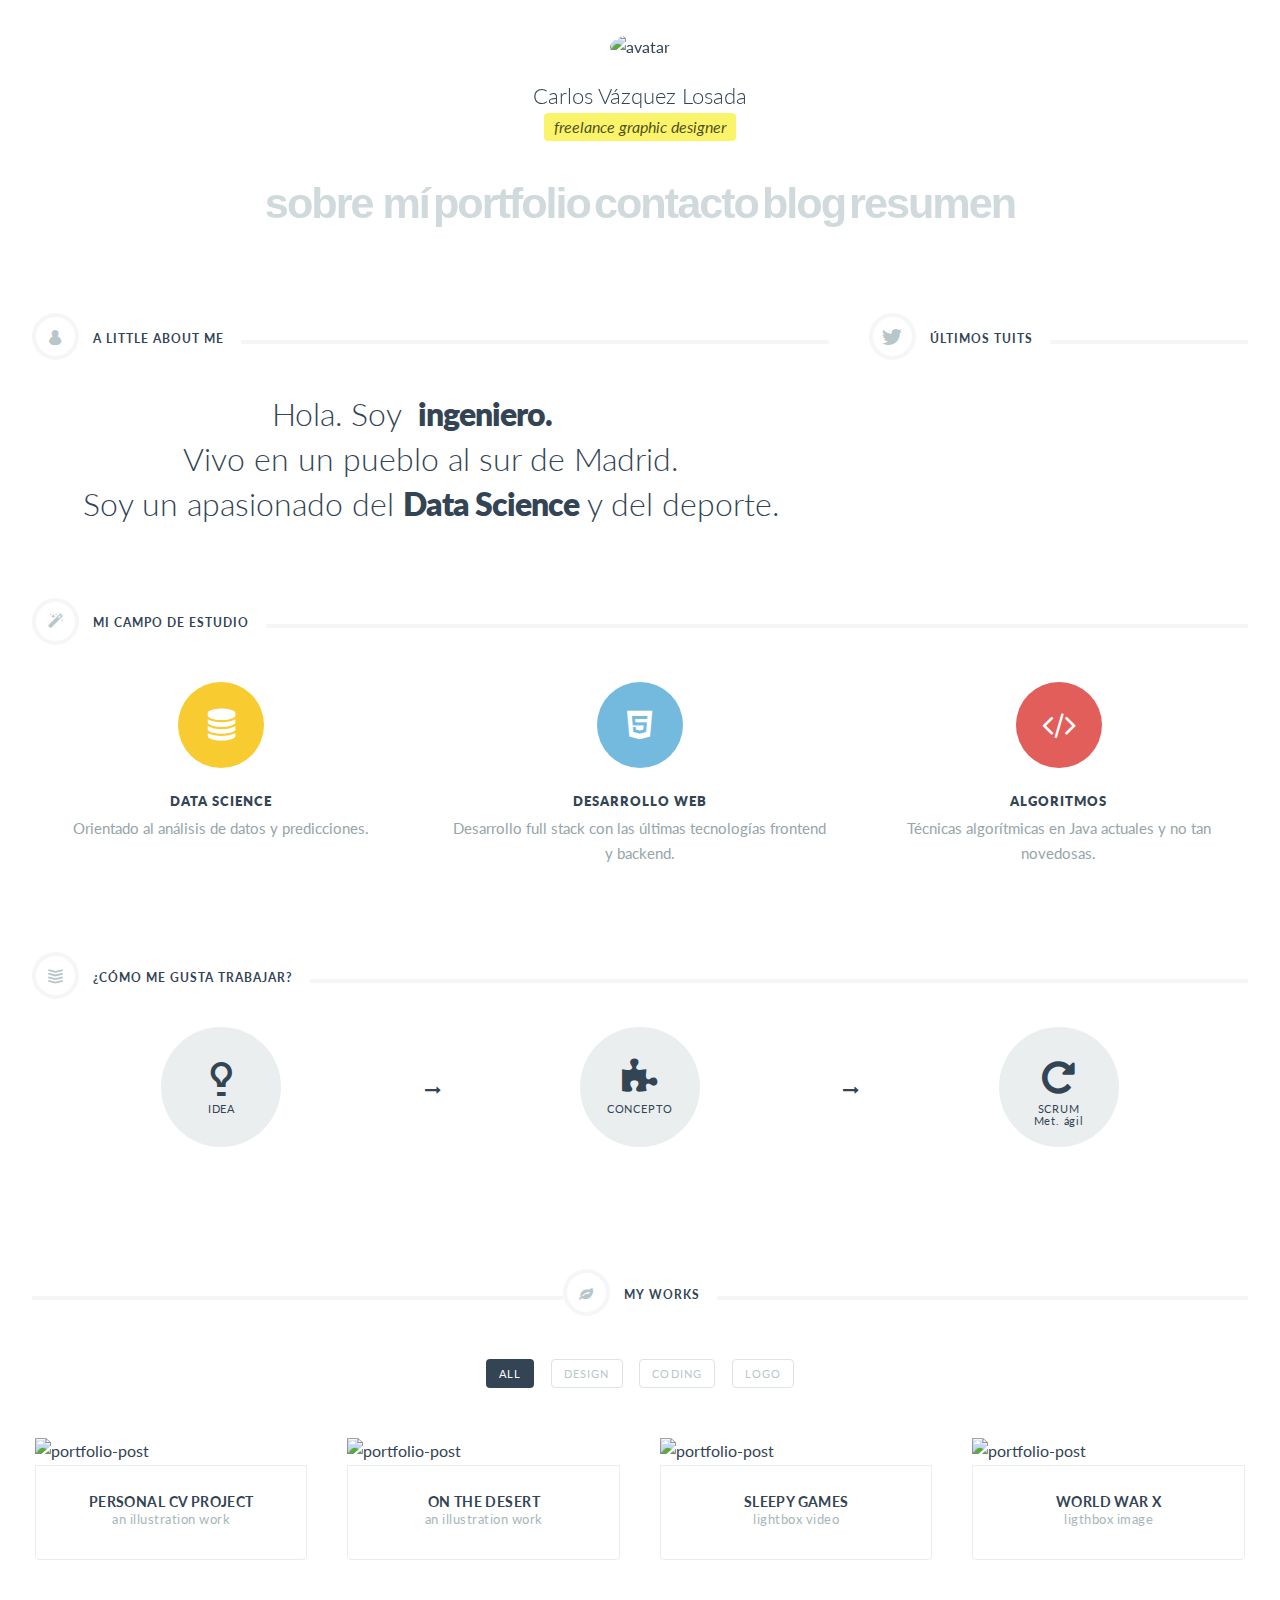
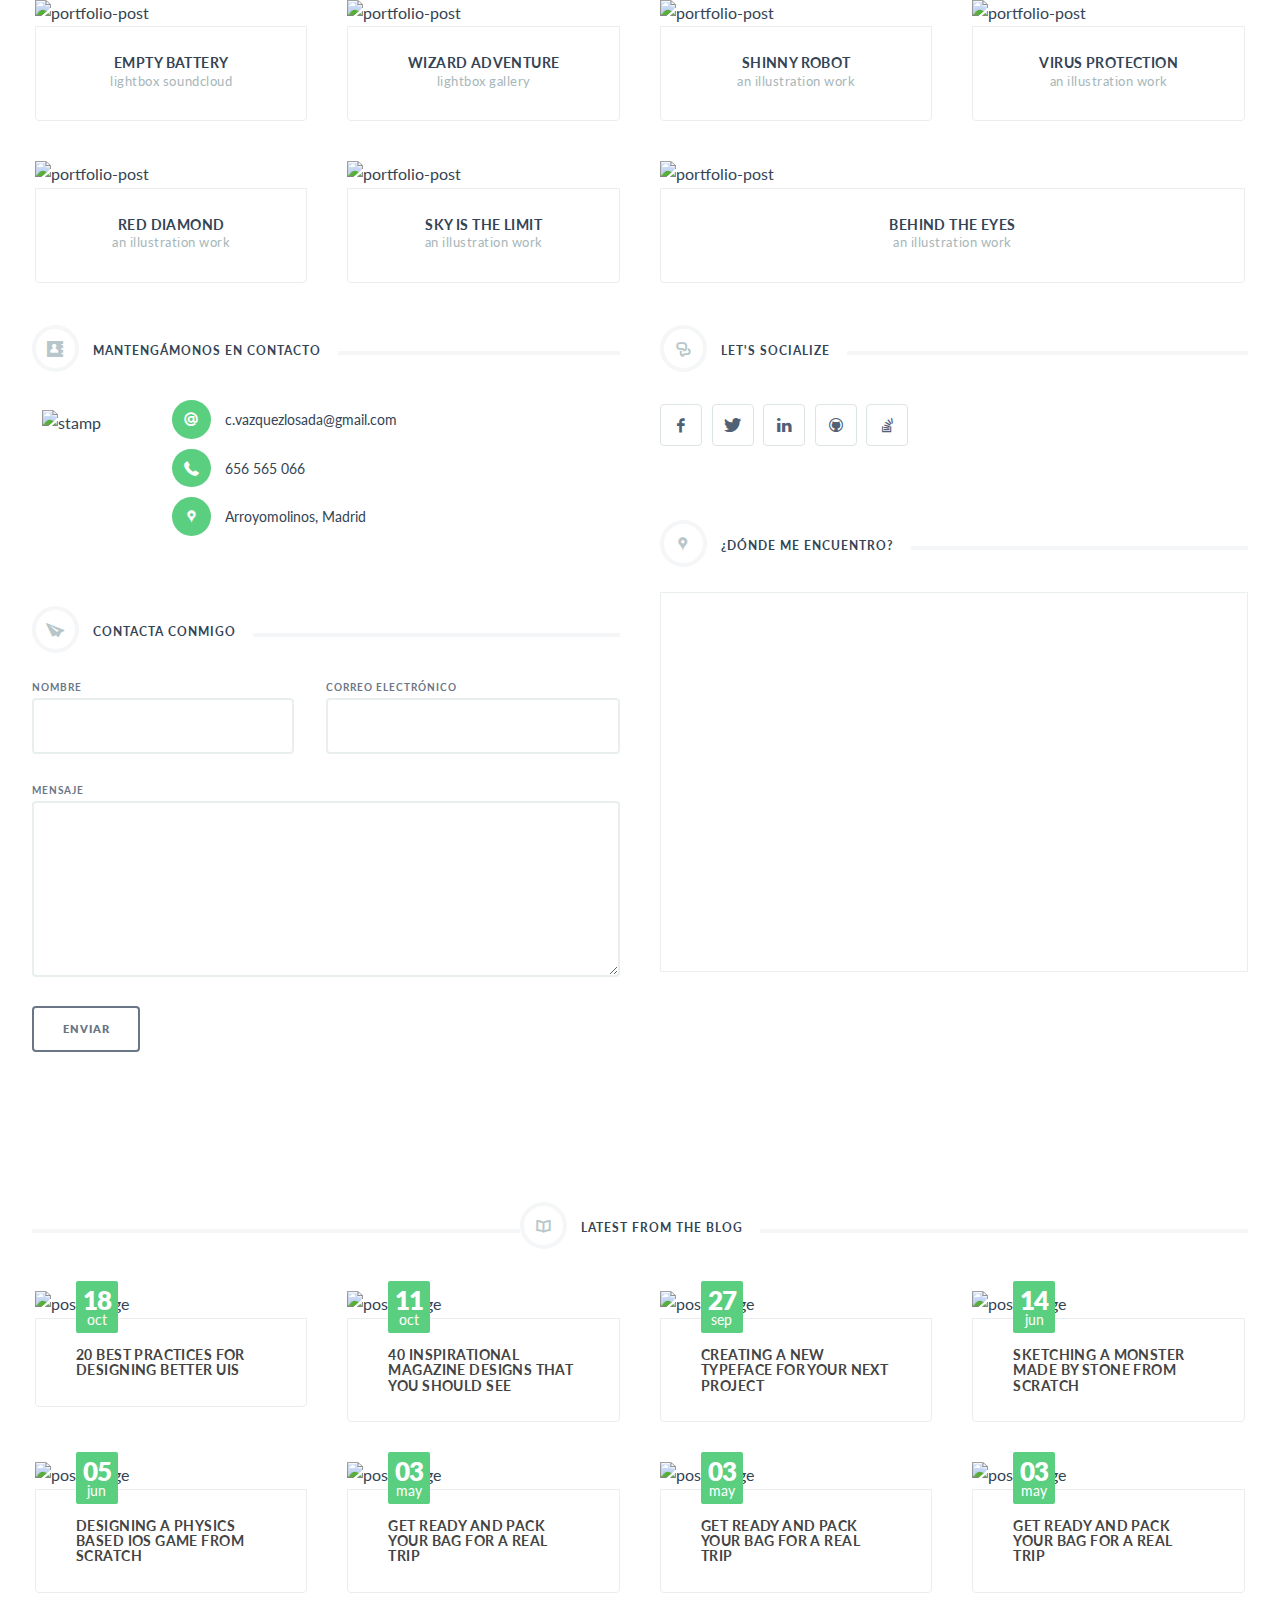
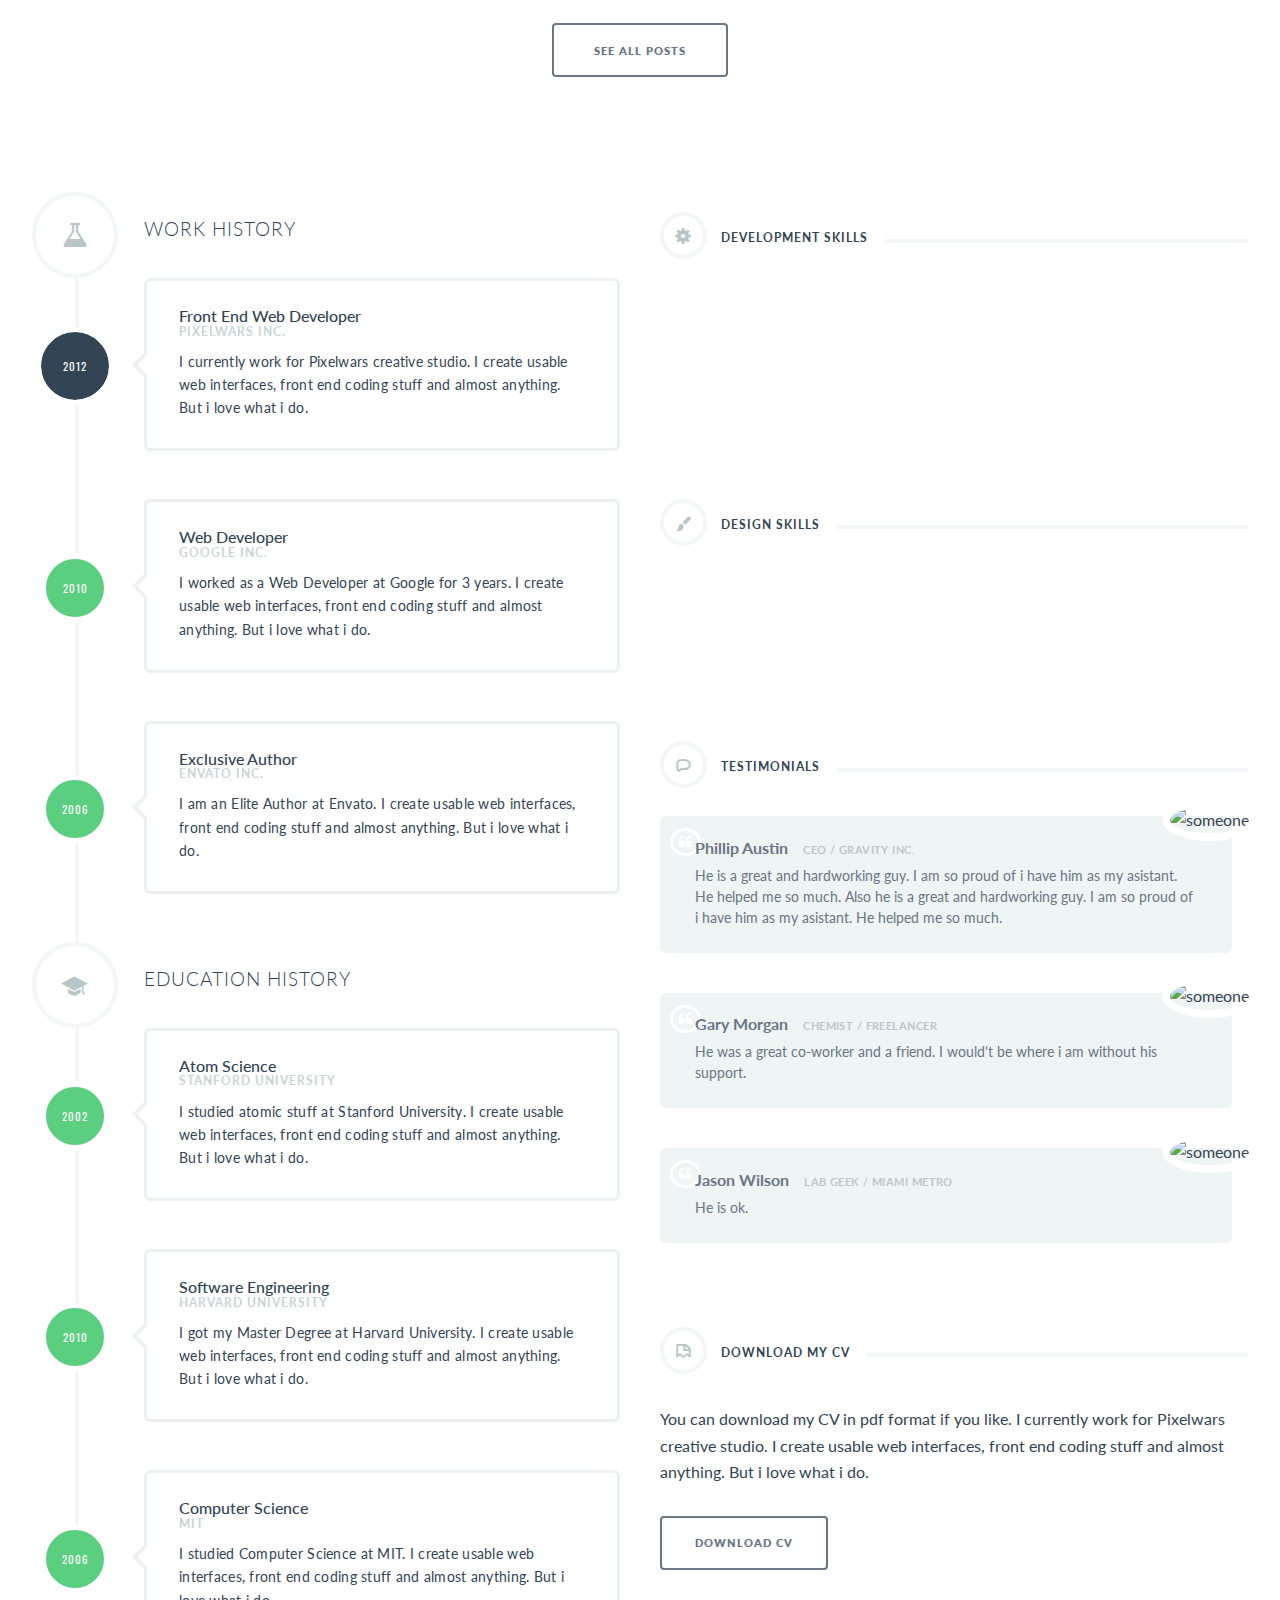
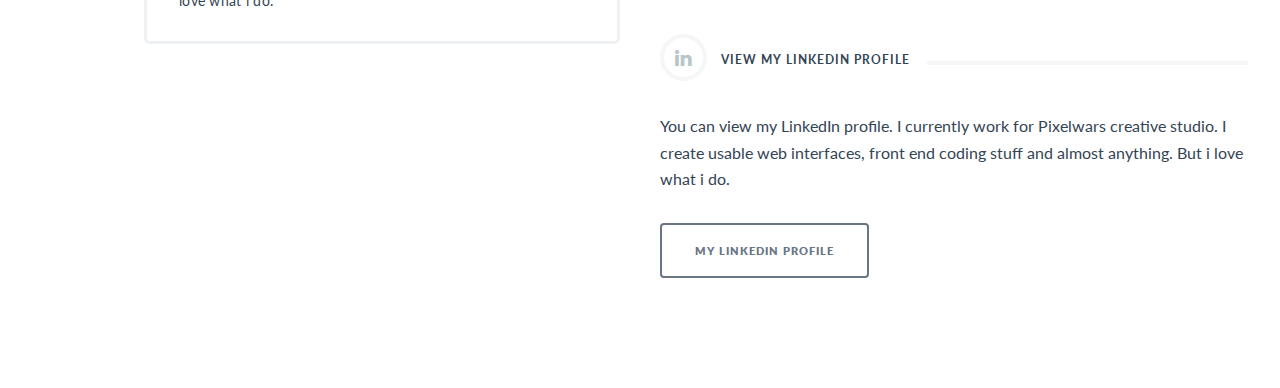
==== commit 7447f6a0: "About page finished." ====
--- a/main template/index.html
+++ b/main template/index.html
@@ -6,17 +6,17 @@
 
     <meta charset="utf-8" />
     <meta name="viewport" content="width=device-width, initial-scale=1, maximum-scale=1">
-    <meta name="description" content="cvCard - Responsive HTML5 vCard Template">
-    <meta name="keywords" content="vcard, html5, portfolio">
-    <meta name="author" content="Pixelwars">
-
-    <title>cvCard</title>
+    <meta name="description" content="Carlos Vázquez Losada - Un blog sobre Software">
+    <meta name="keywords" content="data, science, software, carlos, vázquez, cvazquezlos, c.vazquezlos">
+    <meta name="author" content="Carlos Vázquez Losada">
+
+    <title>Carlos Vázquez Losada - Un blog sobre Software</title>
 
     <!-- FAV and TOUCH ICONS -->
     <link rel="shortcut icon" href="images/ico/favicon.ico">
     <link rel="apple-touch-icon" href="images/ico/apple-touch-icon.png" />
 
-    <script src="js/modernizr.custom.js"></script>
+    <script src="https://cdnjs.cloudflare.com/ajax/libs/modernizr/2.8.2/modernizr.min.js"></script>
 
     <!-- FONTS -->
     <link href='http://fonts.googleapis.com/css?family=Lato:100,300,400,700,900,100italic,300italic,400italic,700italic,900italic' rel='stylesheet' type='text/css'>
@@ -39,17 +39,11 @@
     <link rel="stylesheet" type="text/css" href="css/tooltipster.css">
     <link rel="stylesheet" type="text/css" href="css/style.css">
     <link rel="stylesheet" type="text/css" href="css/main.css">
-
     <!--[if lte IE 9]>
             <script src="js/html5shiv.js"></script>
             <script src="js/respond.min.js"></script>
             <script src="js/selectivizr-min.js"></script>
         <![endif]-->
-
-    <link rel="stylesheet" type="text/css" href="style-switcher/style.css">
-    <link rel="stylesheet" class="base-skin" type="text/css" href="#">
-
-
     <!-- InstanceBeginEditable name="head" -->
     <!-- InstanceEndEditable -->
 
@@ -65,11 +59,11 @@
             <p>freelance graphic designer</p>
             <ul class="vs-nav">
                 <!-- InstanceBeginEditable name="Menu-Content" -->
-                <li><a href="#/about">about me</a></li>
+                <li><a href="#/about">sobre mí</a></li>
                 <li><a href="#/portfolio">portfolio</a></li>
-                <li><a href="#/contact">contact</a></li>
+                <li><a href="#/contact">contacto</a></li>
                 <li><a href="#/blog">blog</a></li>
-                <li><a href="#/resume">resume</a></li>
+                <li><a href="#/resume">resumen</a></li>
             </ul>
             <div class="header-search">
                 <form role="search" method="get" id="search-form" action="#">
@@ -91,17 +85,14 @@
                             <!-- intro -->
                             <div class="intro">
                                 <h2>
-                                    Hello. I am
+                                    Hola. Soy
                                     <span class="rotate-words">
-                                            <span>an illustrator.</span>
-                                    <span>a writer.</span>
-                                    <span>a freelancer.</span>
-                                    <span>an inventor.</span>
-                                    <span>a wordpress fan.</span>
-                                    <span>a coffee lover.</span>
+                                        <span>ingeniero.</span>
+                                        <span>escritor.</span>
+                                        <span>deportista.</span>
                                     </span>
-                                    <br> I live in a small town somewhere in the world.
-                                    <br> I am passionated about <strong>minimalistic</strong> and flat design.
+                                    <br> Vivo en un pueblo al sur de Madrid.
+                                    <br> Soy un apasionado del <strong>Data Science</strong> y del deporte.
                                 </h2>
                             </div>
                             <!-- intro -->
@@ -109,218 +100,146 @@
                         <!-- column 8/12 -->
                         <!-- column 4/12 -->
                         <div class="col-md-4">
-                            <h2 class="section-title"><span><i class="icon-twitter"></i>LATEST TWEETS</span></h2>
-                            <div id="latest-tweets" class="widget-twitter" data-twitter-name="pixelwarsdesign" data-tweet-count="1" data-include-retweets="false"></div>
+                            <h2 class="section-title"><span><i class="icon-twitter"></i>ÚLTIMOS TUITS</span></h2>
+                            <div id="latest-tweets" class="widget-twitter" data-twitter-name="cvazquezlos" data-tweet-count="1" data-include-retweets="false"></div>
                         </div>
                         <!-- column 4/12 -->
                     </div>
                     <!-- row -->
-                    <h2 class="section-title"><span><i class="fa fa-magic"></i>SERVICES</span></h2>
+                    <h2 class="section-title"><span><i class="fa fa-magic"></i>MI CAMPO DE ESTUDIO</span></h2>
                     <!-- SERVICES -->
                     <div class="row">
-                        <div class="col-sm-6 col-md-3">
+                        <div class="col-sm-6 col-md-4">
                             <!-- service -->
                             <div class="service color1">
-                                <i class="fa fa-html5"></i>
-                                <h4>Web Design</h4>
-                                <p>I design super cool websites. It is a long established fact that a reader will be distracted by the readable content. </p>
+                                <i class="fa fa-database"></i>
+                                <h4>Data Science</h4>
+                                <p>Orientado al análisis de datos y predicciones.</p>
                             </div>
                             <!-- service -->
                         </div>
-                        <div class="col-sm-6 col-md-3">
+                        <div class="col-sm-6 col-md-4">
                             <!-- service -->
                             <div class="service color2">
-                                <i class="fa fa-font"></i>
-                                <h4>Type Design</h4>
-                                <p>I can design beautiful type faces for both digital and print media. It is a long established fact that a reader will be distracted. </p>
+                                <i class="fa fa-html5"></i>
+                                <h4>Desarrollo web</h4>
+                                <p>Desarrollo full stack con las últimas tecnologías frontend y backend.</p>
                             </div>
                             <!-- service -->
                         </div>
-                        <div class="col-sm-6 col-md-3">
-                            <!-- service -->
-                            <div class="service color3">
-                                <i class="icon-smashmag"></i>
-                                <h4>Blog Writer</h4>
-                                <p>I write about web design. It is a long established fact that a reader will be distracted by the readable content. </p>
-                            </div>
-                            <!-- service -->
-                        </div>
-                        <div class="col-sm-6 col-md-3">
+                        <div class="col-sm-6 col-md-4">
                             <!-- service -->
                             <div class="service color4">
-                                <i class="fa fa-rocket"></i>
-                                <h4>Project Management</h4>
-                                <p>I have strong project management skills. It is a long established fact that a reader will be distracted by the readable content. </p>
+                                <i class="fa fa-code"></i>
+                                <h4>Algoritmos</h4>
+                                <p>Técnicas algorítmicas en Java actuales y no tan novedosas.</p>
                             </div>
                             <!-- service -->
                         </div>
                     </div>
                     <!-- SERVICES -->
-                    <h2 class="section-title"><span><i class="icon-layers-alt"></i>WORK PROCESS</span></h2>
+                    <h2 class="section-title"><span><i class="icon-layers-alt"></i>¿CÓMO ME GUSTA TRABAJAR?</span></h2>
                     <!-- PROCESS -->
                     <div class="row">
-                        <div class="col-xs-6 col-sm-4 col-md-2">
-                            <!-- process -->
+                        <div class="col-xs-6 col-sm-4 col-md-4">
                             <div class="process">
                                 <div class="process-box">
                                     <i class="icon-lamp"></i>
                                     <h4>IDEA</h4>
                                 </div>
                             </div>
-                            <!-- process -->
-                        </div>
-                        <div class="col-xs-6 col-sm-4 col-md-2">
-                            <!-- process -->
+                        </div>
+                        <div class="col-xs-6 col-sm-4 col-md-4">
                             <div class="process">
                                 <div class="process-box">
                                     <i class="fa fa-puzzle-piece"></i>
-                                    <h4>CONCEPT</h4>
-                                </div>
-                            </div>
-                            <!-- process -->
-                        </div>
-                        <div class="col-xs-6 col-sm-4 col-md-2">
-                            <!-- process -->
+                                    <h4>CONCEPTO</h4>
+                                </div>
+                            </div>
+                        </div>
+                        <div class="col-xs-6 col-sm-4 col-md-4">
                             <div class="process">
-
                                 <div class="process-box">
-                                    <i class="icon-brush"></i>
-                                    <h4>DESIGN</h4>
-                                </div>
-                            </div>
-                            <!-- process -->
-                        </div>
-                        <div class="col-xs-6 col-sm-4 col-md-2">
-                            <!-- process -->
-                            <div class="process">
-
-                                <div class="process-box">
-                                    <i class="fa fa-cube"></i>
-                                    <h4>DEVELOP</h4>
-                                </div>
-                            </div>
-                            <!-- process -->
-                        </div>
-                        <div class="col-xs-6 col-sm-4 col-md-2">
-                            <!-- process -->
-                            <div class="process">
-
-                                <div class="process-box">
-                                    <i class="fa fa-bug"></i>
-                                    <h4>TEST</h4>
-                                </div>
-                            </div>
-                            <!-- process -->
-                        </div>
-                        <div class="col-xs-6 col-sm-4 col-md-2">
-                            <!-- process -->
-                            <div class="process">
-
-                                <div class="process-box">
-                                    <i class="fa fa-rocket"></i>
-                                    <h4>LAUNCH</h4>
-                                </div>
-                            </div>
-                            <!-- process -->
+                                    <i class="fa fa-repeat"></i>
+                                    <h4>SCRUM<br>Met. ágil</h4>
+                                </div>
+                            </div>
                         </div>
                     </div>
                     <!-- PROCESS -->
+                    <!--
                     <h2 class="section-title"><span>FUN FACT</span></h2>
-                    <!-- FUN FACT -->
                     <div class="row">
                         <div class="col-sm-6 col-md-3">
-                            <!-- fun-fact -->
                             <div class="fun-fact">
                                 <i class="icon-instagram-1"></i>
                                 <h4>24000 SHOTS CAPTURED</h4>
                             </div>
-                            <!-- fun-fact -->
                         </div>
                         <div class="col-sm-6 col-md-3">
-                            <!-- fun-fact -->
                             <div class="fun-fact">
                                 <i class="icon-jabber"></i>
                                 <h4>37 PROJECTS COMPLETED</h4>
                             </div>
-                            <!-- fun-fact -->
                         </div>
                         <div class="col-sm-6 col-md-3">
-                            <!-- fun-fact -->
                             <div class="fun-fact">
                                 <i class="icon-child"></i>
                                 <h4>87 SATISFIED CUSTOMERS</h4>
                             </div>
-                            <!-- fun-fact -->
                         </div>
                         <div class="col-sm-6 col-md-3">
-                            <!-- fun-fact -->
                             <div class="fun-fact">
                                 <i class="icon-bicycle"></i>
                                 <h4>1450 KM CYCLED</h4>
                             </div>
-                            <!-- fun-fact -->
                         </div>
                     </div>
-                    <!-- FUN FACT -->
                     <h2 class="section-title"><span>CLIENTS</span></h2>
-                    <!-- CLIENTS -->
                     <div class="row">
                         <div class="col-xs-6 col-sm-4 col-md-2">
-                            <!-- client -->
                             <div class="client">
                                 <a href="#">
                                     <img src="images/clients/client-01.png" alt="client">
                                 </a>
                             </div>
-                            <!-- client -->
                         </div>
                         <div class="col-xs-6 col-sm-4 col-md-2">
-                            <!-- client -->
                             <div class="client">
                                 <a href="#">
                                     <img src="images/clients/client-02.png" alt="client">
                                 </a>
                             </div>
-                            <!-- client -->
                         </div>
                         <div class="col-xs-6 col-sm-4 col-md-2">
-                            <!-- client -->
                             <div class="client">
                                 <a href="#">
                                     <img src="images/clients/client-03.png" alt="client">
                                 </a>
                             </div>
-                            <!-- client -->
                         </div>
                         <div class="col-xs-6 col-sm-4 col-md-2">
-                            <!-- client -->
                             <div class="client">
                                 <a href="#">
                                     <img src="images/clients/client-04.png" alt="client">
                                 </a>
                             </div>
-                            <!-- client -->
                         </div>
                         <div class="col-xs-6 col-sm-4 col-md-2">
-                            <!-- client -->
                             <div class="client">
                                 <a href="#">
                                     <img src="images/clients/client-05.png" alt="client">
                                 </a>
                             </div>
-                            <!-- client -->
                         </div>
                         <div class="col-xs-6 col-sm-4 col-md-2">
-                            <!-- client -->
                             <div class="client">
                                 <a href="#">
                                     <img src="images/clients/client-06.png" alt="client">
                                 </a>
                             </div>
-                            <!-- client -->
                         </div>
                     </div>
-                    <!-- CLIENTS -->
                     <h2 class="section-title"><span>OTHER PAGES</span></h2>
                     <p>
                         <a class="button" href="404.html">404</a>
@@ -331,6 +250,7 @@
                         <a class="button" href="shortcodes.html">Shortcodes</a>
                         <a class="button" href="typography.html">Typography</a>
                     </p>
+                    -->
                 </div>
             </section>
             <!-- PAGE : ABOUT -->
@@ -514,40 +434,39 @@
                     <div class="row">
                         <!-- column 6/12 -->
                         <div class="col-md-6">
-                            <h2 class="section-title"><span><i class="icon-address-book"></i>LET'S GET IN TOUCH</span></h2>
+                            <h2 class="section-title"><span><i class="icon-address-book"></i>MANTENGÁMONOS EN CONTACTO</span></h2>
                             <!-- LETTER -->
                             <div class="letter">
-                                <h4 class="letter-title">Johhny Alexander Doe</h4>
                                 <div class="stamp">
                                     <img src="images/site/stamp-image.png" alt="stamp">
                                 </div>
                                 <div class="letter-info">
-                                    <p><i class="icon-at"></i>johhny@gmail.com</p>
-                                    <p><i class="icon-phone"></i>123 456 78 99</p>
-                                    <p><i class="icon-location"></i>121 King Street, Melbourne Victoria 3000 Australia</p>
+                                    <p><i class="icon-at"></i>c.vazquezlosada@gmail.com</p>
+                                    <p><i class="icon-phone"></i>656 565 066</p>
+                                    <p><i class="icon-location"></i>Arroyomolinos, Madrid</p>
                                 </div>
                             </div>
                             <!-- LETTER -->
-                            <h2 class="section-title"><span><i class="icon-paper-plane"></i>DROP ME A LINE</span></h2>
+                            <h2 class="section-title"><span><i class="icon-paper-plane"></i>CONTACTA CONMIGO</span></h2>
                             <!-- .contact-form -->
                             <div class="contact-form">
                                 <form id="contact-form" action="send-mail.php" method="post">
                                     <!-- enter mail subject here -->
                                     <input type="hidden" name="subject" id="subject" value="You have a new message from cvCard!">
                                     <p>
-                                        <label for="name">NAME</label>
+                                        <label for="name">NOMBRE</label>
                                         <input type="text" name="name" id="name" class="required">
                                     </p>
                                     <p>
-                                        <label for="email">EMAIL</label>
+                                        <label for="email">CORREO ELECTRÓNICO</label>
                                         <input type="text" name="email" id="email" class="required email">
                                     </p>
                                     <p>
-                                        <label for="message">MESSAGE</label>
+                                        <label for="message">MENSAJE</label>
                                         <textarea name="message" id="message" class="required"></textarea>
                                     </p>
                                     <p>
-                                        <input type="submit" class="submit button primary" value="SEND">
+                                        <input type="submit" class="submit button primary" value="ENVIAR">
                                     </p>
                                 </form>
                             </div>
@@ -560,96 +479,26 @@
                             <!-- SOCIAL -->
                             <ul class="social">
                                 <li>
-                                    <a class="facebook" href="#"></a>
+                                    <a class="facebook" href="https://www.facebook.com/profile.php?id=100005939719228" target="_blank"></a>
                                 </li>
                                 <li>
-                                    <a class="twitter" href="#"></a>
+                                    <a class="twitter" href="https://twitter.com/cvazquezlos" target="_blank"></a>
                                 </li>
                                 <li>
-                                    <a class="linkedin" href="#"></a>
+                                    <a class="linkedin" href="https://www.linkedin.com/in/carlos-vazquez-losada/" target="_blank"></a>
                                 </li>
                                 <li>
-                                    <a class="google-plus" href="#"></a>
+                                    <a class="github" href="https://github.com/cvazquezlos" target="_blank"></a>
                                 </li>
                                 <li>
-                                    <a class="pinterest" href="#"></a>
+                                    <a class="stack-overflow" href="http://stackoverflow.com/users/6877607/carlos-v%C3%A1zquez-losada" target="_blank"></a>
                                 </li>
-                                <li>
-                                    <a class="github" href="#"></a>
-                                </li>
-                                <li>
-                                    <a class="behance" href="#"></a>
-                                </li>
-                                <li>
-                                    <a class="dribbble" href="#"></a>
-                                </li>
-                                <li>
-                                    <a class="instagram" href="#"></a>
-                                </li>
-                                <li>
-                                    <a class="lastfm" href="#"></a>
-                                </li>
-                                <li>
-                                    <a class="rss" href="#"></a>
-                                </li>
-                                <li>
-                                    <a class="vimeo" href="#"></a>
-                                </li>
-                                <li>
-                                    <a class="forrst" href="#"></a>
-                                </li>
-                                <li>
-                                    <a class="skype" href="#"></a>
-                                </li>
-                                <li>
-                                    <a class="picasa" href="#"></a>
-                                </li>
-                                <li>
-                                    <a class="youtube" href="#"></a>
-                                </li>
-                                <li>
-                                    <a class="flickr" href="#"></a>
-                                </li>
-                                <li>
-                                    <a class="tumblr" href="#"></a>
-                                </li>
-                                <li>
-                                    <a class="blogger" href="#"></a>
-                                </li>
-                                <li>
-                                    <a class="delicious" href="#"></a>
-                                </li>
-                                <li>
-                                    <a class="digg" href="#"></a>
-                                </li>
-                                <li>
-                                    <a class="friendfeed" href="#"></a>
-                                </li>
-                                <li>
-                                    <a class="wordpress" href="#"></a>
-                                </li>
-                                <li>
-                                    <a class="stack-overflow" href="#"></a>
-                                </li>
-                                <li>
-                                    <a class="foursquare" href="#"></a>
-                                </li>
-                                <li>
-                                    <a class="xing" href="#"></a>
-                                </li>
-                                <li>
-                                    <a class="weibo" href="#"></a>
-                                </li>
-                                <!--<li><a class="deviantart" href="#"></a></li>
-                                    <li><a class="soundcloud" href="#"></a></li>
-                                    <li><a class="fivehundredpx" href="#"></a></li>
-                                    <li><a class="slideshare" href="#"></a></li>-->
                             </ul>
                             <!-- SOCIAL -->
-                            <h2 class="section-title"><span><i class="icon-location"></i>LOCATION</span></h2>
+                            <h2 class="section-title"><span><i class="icon-location"></i>¿DÓNDE ME ENCUENTRO?</span></h2>
                             <!-- GOOGLE MAP -->
                             <div class="map">
-                                <div data-latitude="-25.363882" data-longitude="131.044922" data-zoom="4" id="map-canvas" class="map-canvas"></div>
+                                <div data-latitude="40.278096" data-longitude="-3.921429" data-zoom="10" id="map-canvas" class="map-canvas"></div>
                             </div>
                             <!-- GOOGLE MAP -->
                         </div>
@@ -959,46 +808,31 @@
     <div class="p-overlay"></div>
     <!-- ALERT : used for contact form mail delivery alert -->
     <div class="site-alert animated"></div>
-    <!-- InstanceEndEditable -->
-    <!-- SCRIPTS -->
-    <script src="js/jquery-1.10.2.min.js"></script>
-    <script src="js/jquery-migrate-1.2.1.min.js"></script>
-    <script src="js/jquery.address-1.5.min.js"></script>
+<!-- InstanceEndEditable -->
+<!-- SCRIPTS -->
+    <script src="https://code.jquery.com/jquery-1.10.2.min.js" integrity="sha256-C6CB9UYIS9UJeqinPHWTHVqh/E1uhG5Twh+Y5qFQmYg=" crossorigin="anonymous"></script>
+    <script src="http://code.jquery.com/jquery-migrate-1.2.1.min.js"></script>
+    <script src="https://cdnjs.cloudflare.com/ajax/libs/jquery.address/1.5/jquery.address.min.js"></script>
     <script src="js/triple.layout.js"></script>
-    <script src="js/smoothscroll.js"></script>
+    <script src="https://cdnjs.cloudflare.com/ajax/libs/smoothscroll/1.4.6/SmoothScroll.min.js"></script>
     <script src="js/nprogress/nprogress.js"></script>
-    <script src="js/fastclick.js"></script>
+    <script src="https://cdnjs.cloudflare.com/ajax/libs/fastclick/0.6.11/fastclick.min.js"></script>
     <script src="js/jquery.imagesloaded.min.js"></script>
-    <script src="js/jquery.isotope.min.js"></script>
-    <script src="js/jquery.flexslider-min.js"></script>
-    <script src="js/jquery.fitvids.js"></script>
-    <script src="js/jquery.validate.min.js"></script>
+    <script src="https://cdnjs.cloudflare.com/ajax/libs/jquery.isotope/2.2.2/isotope.pkgd.min.js"></script>
+    <script src="https://cdnjs.cloudflare.com/ajax/libs/flexslider/2.2.0/jquery.flexslider-min.js"></script>
+    <script src="https://cdnjs.cloudflare.com/ajax/libs/fitvids/1.0.1/jquery.fitvids.js"></script>
+    <script src="https://cdnjs.cloudflare.com/ajax/libs/jquery-validate/1.11.1/jquery.validate.min.js"></script>
     <script src="js/jquery.uniform.min.js"></script>
-    <script src="js/jquery.fancybox-1.3.4.pack.js"></script>
-    <script src="js/jquery.tooltipster.min.js"></script>
+    <script src="https://cdnjs.cloudflare.com/ajax/libs/fancybox/1.3.4/jquery.fancybox-1.3.4.pack.min.js"></script>
+    <script src="https://cdnjs.cloudflare.com/ajax/libs/tooltipster/2.2.3/js/jquery.tooltipster.min.js"></script>
     <script src="js/google-code-prettify/prettify.js"></script>
-    <script src="js/twitterFetcher_v10_min.js"></script>
-    <script src="js/mediaelement/mediaelement-and-player.min.js"></script>
+    <script src="https://cdnjs.cloudflare.com/ajax/libs/twitter-fetcher/16.0.2/js/twitterFetcher_min.js"></script>
+    <script src="https://cdnjs.cloudflare.com/ajax/libs/mediaelement/2.13.1/js/mediaelement-and-player.min.js"></script>
     <script src="js/send-mail.js"></script>
     <script src="js/classie.js"></script>
     <script src="https://maps.googleapis.com/maps/api/js?v=3.exp&amp;sensor=false"></script>
     <script src="js/main.js"></script>
     <!--************************** STYLE SWITCHER -->
-    <script src="style-switcher/jquery.cookie.js"></script>
-    <script src="style-switcher/style.switcher.js"></script>
-    <div id="skin-select">
-        <a id="toggle"></a>
-        <div class="skin-part" data-linkClass="base-skin">
-            <h3>BASE STYLE</h3>
-            <ul>
-                <li><a href="#" class="active">Default</a></li>
-                <li><a href="css/skins/flat.css">Flat</a></li>
-                <li><a href="css/skins/overlay.css">Overlay</a></li>
-                <li><a href="css/skins/overlay-bold.css">Overlay Bold</a></li>
-            </ul>
-        </div>
-    </div>
-    <!--************************** STYLE SWITCHER -->
 </body>
 <!-- InstanceEnd -->
 </html>--- a/main template/css/main.css
+++ b/main template/css/main.css
@@ -1163,7 +1163,7 @@
  		width: 100%; border-width: 0; outline: none; height: 350px; border-radius: 4px;
 		}
 .map-canvas {
-	height: 342px; margin: 0px; padding: 0px; line-height: 1.6;
+	height: 362px; margin: 0px; padding: 0px; line-height: 1.6;
 	}
 	.map-canvas img { 
 		max-width: none; 
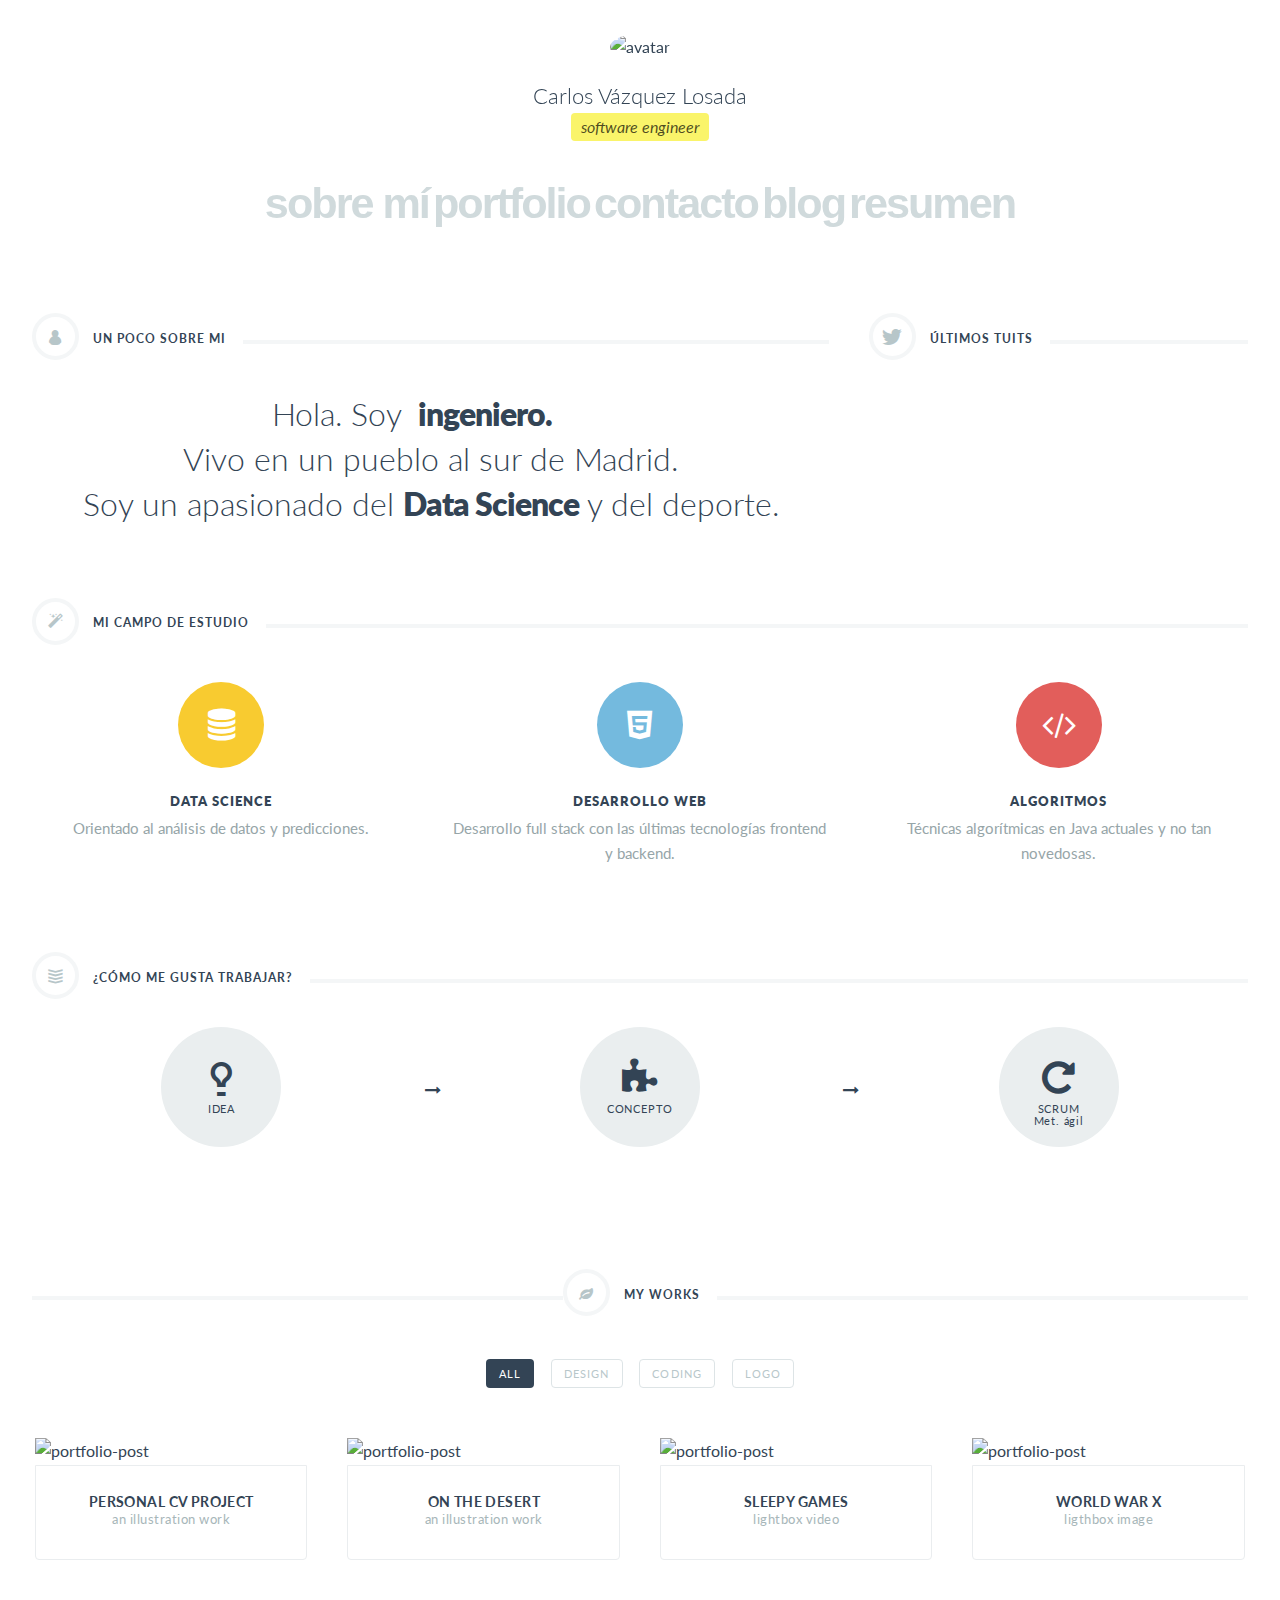
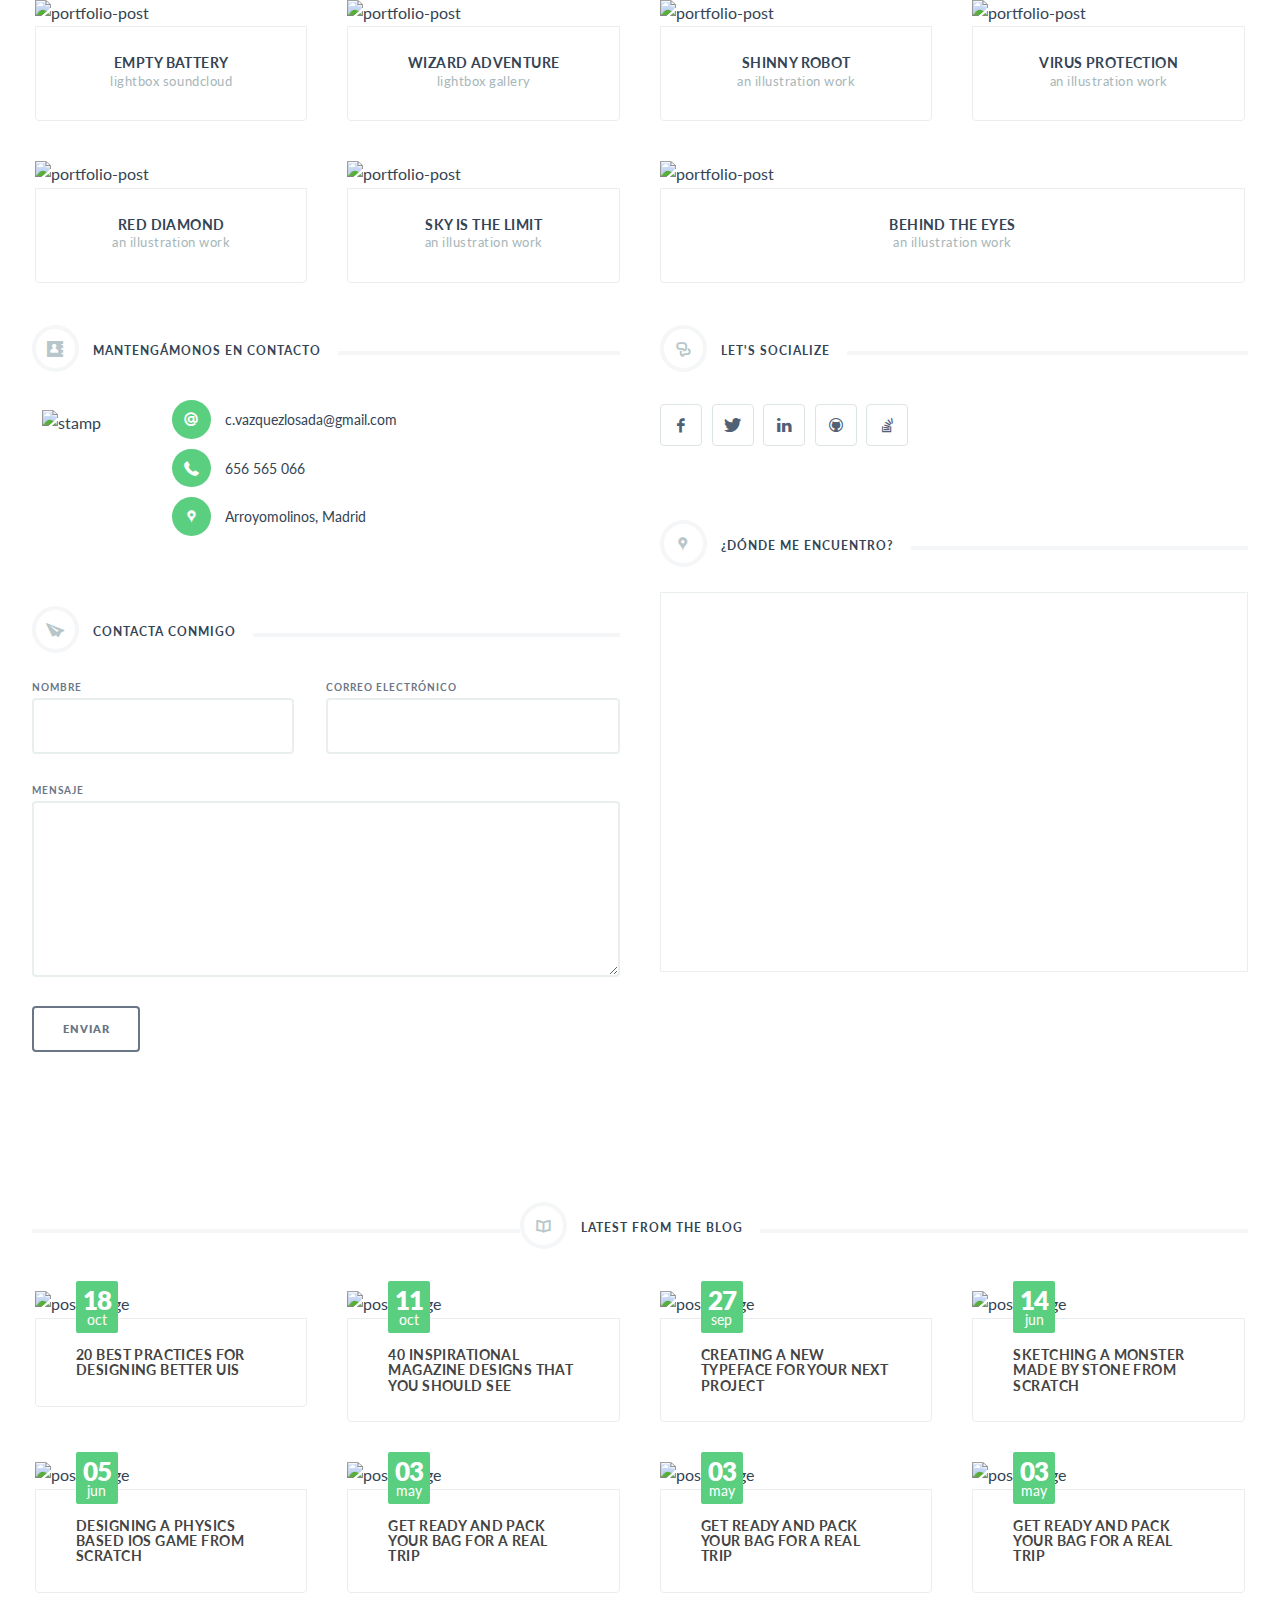
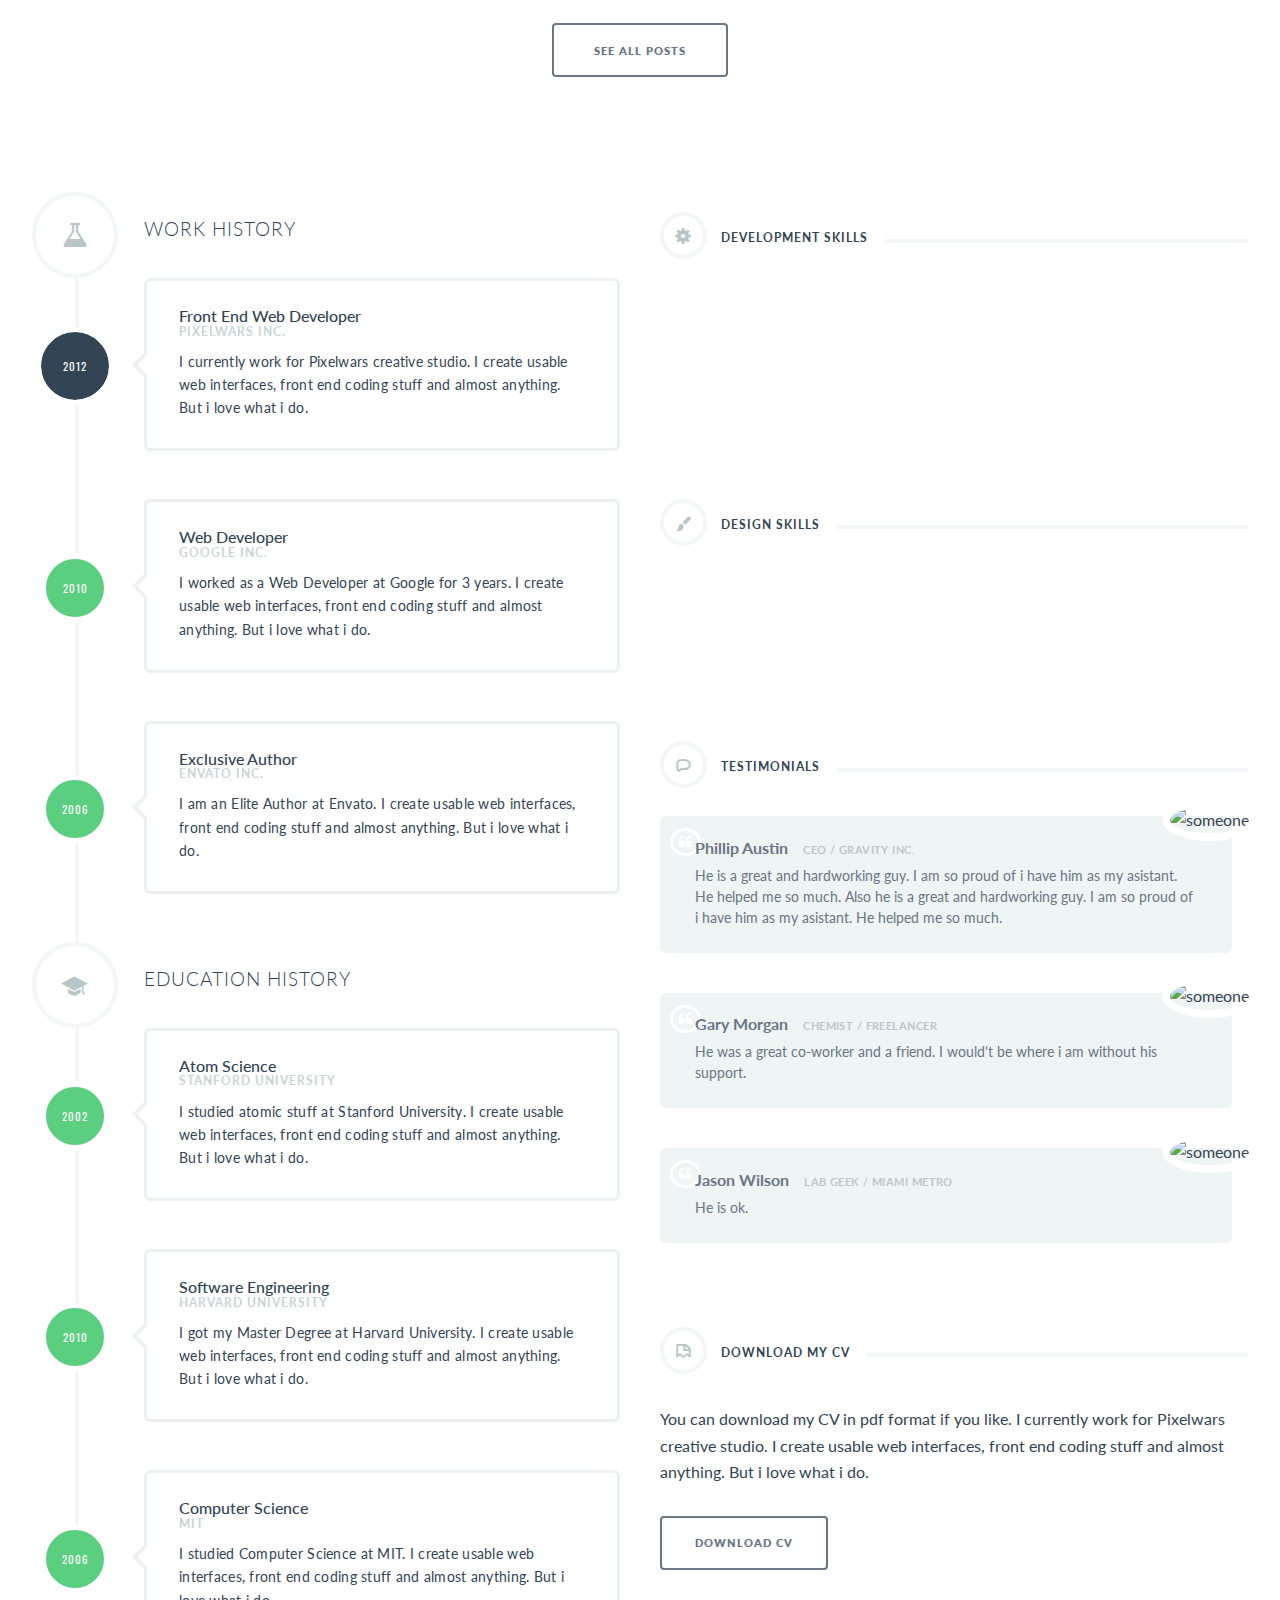
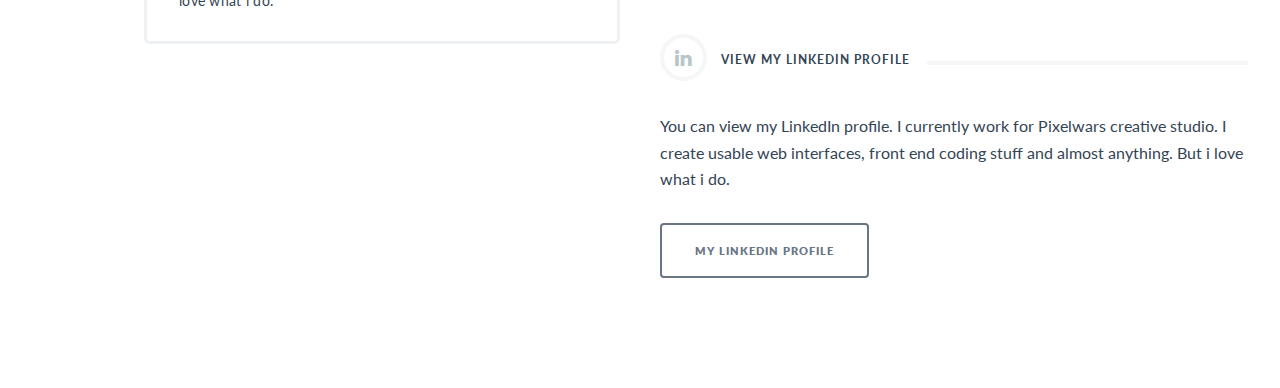
==== commit 24047bc7: "Added 404 page." ====
--- a/main template/index.html
+++ b/main template/index.html
@@ -49,14 +49,12 @@
 
 </head>
 
-
-
 <body>
     <div class="container" id="container">
         <header class="header">
             <img src="images/site/avatar.png" alt="avatar">
             <h1>Carlos Vázquez Losada</h1>
-            <p>freelance graphic designer</p>
+            <p>software engineer</p>
             <ul class="vs-nav">
                 <!-- InstanceBeginEditable name="Menu-Content" -->
                 <li><a href="#/about">sobre mí</a></li>
@@ -81,7 +79,7 @@
                     <div class="row">
                         <!-- column 8/12 -->
                         <div class="col-md-8">
-                            <h2 class="section-title"><span><i class="icon-guest"></i>A LITTLE ABOUT ME</span></h2>
+                            <h2 class="section-title"><span><i class="icon-guest"></i>UN POCO SOBRE MI</span></h2>
                             <!-- intro -->
                             <div class="intro">
                                 <h2>
@@ -835,4 +833,5 @@
     <!--************************** STYLE SWITCHER -->
 </body>
 <!-- InstanceEnd -->
+
 </html>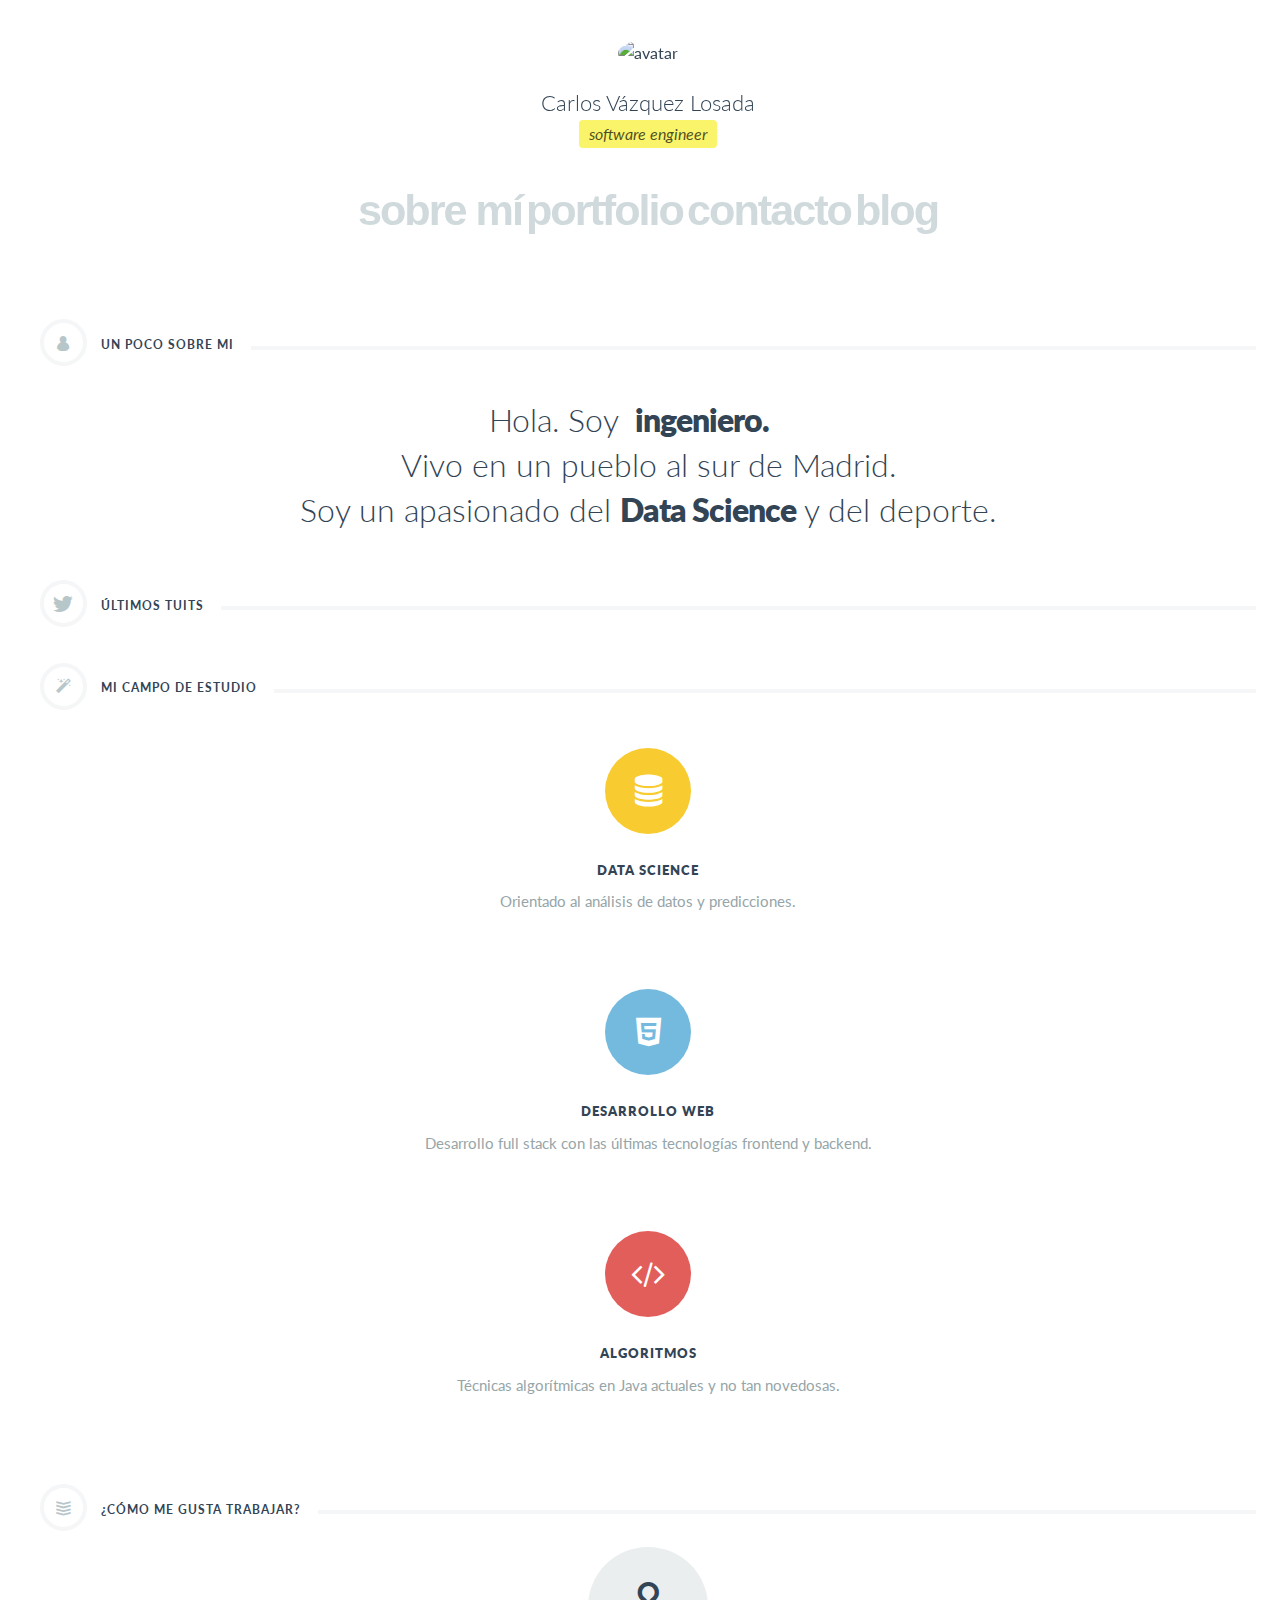
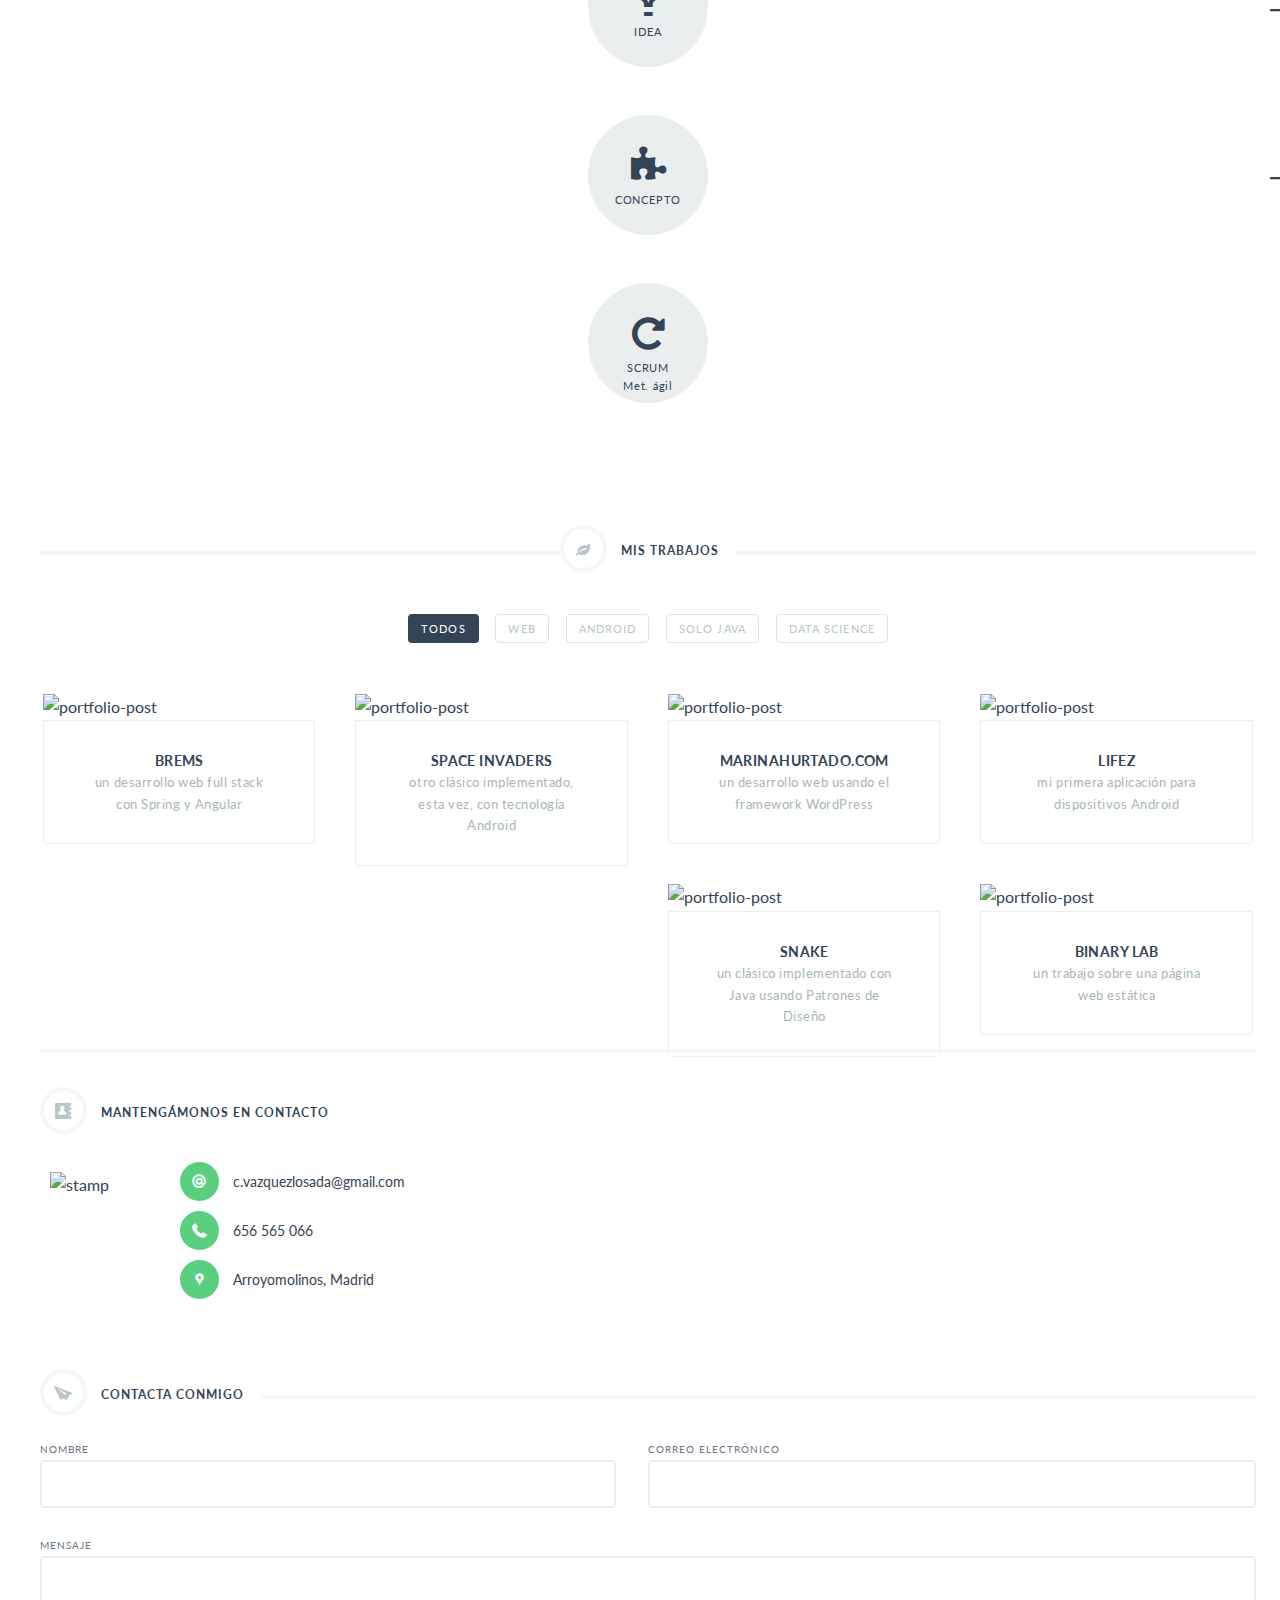
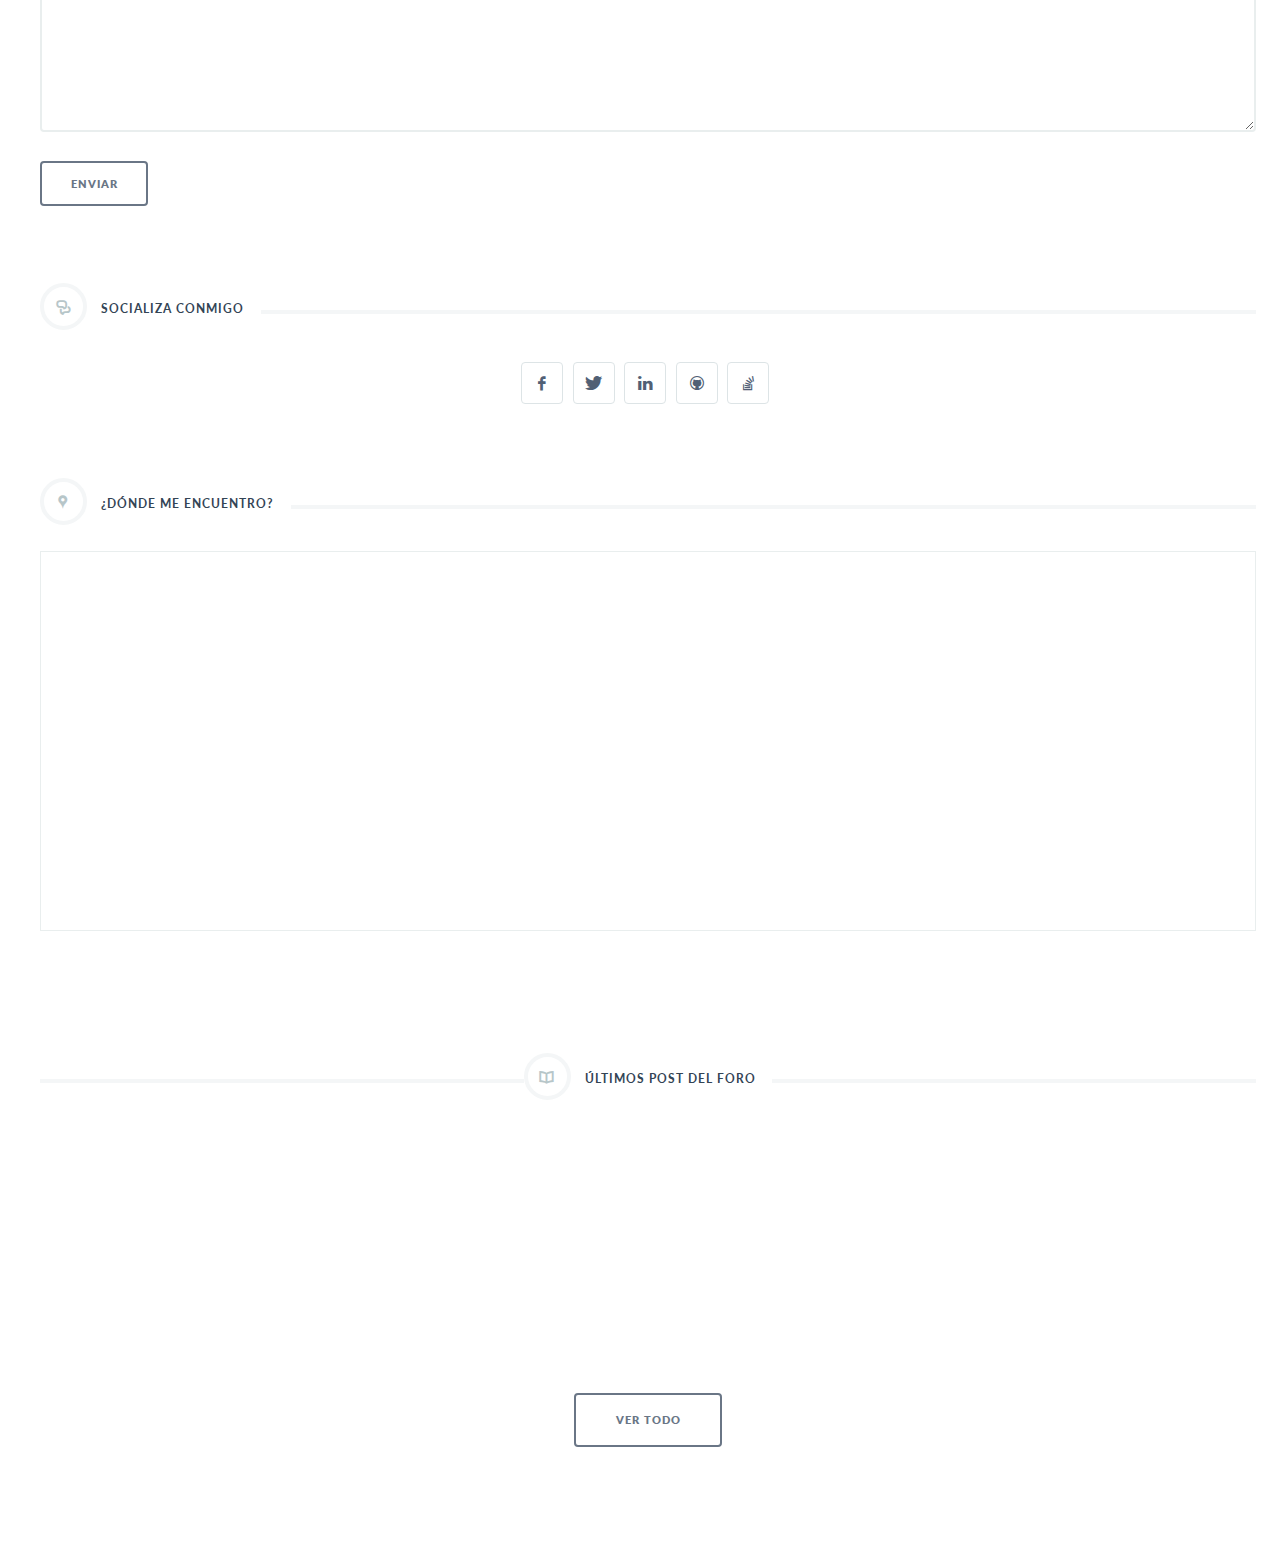
==== commit 97aabd92: "Deleted unused page from index." ====
--- a/main template/index.html
+++ b/main template/index.html
@@ -16,7 +16,7 @@
     <link rel="shortcut icon" href="images/ico/favicon.ico">
     <link rel="apple-touch-icon" href="images/ico/apple-touch-icon.png" />
 
-    <script src="https://cdnjs.cloudflare.com/ajax/libs/modernizr/2.8.2/modernizr.min.js"></script>
+    <script src="js/modernizr.custom.js"></script>
 
     <!-- FONTS -->
     <link href='http://fonts.googleapis.com/css?family=Lato:100,300,400,700,900,100italic,300italic,400italic,700italic,900italic' rel='stylesheet' type='text/css'>
@@ -26,7 +26,7 @@
     <!-- STYLES -->
     <link rel="stylesheet" type="text/css" media="print" href="css/print.css">
     <link rel="stylesheet" type="text/css" href="https://cdn.bootcss.com/normalize/2.1.3/normalize.css">
-    <link rel="stylesheet" type="text/css" href="https://maxcdn.bootstrapcdn.com/bootstrap/3.0.3/css/bootstrap.min.css">
+    <link rel="stylesheet" type="text/css" href="css/bootstrap.min.css">
     <link rel="stylesheet" type="text/css" href="js/nprogress/nprogress.css">
     <link rel="stylesheet" type="text/css" href="https://cdnjs.cloudflare.com/ajax/libs/animate.css/3.5.2/animate.css">
     <link rel="stylesheet" type="text/css" href="https://cdnjs.cloudflare.com/ajax/libs/font-awesome/4.6.1/css/font-awesome.min.css">
@@ -61,7 +61,7 @@
                 <li><a href="#/portfolio">portfolio</a></li>
                 <li><a href="#/contact">contacto</a></li>
                 <li><a href="#/blog">blog</a></li>
-                <li><a href="#/resume">resumen</a></li>
+                <!--<li><a href="#/resume">resumen</a></li>-->
             </ul>
             <div class="header-search">
                 <form role="search" method="get" id="search-form" action="#">
@@ -139,7 +139,8 @@
                     <h2 class="section-title"><span><i class="icon-layers-alt"></i>¿CÓMO ME GUSTA TRABAJAR?</span></h2>
                     <!-- PROCESS -->
                     <div class="row">
-                        <div class="col-xs-6 col-sm-4 col-md-4">
+                        <div class="col-xs-0 col-sm-0 col-md-3"></div>
+                        <div class="col-xs-6 col-sm-4 col-md-2">
                             <div class="process">
                                 <div class="process-box">
                                     <i class="icon-lamp"></i>
@@ -147,7 +148,7 @@
                                 </div>
                             </div>
                         </div>
-                        <div class="col-xs-6 col-sm-4 col-md-4">
+                        <div class="col-xs-6 col-sm-4 col-md-2">
                             <div class="process">
                                 <div class="process-box">
                                     <i class="fa fa-puzzle-piece"></i>
@@ -155,7 +156,7 @@
                                 </div>
                             </div>
                         </div>
-                        <div class="col-xs-6 col-sm-4 col-md-4">
+                        <div class="col-xs-6 col-sm-4 col-md-2">
                             <div class="process">
                                 <div class="process-box">
                                     <i class="fa fa-repeat"></i>
@@ -255,92 +256,34 @@
             <!-- PAGE : PORTFOLIO -->
             <section id="portfolio" class="portfolio page">
                 <div class="content">
-                    <h2 class="section-title center"><span><i class="icon-leaf"></i>MY WORKS</span></h2>
+                    <h2 class="section-title center"><span><i class="icon-leaf"></i>MIS TRABAJOS</span></h2>
                     <!--FILTERS-->
                     <ul id="filters" class="filters">
-                        <li class="current"><a href="#" data-filter="*">ALL</a></li>
-                        <li><a href="#" data-filter=".design">DESIGN</a></li>
-                        <li><a href="#" data-filter=".coding">CODING</a></li>
-                        <li><a href="#" data-filter=".logo">LOGO</a></li>
+                        <li class="current"><a href="" data-filter="*">TODOS</a></li>
+                        <li><a href="#" data-filter=".coding">WEB</a></li>
+                        <li><a href="#" data-filter=".android">ANDROID</a></li>
+                        <li><a href="#" data-filter=".design">SOLO JAVA</a></li>
+                        <li><a href="#" data-filter=".logo">DATA SCIENCE</a></li>
                     </ul>
                     <!--FILTERS-->
                     <!-- PORTFOLIO -->
                     <div class="portfolio-items media-grid" data-layout="masonry">
-                        <!-- portfolio-item -->
-                        <div class="media-cell design hentry">
-                            <div class="media-box">
-                                <img src="images/portfolio/01.jpg" alt="portfolio-post">
-                                <div class="mask"></div>
-                                <a href="portfolio-item-01.html" class="ajax"></a>
-                            </div>
-                            <div class="media-cell-desc">
-                                <h3>Personal Cv Project</h3>
-                                <p class="category">an illustration work</p>
-                            </div>
-                        </div>
-                        <!-- portfolio-item -->
-                        <!-- portfolio-item -->
                         <div class="media-cell coding hentry">
                             <div class="media-box">
-                                <img src="images/portfolio/02.jpg" alt="portfolio-post">
-                                <div class="mask"></div>
-                                <a href="portfolio-item-02.html" class="ajax"></a>
-                            </div>
-                            <div class="media-cell-desc">
-                                <h3>On The Desert</h3>
-                                <p class="category">an illustration work</p>
-                            </div>
-                        </div>
-                        <!-- portfolio-item -->
-                        <!-- portfolio-item - lightbox video -->
-                        <div class="media-cell coding video hentry">
-                            <div class="media-box">
-                                <img src="images/portfolio/03.jpg" alt="portfolio-post">
-                                <div class="mask"></div>
-                                <!-- lightbox - video -->
-                                <a href="http://player.vimeo.com/video/79380715?title=0&amp;byline=0&amp;portrait=0&amp;color=009966" title="Paper by FiftyThree" data-lightbox-gallery="fancybox-item-03" class="lightbox iframe"></a>
-                                <!-- lightbox - video -->
-                            </div>
-                            <div class="media-cell-desc">
-                                <h3>Sleepy Games</h3>
-                                <p class="category">lightbox video</p>
-                            </div>
-                        </div>
-                        <!-- portfolio-item - lightbox video -->
-                        <!-- portfolio-item - lightbox image -->
-                        <div class="media-cell design image hentry">
-                            <div class="media-box">
-                                <img src="images/portfolio/04.jpg" alt="portfolio-post">
-                                <div class="mask"></div>
-                                <!-- lightbox - image -->
-                                <a href="images/portfolio/lightbox-01.jpg" title="an illustration by Vasili Tkach" data-lightbox-gallery="fancybox-item-01" class="lightbox"></a>
-                                <!-- lightbox - image -->
-                            </div>
-                            <div class="media-cell-desc">
-                                <h3>World War X</h3>
-                                <p class="category">ligthbox image</p>
-                            </div>
-                        </div>
-                        <!-- portfolio-item - lightbox image -->
-                        <!-- portfolio-item - lightbox soundcloud -->
-                        <div class="media-cell coding audio hentry">
-                            <div class="media-box">
-                                <img src="images/portfolio/05.jpg" alt="portfolio-post">
+                                <img src="images/portfolio/05.png" alt="portfolio-post">
                                 <div class="mask"></div>
                                 <!-- lightbox - soundcloud -->
                                 <a href="https://w.soundcloud.com/player/?url=https%3A//api.soundcloud.com/tracks/129829419&amp;color=009966&amp;auto_play=false&amp;show_artwork=true" title="Soundcloud embed" data-lightbox-gallery="fancybox-item-04" class="lightbox iframe"></a>
                                 <!-- lightbox - soundcloud -->
                             </div>
                             <div class="media-cell-desc">
-                                <h3>Empty Battery</h3>
-                                <p class="category">lightbox soundcloud</p>
-                            </div>
-                        </div>
-                        <!-- portfolio-item - lightbox soundcloud -->
-                        <!-- portfolio-item - lightbox gallery -->
-                        <div class="media-cell logo image hentry">
+                                <h3>BREMS</h3>
+                                <p class="category">un desarrollo web full stack con Spring y Angular</p>
+                            </div>
+                        </div>
+                        <div class="media-cell android hentry">
                             <div class="media-box">
-                                <img src="images/portfolio/06.jpg" alt="portfolio-post">
+                                <img src="images/portfolio/06.png" alt="portfolio-post">
                                 <div class="mask"></div>
                                 <!-- lightbox - gallery -->
                                 <a href="images/portfolio/lightbox-02.jpg" data-lightbox-gallery="fancybox-item-02" class="lightbox" title="Octopus is dangerous!"></a>
@@ -349,78 +292,55 @@
                                 <!-- lightbox - gallery -->
                             </div>
                             <div class="media-cell-desc">
-                                <h3>Wizard Adventure</h3>
-                                <p class="category">lightbox gallery</p>
-                            </div>
-                        </div>
-                        <!-- portfolio-item - lightbox gallery -->
-                        <!-- portfolio-item - custom url -->
-                        <div class="media-cell logo url hentry">
+                                <h3>Space Invaders</h3>
+                                <p class="category">otro clásico implementado, esta vez, con tecnología Android</p>
+                            </div>
+                        </div>
+                        <div class="media-cell coding hentry">
                             <div class="media-box">
-                                <img src="images/portfolio/07.jpg" alt="portfolio-post">
+                                <img src="images/portfolio/07.png" alt="portfolio-post">
                                 <div class="mask"></div>
                                 <a href="http://themeforest.net/user/pixelwars" target="_blank"></a>
                             </div>
                             <div class="media-cell-desc">
-                                <h3>Shinny Robot</h3>
-                                <p class="category">an illustration work</p>
-                            </div>
-                        </div>
-                        <!-- portfolio-item - custom url -->
-                        <!-- portfolio-item -->
+                                <h3>marinahurtado.com</h3>
+                                <p class="category">un desarrollo web usando el framework WordPress</p>
+                            </div>
+                        </div>
+                        <div class="media-cell android hentry">
+                            <div class="media-box">
+                                <img src="images/portfolio/08.png" alt="portfolio-post">
+                                <div class="mask"></div>
+                                <a href="portfolio-item-03.html" class="ajax"></a>
+                            </div>
+                            <div class="media-cell-desc">
+                                <h3>Lifez</h3>
+                                <p class="category">mi primera aplicación para dispositivos Android</p>
+                            </div>
+                        </div>
+                        <div class="media-cell design hentry">
+                            <div class="media-box">
+                                <img src="images/portfolio/09.png" alt="portfolio-post">
+                                <div class="mask"></div>
+                                <a href="portfolio-item-01.html" class="ajax"></a>
+                            </div>
+                            <div class="media-cell-desc">
+                                <h3>Snake</h3>
+                                <p class="category">un clásico implementado con Java usando Patrones de Diseño</p>
+                            </div>
+                        </div>
                         <div class="media-cell coding hentry">
                             <div class="media-box">
-                                <img src="images/portfolio/08.jpg" alt="portfolio-post">
-                                <div class="mask"></div>
-                                <a href="portfolio-item-03.html" class="ajax"></a>
-                            </div>
-                            <div class="media-cell-desc">
-                                <h3>Virus Protection</h3>
-                                <p class="category">an illustration work</p>
-                            </div>
-                        </div>
-                        <!-- portfolio-item -->
-                        <!-- portfolio-item -->
-                        <div class="media-cell design hentry">
-                            <div class="media-box">
-                                <img src="images/portfolio/09.jpg" alt="portfolio-post">
-                                <div class="mask"></div>
-                                <a href="portfolio-item-01.html" class="ajax"></a>
-                            </div>
-                            <div class="media-cell-desc">
-                                <h3>Red Diamond</h3>
-                                <p class="category">an illustration work</p>
-                            </div>
-                        </div>
-                        <!-- portfolio-item -->
-                        <!-- portfolio-item -->
-                        <div class="media-cell design hentry">
-                            <div class="media-box">
-                                <img src="images/portfolio/10.jpg" alt="portfolio-post">
+                                <img src="images/portfolio/10.png" alt="portfolio-post">
                                 <div class="mask"></div>
                                 <a href="portfolio-item-02.html" class="ajax"></a>
                             </div>
                             <div class="media-cell-desc">
-                                <h3>Sky is The Limit</h3>
-                                <p class="category">an illustration work</p>
-                            </div>
-                        </div>
-                        <!-- portfolio-item -->
-                        <!-- portfolio-item -->
-                        <div class="media-cell logo hentry x2">
-                            <div class="media-box">
-                                <img src="images/portfolio/11.jpg" alt="portfolio-post">
-                                <div class="mask"></div>
-                                <a href="portfolio-item-03.html" class="ajax"></a>
-                            </div>
-                            <div class="media-cell-desc">
-                                <h3>Behind The Eyes</h3>
-                                <p class="category">an illustration work</p>
-                            </div>
-                        </div>
-                        <!-- portfolio-item -->
-                    </div>
-                    <!-- PORTFOLIO -->
+                                <h3>Binary Lab</h3>
+                                <p class="category">un trabajo sobre una página web estática</p>
+                            </div>
+                        </div>
+                    </div>
                 </div>
                 <!-- CONTENT -->
             </section>
@@ -473,9 +393,9 @@
                         <!-- column 6/12 -->
                         <!-- column 6/12 -->
                         <div class="col-md-6">
-                            <h2 class="section-title"><span><i class="icon-chat"></i>LET'S SOCIALIZE</span></h2>
+                            <h2 class="section-title"><span><i class="icon-chat"></i>SOCIALIZA CONMIGO</span></h2>
                             <!-- SOCIAL -->
-                            <ul class="social">
+                            <ul class="social" style="text-align: center">
                                 <li>
                                     <a class="facebook" href="https://www.facebook.com/profile.php?id=100005939719228" target="_blank"></a>
                                 </li>
@@ -510,289 +430,107 @@
             <!-- PAGE : BLOG -->
             <section id="blog" class="page">
                 <div class="content">
-                    <h2 class="section-title center"><span><i class="icon-book-open"></i>LATEST FROM THE BLOG</span></h2>
+                    <h2 class="section-title center"><span><i class="icon-book-open"></i>ÚLTIMOS POST DEL FORO</span></h2>
                     <!-- LATEST POSTS -->
                     <div class="latest-posts media-grid" data-layout="fitRows">
-                        <!-- post -->
-                        <article class="hentry media-cell">
-                            <div class="media-box">
-                                <img src="images/blog/blog-01.png" alt="post-image">
-                                <div class="mask"></div>
-                                <a href="blog-single.html"></a>
-                            </div>
-                            <header class="media-cell-desc">
-                                <span title="2013" class="date"><span class="day">18</span>oct</span>
-                                <h3><a href="blog-single.html">20 Best Practices For Designing Better UIs</a></h3>
-                            </header>
-                        </article>
-                        <!-- post -->
-                        <!-- post -->
-                        <article class="hentry media-cell">
-                            <div class="media-box">
-                                <img src="images/blog/blog-07.png" alt="post-image">
-                                <div class="mask"></div>
-                                <a href="blog-single.html"></a>
-                            </div>
-                            <header class="media-cell-desc">
-                                <span title="2013" class="date"><span class="day">11</span>oct</span>
-                                <h3><a href="blog-single.html">40 Inspirational Magazine Designs That You Should See</a></h3>
-                            </header>
-                        </article>
-                        <!-- post -->
-                        <!-- post -->
-                        <article class="hentry media-cell">
-                            <div class="media-box">
-                                <img src="images/blog/blog-03.png" alt="post-image">
-                                <div class="mask"></div>
-                                <a href="blog-single.html"></a>
-                            </div>
-                            <header class="media-cell-desc">
-                                <span title="2013" class="date"><span class="day">27</span>sep</span>
-                                <h3><a href="blog-single.html">Creating a New Typeface For Your Next Project</a></h3>
-                            </header>
-                        </article>
-                        <!-- post -->
-                        <!-- post -->
-                        <article class="hentry media-cell">
-                            <div class="media-box">
-                                <img src="images/blog/blog-04.png" alt="post-image">
-                                <div class="mask"></div>
-                                <a href="blog-single.html"></a>
-                            </div>
-                            <header class="media-cell-desc">
-                                <span title="2013" class="date"><span class="day">14</span>jun</span>
-                                <h3><a href="blog-single.html">Sketching a Monster Made by Stone From Scratch</a></h3>
-                            </header>
-                        </article>
-                        <!-- post -->
-                        <!-- post -->
-                        <article class="hentry media-cell">
-                            <div class="media-box">
-                                <img src="images/blog/blog-05.png" alt="post-image">
-                                <div class="mask"></div>
-                                <a href="blog-single.html"></a>
-                            </div>
-                            <header class="media-cell-desc">
-                                <span title="2013" class="date"><span class="day">05</span>jun</span>
-                                <h3><a href="blog-single.html">Designing a Physics Based iOS Game From Scratch</a></h3>
-                            </header>
-                        </article>
-                        <!-- post -->
-                        <!-- post -->
-                        <article class="hentry media-cell">
-                            <div class="media-box">
-                                <img src="images/blog/blog-06.png" alt="post-image">
-                                <div class="mask"></div>
-                                <a href="blog-single.html"></a>
-                            </div>
-                            <header class="media-cell-desc">
-                                <span title="2013" class="date"><span class="day">03</span>may</span>
-                                <h3><a href="blog-single.html">Get Ready And Pack Your Bag For a Real Trip</a></h3>
-                            </header>
-                        </article>
-                        <!-- post -->
-                        <!-- post -->
-                        <article class="hentry media-cell">
-                            <div class="media-box">
-                                <img src="images/blog/blog-02.png" alt="post-image">
-                                <div class="mask"></div>
-                                <a href="blog-single.html"></a>
-                            </div>
-                            <header class="media-cell-desc">
-                                <span title="2013" class="date"><span class="day">03</span>may</span>
-                                <h3><a href="blog-single.html">Get Ready And Pack Your Bag For a Real Trip</a></h3>
-                            </header>
-                        </article>
-                        <!-- post -->
-                        <!-- post -->
-                        <article class="hentry media-cell">
-                            <div class="media-box">
-                                <img src="images/blog/blog-08.png" alt="post-image">
-                                <div class="mask"></div>
-                                <a href="blog-single.html"></a>
-                            </div>
-                            <header class="media-cell-desc">
-                                <span title="2013" class="date"><span class="day">03</span>may</span>
-                                <h3><a href="blog-single.html">Get Ready And Pack Your Bag For a Real Trip</a></h3>
-                            </header>
-                        </article>
-                        <!-- post -->
                     </div>
                     <!-- LATEST POSTS -->
-                    <p class="launch"><a class="button primary" href="blog.html">SEE ALL POSTS</a></p>
+                    <p class="launch"><a class="button primary" href="blog.html">VER TODO</a></p>
                 </div>
             </section>
             <!-- PAGE : BLOG -->
             <!-- PAGE : RESUME -->
+            <!--
             <section id="resume" class="page">
                 <div class="content">
-                    <!-- CONTENT -->
-                    <!-- row -->
-                    <div class="row">
-                        <!-- col 6/12 -->
+                    <div class="row">
                         <div class="col-md-6">
-                            <!-- timeline -->
                             <div class="timeline">
-                                <h2><i class="fa fa-flask"></i>WORK HISTORY</h2>
+                                <h2><i class="fa fa-flask"></i>HISTORIAL LABORAL</h2>
+                                <div class="event">
+                                    <span class="date">2017</span>
+                                    <h4>Fundador</h4>
+                                    <h5>Binary Lab</h5>
+                                    <p>Desde 2015, Binary Lab fue una agencia de desarrollo web íntegro, diseño gráfico y branding empresarial. Fui fundador durante dos años, cosechando experiencia liderando mi propio equipo de desarrolladores y diseñadores y numerosos proyectos. Actualmente me encuentro desligado de la misma.</p>
+                                </div>
+                            </div>
+                            <div class="timeline">
+                                <h2><i class="icon-college"></i>HISTORIAL ACADÉMICO</h2>
                                 <div class="event current">
-                                    <span class="date">2012</span>
-                                    <h4>Front End Web Developer</h4>
-                                    <h5>Pixelwars Inc.</h5>
-                                    <p>I currently work for Pixelwars creative studio. I create usable web interfaces, front end coding stuff and almost anything. But i love what i do.</p>
-                                </div>
-                                <div class="event">
-                                    <span class="date">2010</span>
-                                    <h4>Web Developer</h4>
-                                    <h5>Google Inc.</h5>
-                                    <p>I worked as a Web Developer at Google for 3 years. I create usable web interfaces, front end coding stuff and almost anything. But i love what i do.</p>
-                                </div>
-                                <div class="event">
-                                    <span class="date">2006</span>
-                                    <h4>Exclusive Author</h4>
-                                    <h5>Envato Inc.</h5>
-                                    <p>I am an Elite Author at Envato. I create usable web interfaces, front end coding stuff and almost anything. But i love what i do.</p>
-                                </div>
-                            </div>
-                            <!-- timeline -->
-                            <!-- timeline -->
-                            <div class="timeline">
-                                <h2><i class="icon-college"></i>EDUCATION HISTORY</h2>
-                                <div class="event">
-                                    <span class="date">2002</span>
-                                    <h4>Atom Science</h4>
-                                    <h5>Stanford University</h5>
-                                    <p>I studied atomic stuff at Stanford University. I create usable web interfaces, front end coding stuff and almost anything. But i love what i do.</p>
-                                </div>
-                                <div class="event">
-                                    <span class="date">2010</span>
-                                    <h4>Software Engineering</h4>
-                                    <h5>Harvard University</h5>
-                                    <p>I got my Master Degree at Harvard University. I create usable web interfaces, front end coding stuff and almost anything. But i love what i do.</p>
-                                </div>
-                                <div class="event">
-                                    <span class="date">2006</span>
-                                    <h4>Computer Science</h4>
-                                    <h5>MIT</h5>
-                                    <p>I studied Computer Science at MIT. I create usable web interfaces, front end coding stuff and almost anything. But i love what i do.</p>
-                                </div>
-                            </div>
-                            <!-- timeline -->
-                        </div>
-                        <!-- col 6/12 -->
-                        <!-- col 6/12 -->
+                                    <span class="date">2013</span>
+                                    <h4>Ingeniería del Software</h4>
+                                    <h5>Universidad Rey Juan Carlos</h5>
+                                </div>
+                            </div>
+                        </div>
                         <div class="col-md-6">
-                            <h2 class="section-title"><span><i class="icon-cog-1"></i>DEVELOPMENT SKILLS</span></h2>
-                            <!-- DEV SKILLS -->
+                            <h2 class="section-title"><span><i class="icon-cog-1"></i>HABILIDAD POR LENGUAJE</span></h2>
                             <div class="skillset">
-                                <!-- .skill-unit -->
                                 <div class="skill-unit">
-                                    <h4>HTML5</h4>
-                                    <div class="bar" data-percent="100">
+                                    <h4>Java</h4>
+                                    <div class="bar" data-percent="90">
                                         <div class="progress"></div>
                                     </div>
                                 </div>
-                                <!-- .skill-unit -->
-                                <!-- .skill-unit -->
                                 <div class="skill-unit">
-                                    <h4>CSS3</h4>
+                                    <h4>Python</h4>
+                                    <div class="bar" data-percent="30">
+                                        <div class="progress"></div>
+                                    </div>
+                                </div>
+                            </div>
+                            <h2 class="section-title"><span><i class="icon-brush"></i>HABILIDAD POR TECNOLOGÍA</span></h2>
+                            <div class="skillset">
+                                <div class="skill-unit">
+                                    <h4>Backend</h4>
+                                    <div class="bar" data-percent="80">
+                                        <div class="progress"></div>
+                                    </div>
+                                </div>
+                                <div class="skill-unit">
+                                    <h4>Frontend</h4>
+                                    <div class="bar" data-percent="70">
+                                        <div class="progress"></div>
+                                    </div>
+                                </div>
+                                <div class="skill-unit">
+                                    <h4>Adobe Illustrator</h4>
                                     <div class="bar" data-percent="50">
                                         <div class="progress"></div>
                                     </div>
                                 </div>
-                                <!-- .skill-unit -->
-                                <!-- .skill-unit -->
-                                <div class="skill-unit">
-                                    <h4>jQuery</h4>
-                                    <div class="bar" data-percent="70">
-                                        <div class="progress"></div>
-                                    </div>
-                                </div>
-                                <!-- .skill-unit -->
-                                <!-- .skill-unit -->
-                                <div class="skill-unit">
-                                    <h4>Wordpress</h4>
-                                    <div class="bar" data-percent="100">
-                                        <div class="progress"></div>
-                                    </div>
-                                </div>
-                                <!-- .skill-unit -->
-                            </div>
-                            <!-- DEV SKILLS -->
-                            <h2 class="section-title"><span><i class="icon-brush"></i>DESIGN SKILLS</span></h2>
-                            <!-- DESIGN SKILLS -->
-                            <div class="skillset">
-                                <!-- .skill-unit -->
-                                <div class="skill-unit">
-                                    <h4>Fireworks</h4>
-                                    <div class="bar" data-percent="90">
-                                        <div class="progress"></div>
-                                    </div>
-                                </div>
-                                <!-- .skill-unit -->
-                                <!-- .skill-unit -->
-                                <div class="skill-unit">
-                                    <h4>Photoshop</h4>
-                                    <div class="bar" data-percent="60">
-                                        <div class="progress"></div>
-                                    </div>
-                                </div>
-                                <!-- .skill-unit -->
-                                <!-- .skill-unit -->
-                                <div class="skill-unit">
-                                    <h4>Illustrator</h4>
-                                    <div class="bar" data-percent="40">
-                                        <div class="progress"></div>
-                                    </div>
-                                </div>
-                                <!-- .skill-unit -->
-                            </div>
-                            <!-- DESIGN SKILLS -->
+                            </div>
                             <h2 class="section-title"><span><i class="icon-comment"></i>TESTIMONIALS</span></h2>
-                            <!-- testo-group -->
                             <div class="testo-group">
-                                <!-- Testimonial -->
                                 <div class="testo">
                                     <img src="images/site/testo-01.jpg" alt="someone">
                                     <h4>Phillip Austin <span>CEO / Gravity Inc.</span></h4>
                                     <p>He is a great and hardworking guy. I am so proud of i have him as my asistant. He helped me so much. Also he is a great and hardworking guy. I am so proud of i have him as my asistant. He helped me so much.</p>
                                 </div>
-                                <!-- Testimonial -->
-                                <!-- Testimonial -->
                                 <div class="testo">
                                     <img src="images/site/testo-02.jpg" alt="someone">
                                     <h4>Gary Morgan <span>Chemist / Freelancer</span></h4>
                                     <p>He was a great co-worker and a friend. I would't be where i am without his support.</p>
                                 </div>
-                                <!-- Testimonial -->
-                                <!-- Testimonial -->
                                 <div class="testo">
                                     <img src="images/site/testo-03.jpg" alt="someone">
                                     <h4>Jason Wilson <span>Lab Geek / Miami Metro</span></h4>
                                     <p>He is ok.</p>
                                 </div>
-                                <!-- Testimonial -->
-                            </div>
-                            <!-- testo-group -->
-                            <h2 class="section-title"><span><i class="icon-doc-alt"></i>DOWNLOAD MY CV</span></h2>
-                            <p>You can download my CV in pdf format if you like. I currently work for Pixelwars creative studio. I create usable web interfaces, front end coding stuff and almost anything. But i love what i do.</p>
-                            <!-- DOWNLOAD BUTTON -->
+                            </div>
+                            <h2 class="section-title"><span><i class="icon-doc-alt"></i>DESCARGA MI CV</span></h2>
+                            <p>Puedes descargar mi CV en formato PDF si quieres. Soy un apasionado del Data Science, desarrollo web y los algoritmos.</p>
                             <div class="download-button">
-                                <a href="#" class="button primary">DOWNLOAD CV</a>
-                            </div>
-                            <!-- DOWNLOAD BUTTON -->
-                            <h2 class="section-title"><span><i class="icon-linkedin"></i>VIEW MY LINKEDIN PROFILE</span></h2>
-                            <p>You can view my LinkedIn profile. I currently work for Pixelwars creative studio. I create usable web interfaces, front end coding stuff and almost anything. But i love what i do.</p>
-                            <!-- DOWNLOAD BUTTON -->
+                                <a href="#" class="button primary">DESCARGAR CV</a>
+                            </div>
+                            <h2 class="section-title"><span><i class="icon-linkedin"></i>VISITA MI PERFIL EN LINKEDIN</span></h2>
+                            <p>Puedes visitarme en LinkedIn. Tener la posibilidad de ampliar mi red de contactos siempre es una buena oportunidad para conocer a gente nueva.</p>
                             <div class="download-button">
-                                <a href="#" class="button primary">MY LINKEDIN PROFILE</a>
-                            </div>
-                            <!-- DOWNLOAD BUTTON -->
-                        </div>
-                        <!-- col 6/12 -->
-                    </div>
-                    <!-- row -->
+                                <a href="https://www.linkedin.com/in/carlos-vazquez-losada/" class="button primary" target="_blank">MI LINKEDIN</a>
+                            </div>
+                        </div>
+                    </div>
                 </div>
-                <!-- CONTENT -->
             </section>
             <!-- PAGE : RESUME -->
             <!-- InstanceEndEditable -->
@@ -812,17 +550,17 @@
     <script src="http://code.jquery.com/jquery-migrate-1.2.1.min.js"></script>
     <script src="https://cdnjs.cloudflare.com/ajax/libs/jquery.address/1.5/jquery.address.min.js"></script>
     <script src="js/triple.layout.js"></script>
-    <script src="https://cdnjs.cloudflare.com/ajax/libs/smoothscroll/1.4.6/SmoothScroll.min.js"></script>
+    <script src="js/smoothscroll.js"></script>
     <script src="js/nprogress/nprogress.js"></script>
-    <script src="https://cdnjs.cloudflare.com/ajax/libs/fastclick/0.6.11/fastclick.min.js"></script>
+    <script src="https://cdnjs.cloudflare.com/ajax/libs/fastclick/0.6.11/fastclick.js"></script>
     <script src="js/jquery.imagesloaded.min.js"></script>
     <script src="https://cdnjs.cloudflare.com/ajax/libs/jquery.isotope/2.2.2/isotope.pkgd.min.js"></script>
     <script src="https://cdnjs.cloudflare.com/ajax/libs/flexslider/2.2.0/jquery.flexslider-min.js"></script>
-    <script src="https://cdnjs.cloudflare.com/ajax/libs/fitvids/1.0.1/jquery.fitvids.js"></script>
+    <script src="js/jquery.fitvids.js"></script>
     <script src="https://cdnjs.cloudflare.com/ajax/libs/jquery-validate/1.11.1/jquery.validate.min.js"></script>
     <script src="js/jquery.uniform.min.js"></script>
-    <script src="https://cdnjs.cloudflare.com/ajax/libs/fancybox/1.3.4/jquery.fancybox-1.3.4.pack.min.js"></script>
-    <script src="https://cdnjs.cloudflare.com/ajax/libs/tooltipster/2.2.3/js/jquery.tooltipster.min.js"></script>
+    <script src="js/jquery.validate.min.js"></script>
+    <script src="js/jquery.tooltipster.min.js"></script>
     <script src="js/google-code-prettify/prettify.js"></script>
     <script src="https://cdnjs.cloudflare.com/ajax/libs/twitter-fetcher/16.0.2/js/twitterFetcher_min.js"></script>
     <script src="https://cdnjs.cloudflare.com/ajax/libs/mediaelement/2.13.1/js/mediaelement-and-player.min.js"></script>
@@ -830,7 +568,6 @@
     <script src="js/classie.js"></script>
     <script src="https://maps.googleapis.com/maps/api/js?v=3.exp&amp;sensor=false"></script>
     <script src="js/main.js"></script>
-    <!--************************** STYLE SWITCHER -->
 </body>
 <!-- InstanceEnd -->
 
